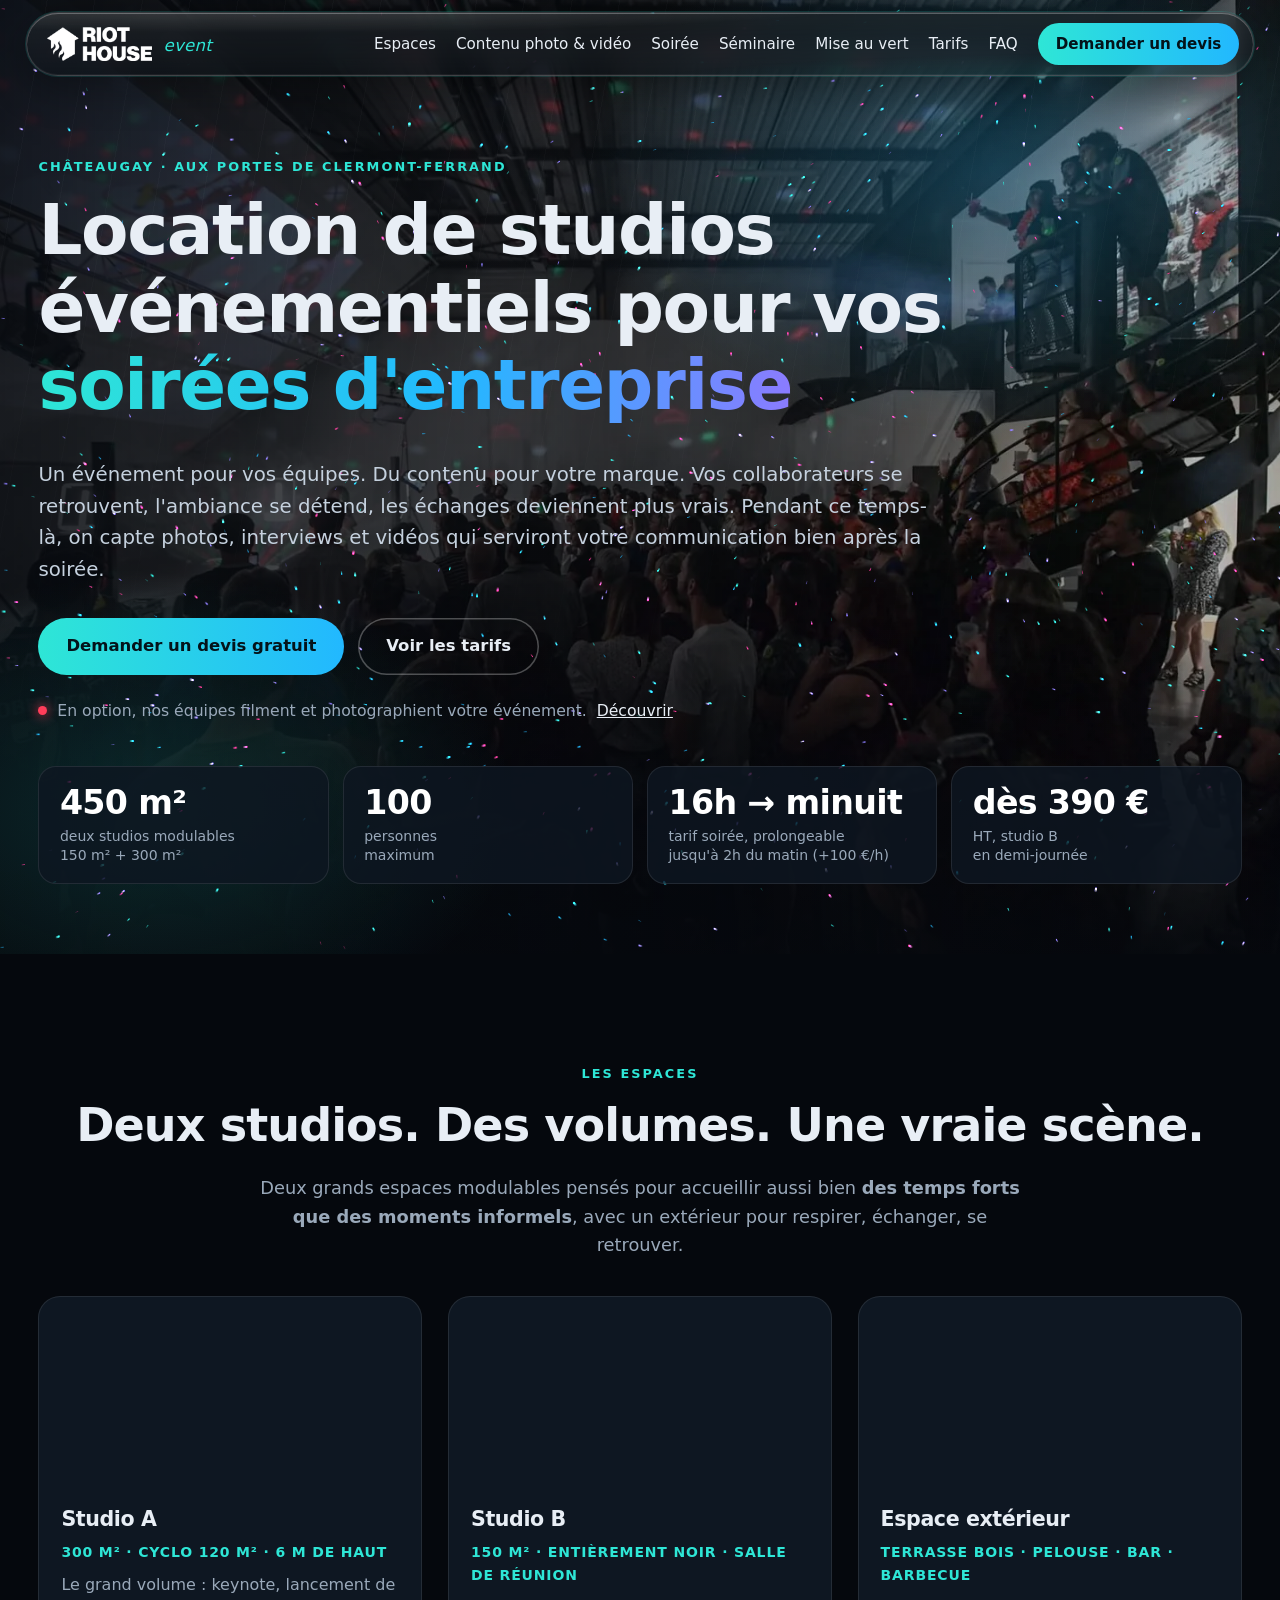
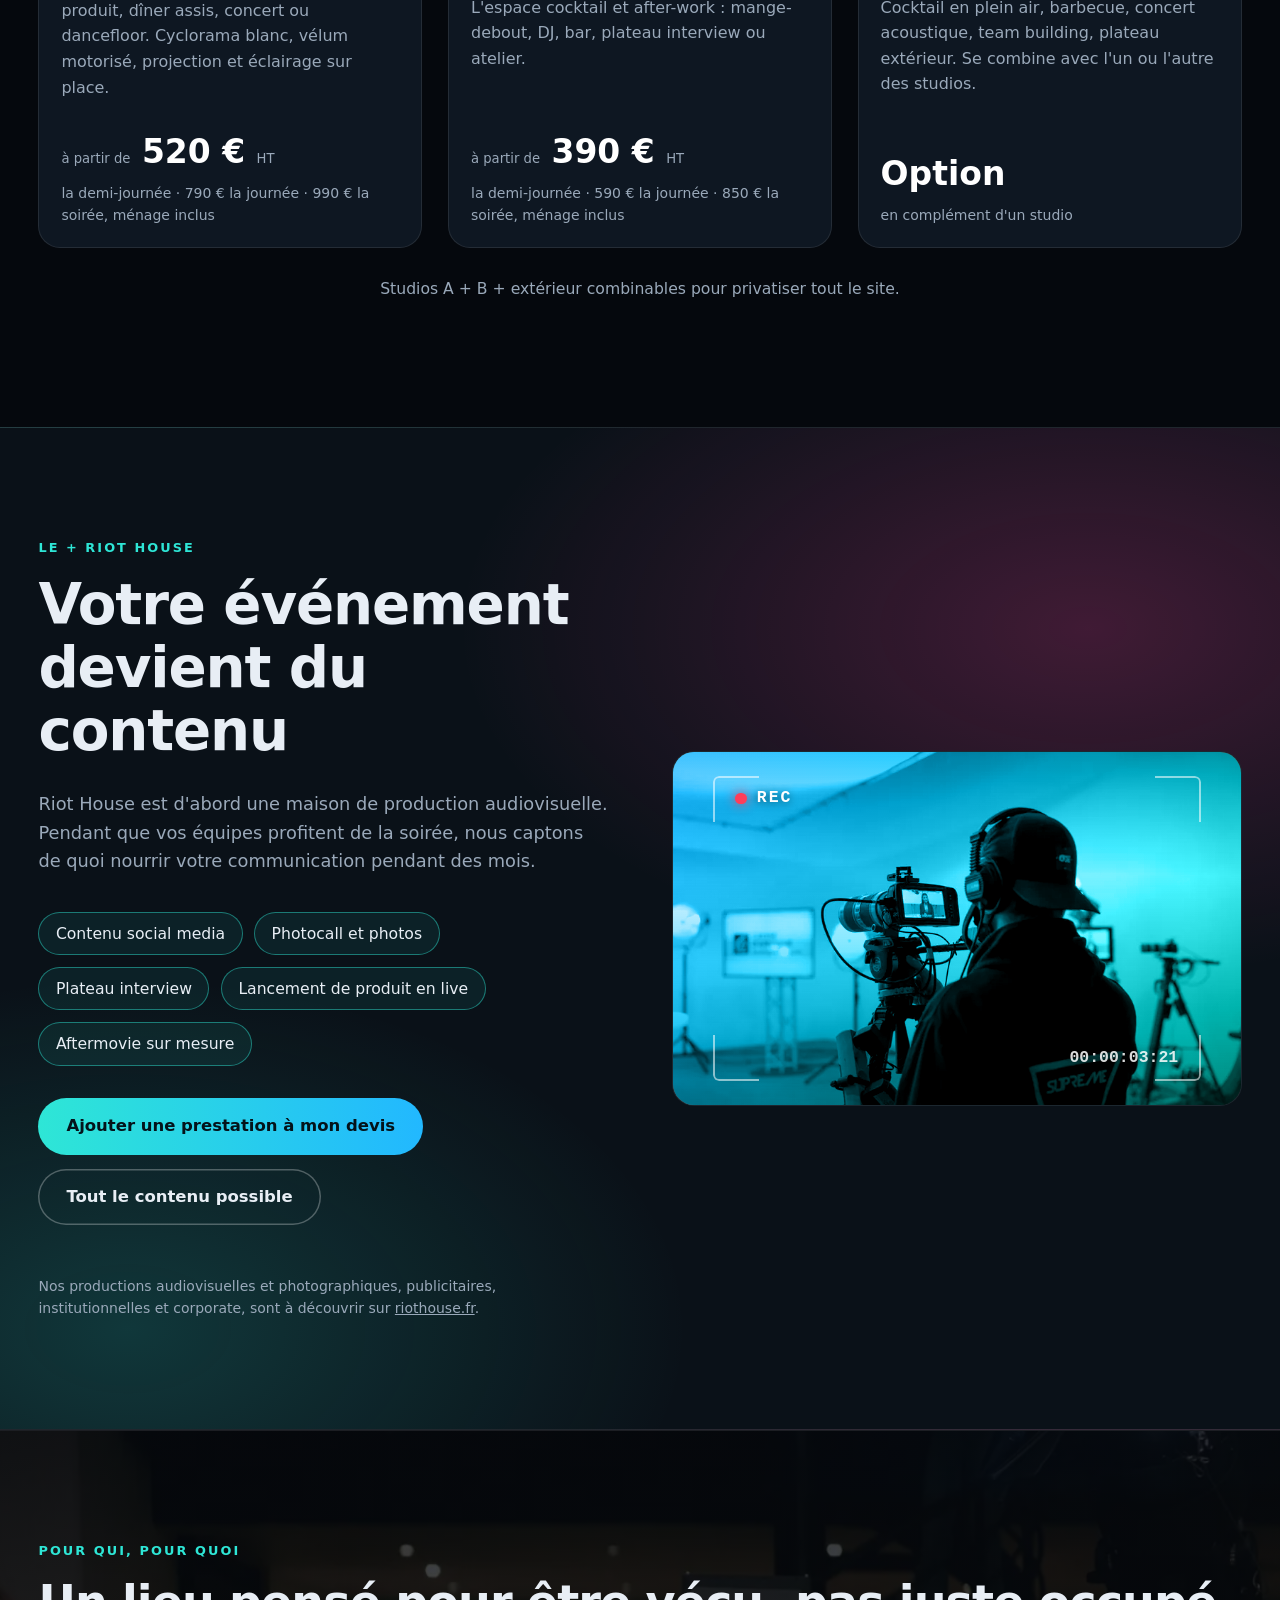
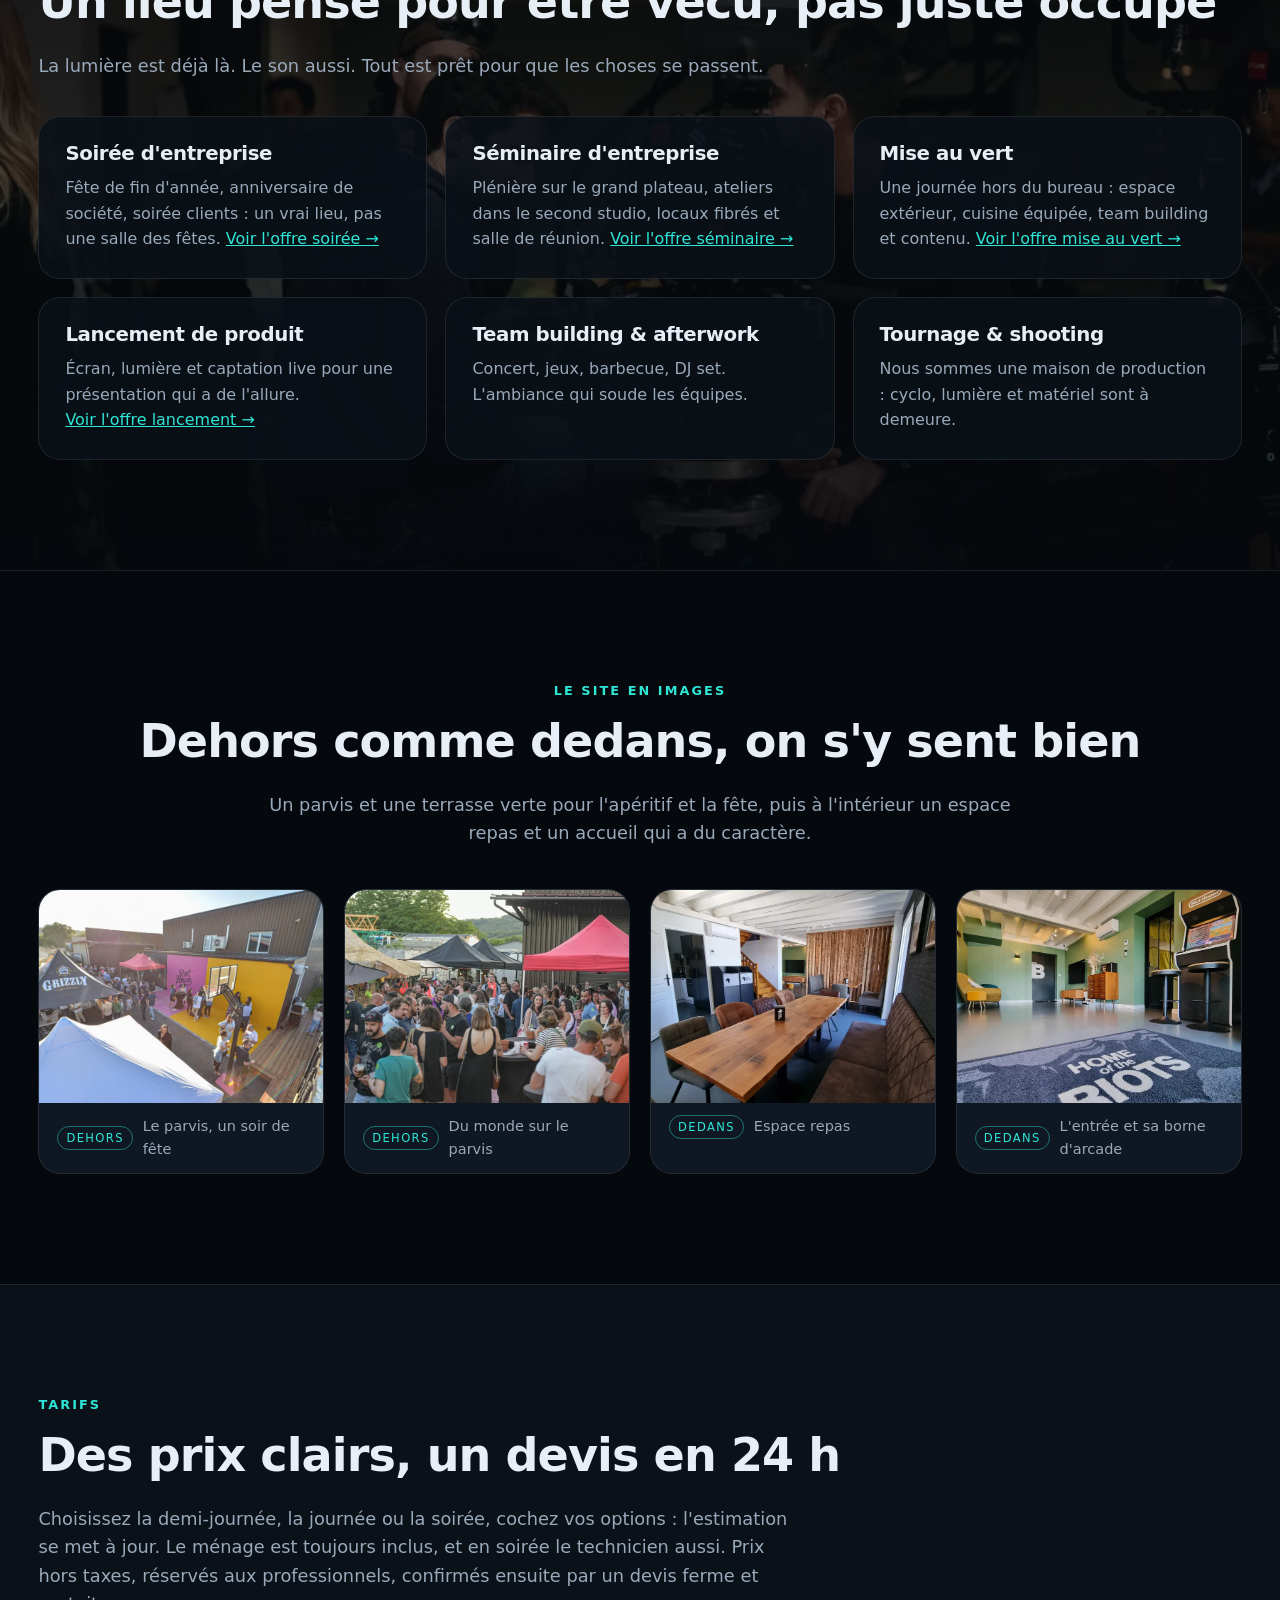
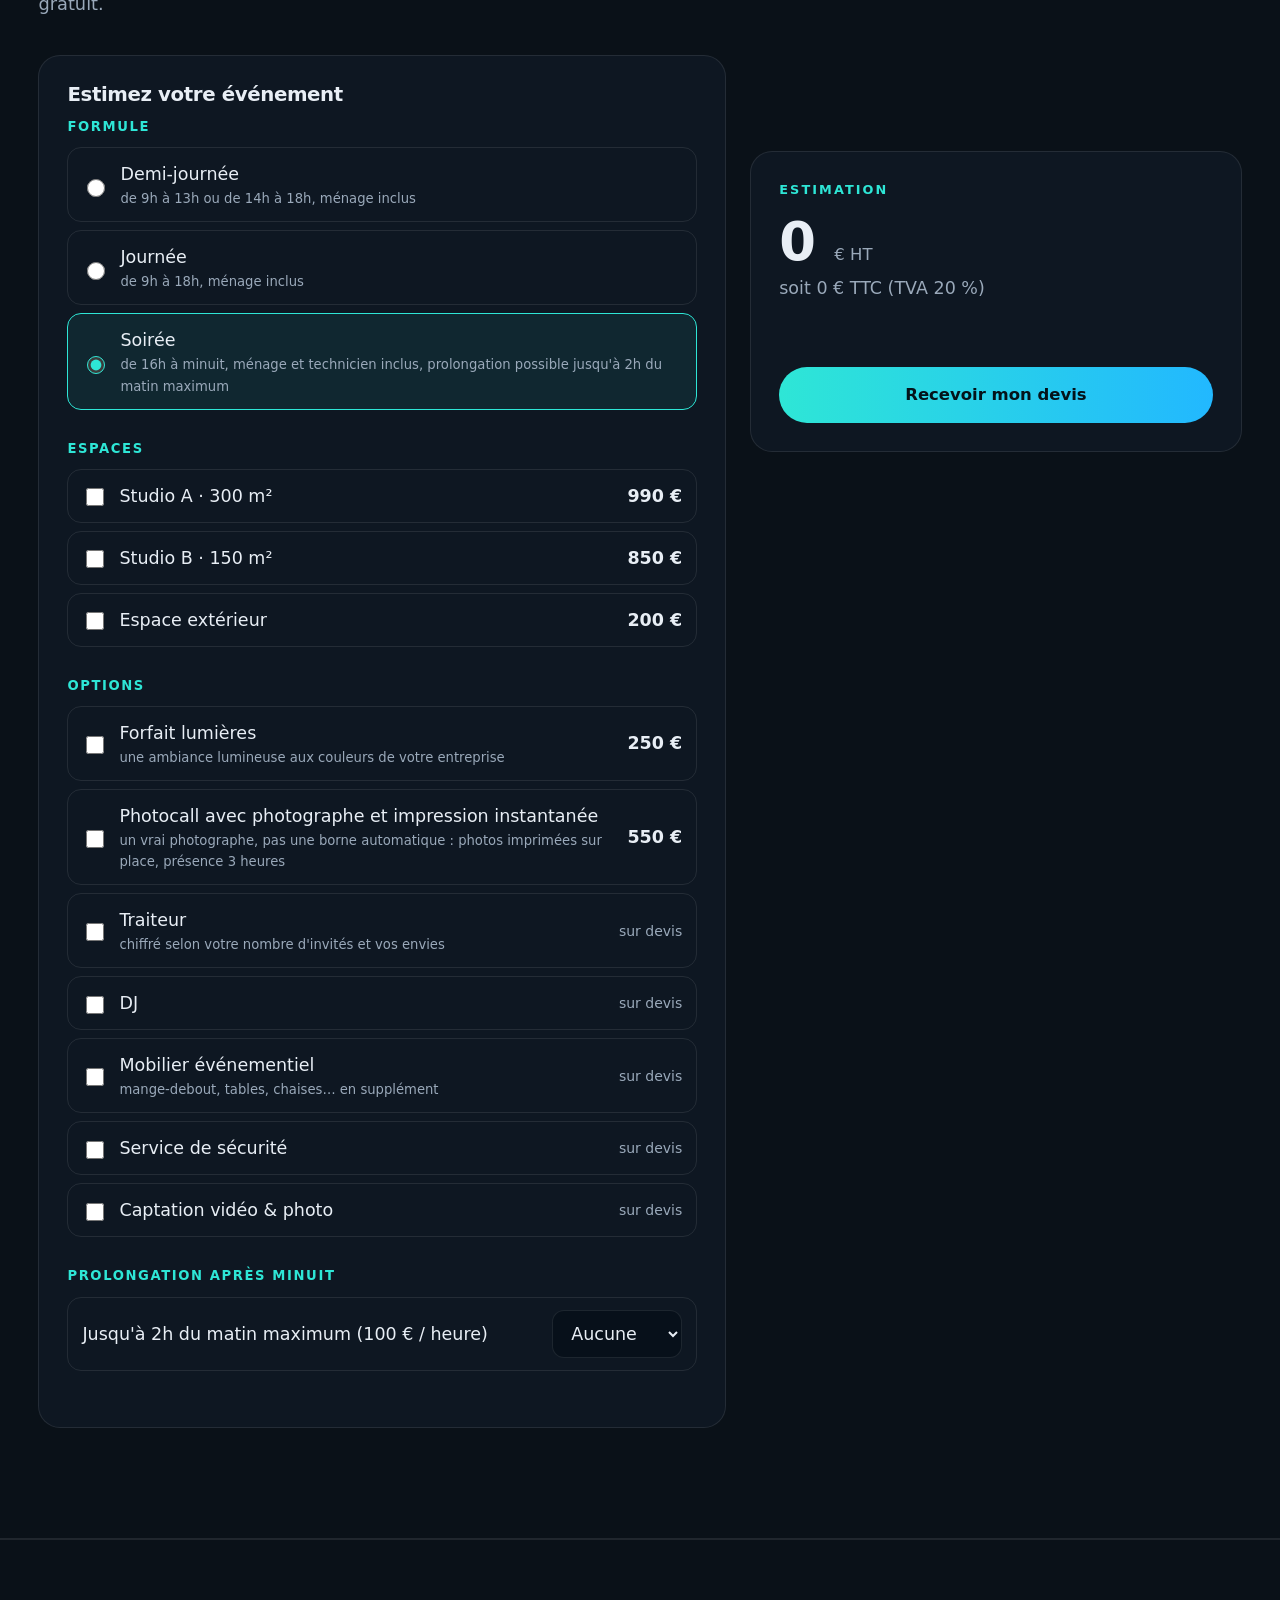
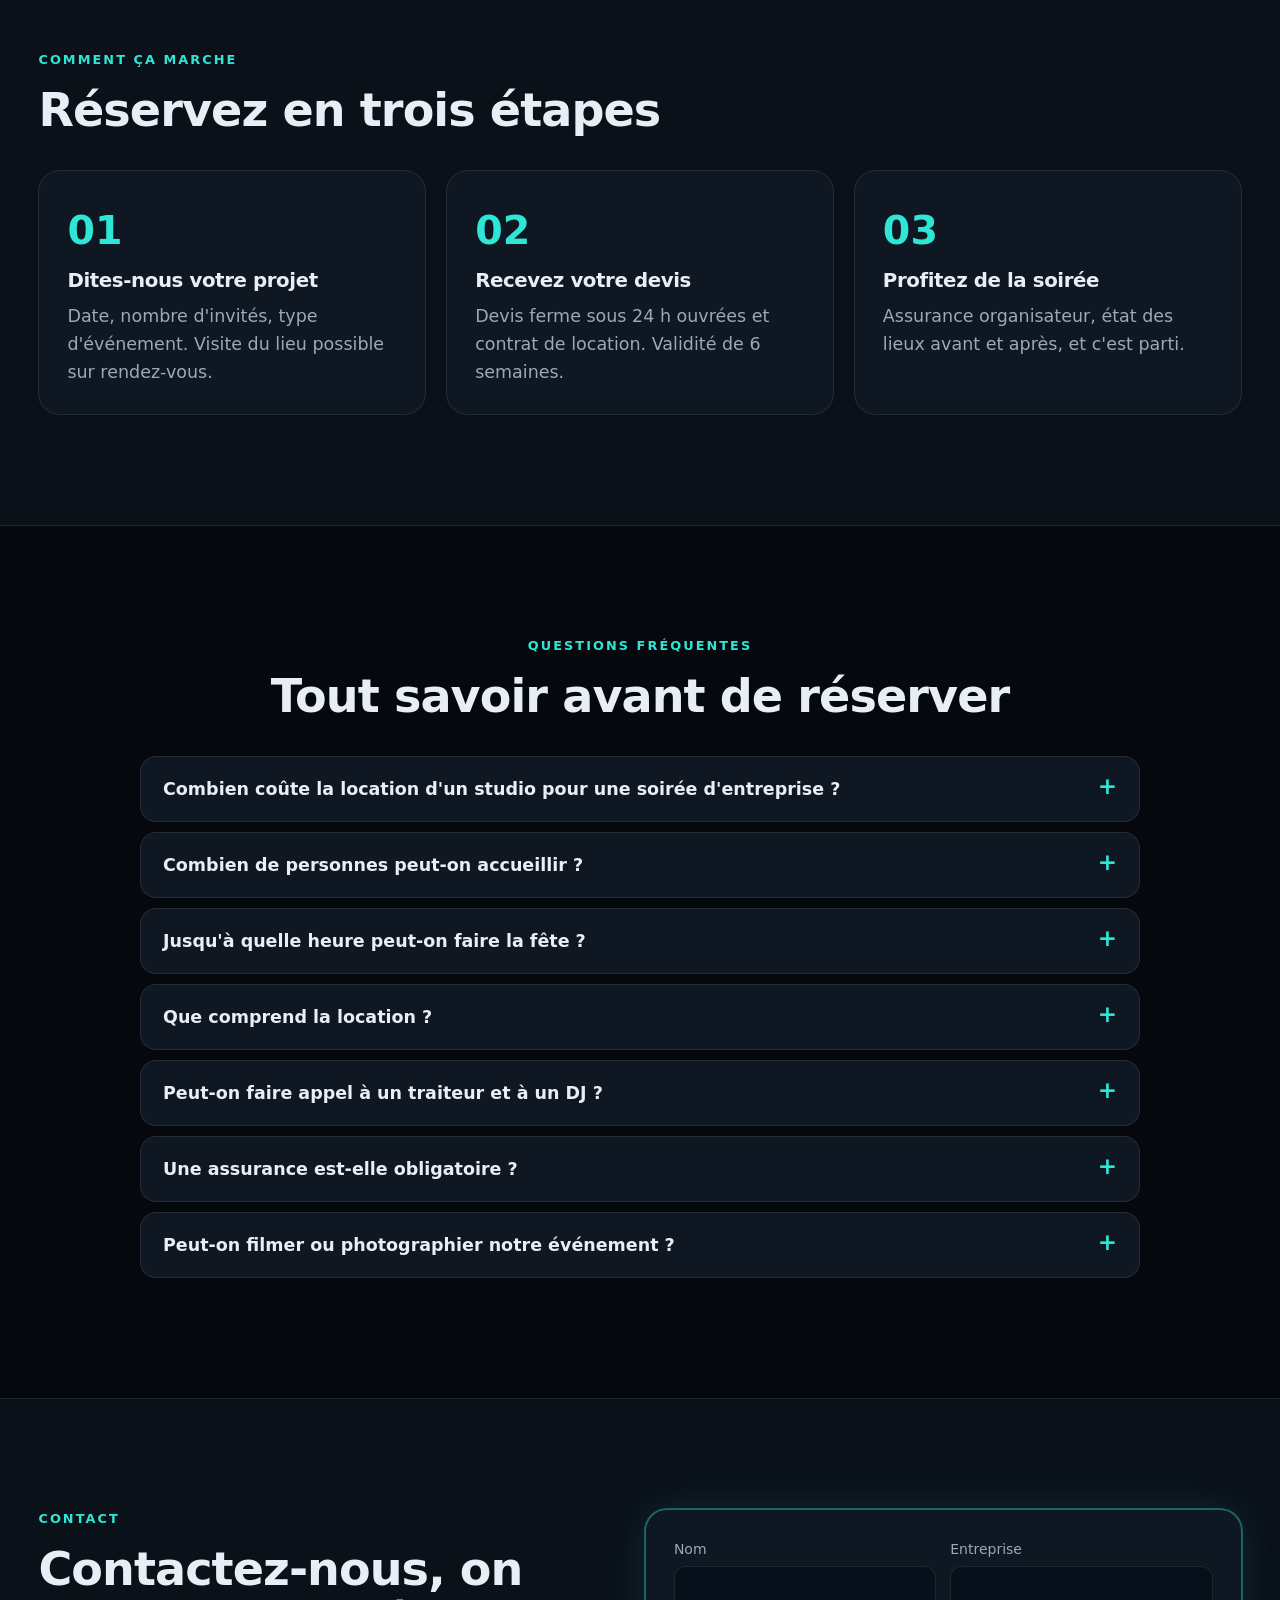
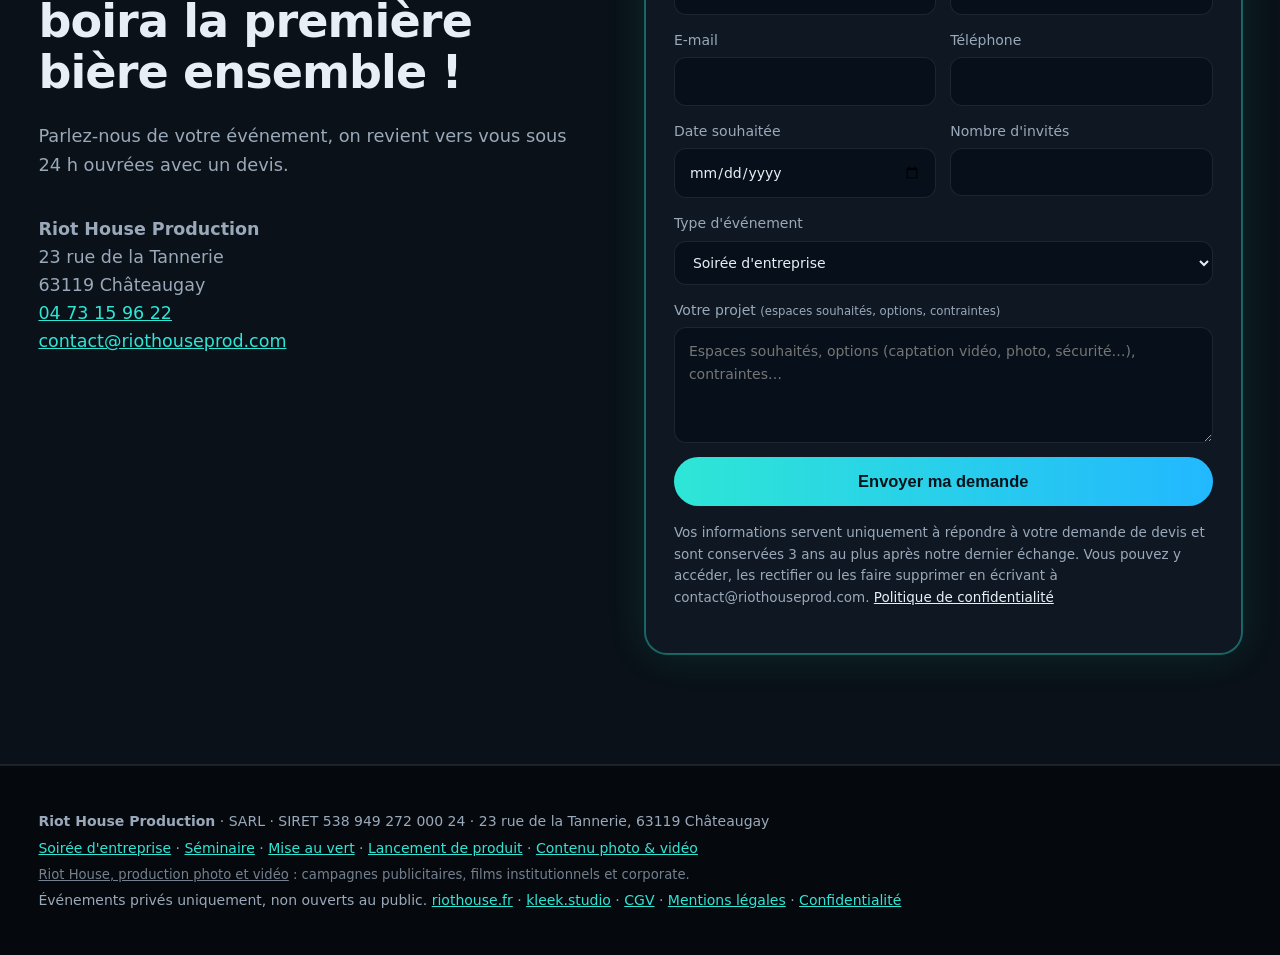
==== index.html @ f88dbd3d "Page Contenu photo & vidéo : photo de fond éclaircie Co-Authored-By: Claude Opus 5.5 <noreply@anthro" ====
<!doctype html>
<html lang="fr">
<head>
<meta charset="utf-8">
<meta name="viewport" content="width=device-width, initial-scale=1">
<title>Studios événementiels à Clermont-Ferrand | Riot House Event</title>
<meta name="description" content="Location de deux studios modulables (150 et 300 m²) avec extérieur près de Clermont-Ferrand : soirées d'entreprise, séminaires, lancements. Dès 390 € HT.">
<meta name="robots" content="index, follow, max-image-preview:large">
<link rel="canonical" href="https://event.riothouse.fr/">
<meta name="theme-color" content="#05080d">

<meta property="og:type" content="website">
<meta property="og:locale" content="fr_FR">
<meta property="og:site_name" content="Riot House Event">
<meta property="og:title" content="Location de studios événementiels près de Clermont-Ferrand | Riot House Event">
<meta property="og:description" content="Deux studios modulables, un extérieur, la lumière et le son déjà là. Soirées d'entreprise, séminaires, lancements produit. Devis sous 24 h.">
<meta property="og:url" content="https://event.riothouse.fr/">
<meta property="og:image" content="https://event.riothouse.fr/assets/og-image.png">
<meta property="og:image:width" content="1200">
<meta property="og:image:height" content="630">
<meta name="twitter:card" content="summary_large_image">

<link rel="icon" type="image/svg+xml" href="/assets/favicon.svg">
<link rel="stylesheet" href="/assets/style.css?v=b7bc3d38">

<script type="application/ld+json">
{
  "@context": "https://schema.org",
  "@graph": [
    {
      "@type": ["EventVenue", "LocalBusiness"],
      "@id": "https://event.riothouse.fr/#venue",
      "name": "Riot House Event",
      "description": "Location de deux studios modulables (150 m² et 300 m²) et d'un espace extérieur pour soirées d'entreprise, séminaires, mises au vert, lancements de produit et tournages, près de Clermont-Ferrand.",
      "url": "https://event.riothouse.fr/",
      "image": "https://event.riothouse.fr/assets/og-image.png",
      "telephone": "+33473159622",
      "email": "contact@riothouseprod.com",
      "priceRange": "390 € - 2500 €",
      "maximumAttendeeCapacity": 100,
      "address": {
        "@type": "PostalAddress",
        "streetAddress": "23 rue de la Tannerie",
        "postalCode": "63119",
        "addressLocality": "Châteaugay",
        "addressRegion": "Auvergne-Rhône-Alpes",
        "addressCountry": "FR"
      },
      "areaServed": ["Clermont-Ferrand", "Riom", "Puy-de-Dôme", "Auvergne"],
      "amenityFeature": [
        {"@type": "LocationFeatureSpecification", "name": "Espaces climatisés", "value": true},
        {"@type": "LocationFeatureSpecification", "name": "Cuisine équipée", "value": true},
        {"@type": "LocationFeatureSpecification", "name": "Espace extérieur", "value": true},
        {"@type": "LocationFeatureSpecification", "name": "Éclairage scénique", "value": true}
      ],
      "parentOrganization": {"@type": "Organization", "name": "Riot House", "url": "https://www.riothouse.fr/"},
      "hasOfferCatalog": {
        "@type": "OfferCatalog",
        "name": "Location d'espaces événementiels",
        "itemListElement": [
          {"@type": "Offer", "name": "Location Studio B en demi-journée (9h-13h ou 14h-18h)", "priceCurrency": "EUR", "price": "390", "itemOffered": {"@type": "Service", "name": "Studio B, demi-journée"}},
          {"@type": "Offer", "name": "Location Studio A en demi-journée (9h-13h ou 14h-18h)", "priceCurrency": "EUR", "price": "520", "itemOffered": {"@type": "Service", "name": "Studio A, demi-journée"}},
          {"@type": "Offer", "name": "Location Studio B à la journée (9h-18h)", "priceCurrency": "EUR", "price": "590", "itemOffered": {"@type": "Service", "name": "Studio B, journée"}},
          {"@type": "Offer", "name": "Location Studio A à la journée (9h-18h)", "priceCurrency": "EUR", "price": "790", "itemOffered": {"@type": "Service", "name": "Studio A, journée"}},
          {"@type": "Offer", "name": "Location Studio B en soirée (16h-minuit, ménage et technicien inclus, prolongation jusqu'à 2h)", "priceCurrency": "EUR", "price": "850", "itemOffered": {"@type": "Service", "name": "Studio B"}},
          {"@type": "Offer", "name": "Location Studio A en soirée (16h-minuit, ménage et technicien inclus, prolongation jusqu'à 2h)", "priceCurrency": "EUR", "price": "990", "itemOffered": {"@type": "Service", "name": "Studio A"}},
          {"@type": "Offer", "name": "Accès espace extérieur", "priceCurrency": "EUR", "price": "200", "itemOffered": {"@type": "Service", "name": "Espace extérieur"}}
        ]
      }
    },
    {
      "@type": "WebSite",
      "@id": "https://event.riothouse.fr/#website",
      "url": "https://event.riothouse.fr/",
      "name": "Riot House Event",
      "inLanguage": "fr-FR"
    },
    {
      "@type": "FAQPage",
      "mainEntity": [
        {"@type": "Question", "name": "Combien coûte la location d'un studio pour une soirée d'entreprise ?",
         "acceptedAnswer": {"@type": "Answer", "text": "En demi-journée (9h–13h ou 14h–18h), le studio B est à 390 € HT et le studio A à 520 € HT. En journée (9h–18h), 590 € HT et 790 € HT. En soirée (16h–minuit, prolongeable jusqu'à 2h du matin maximum), 850 € HT et 990 € HT, ménage et technicien inclus. L'extérieur est à 200 € HT. Une soirée complète avec les deux studios, l'extérieur et la lumière représente environ 2 290 € HT. Chaque projet fait l'objet d'un devis gratuit."}},
        {"@type": "Question", "name": "Combien de personnes peut-on accueillir ?",
         "acceptedAnswer": {"@type": "Answer", "text": "Jusqu'à 100 personnes. Les lieux accueillent des événements privés réservés aux salariés, partenaires et invités, sans billetterie ni accès public."}},
        {"@type": "Question", "name": "Jusqu'à quelle heure peut-on faire la fête ?",
         "acceptedAnswer": {"@type": "Answer", "text": "En journée, les studios sont accessibles de 9h à 18h. En soirée, de 16h à minuit, avec une prolongation possible jusqu'à 2h du matin maximum (100 € HT par heure supplémentaire)."}},
        {"@type": "Question", "name": "Que comprend la location ?",
         "acceptedAnswer": {"@type": "Answer", "text": "Le ménage est inclus dans toutes les formules, et en soirée ménage et technicien sont inclus. L'électricité est comprise, la cuisine équipée est à votre disposition, et l'ambiance lumineuse aux couleurs de votre entreprise est proposée en forfait."}},
        {"@type": "Question", "name": "Peut-on faire appel à un traiteur et à un DJ ?",
         "acceptedAnswer": {"@type": "Answer", "text": "Oui, vous pouvez venir avec vos prestataires (traiteur, DJ, groupe). Si besoin, nous pouvons aussi vous aider pour la partie traiteur. La vente d'alcool ou de nourriture au public est interdite sans licence appropriée."}},
        {"@type": "Question", "name": "Une assurance est-elle obligatoire ?",
         "acceptedAnswer": {"@type": "Answer", "text": "Oui, une assurance responsabilité civile organisateur couvrant les dommages aux tiers et aux locaux est exigée, avec attestation fournie 7 jours avant l'événement. Un dépôt de garantie est demandé et restitué sous 7 jours après l'événement, sauf dégradation."}},
        {"@type": "Question", "name": "Peut-on filmer ou photographier notre événement ?",
         "acceptedAnswer": {"@type": "Answer", "text": "Oui. Riot House est avant tout une maison de production : captation vidéo, photos, interviews, plateau et live sont disponibles en option, sur devis."}}
      ]
    }
  ]
}
</script>
<script>document.documentElement.classList.add("js");setTimeout(function(){if(!document.documentElement.dataset.fx)document.documentElement.classList.remove("js")},3000)</script>
</head>
<body>
<a class="skip" href="#contenu">Aller au contenu</a>

<header class="nav" id="top">
  <a class="brand" href="/" aria-label="Riot House Event, accueil">
    <span class="logo" aria-hidden="true"></span>
    <span class="ev">event</span>
  </a>
  <nav aria-label="Navigation principale">
    <a href="#espaces">Espaces</a>
    <a href="/contenu-photo-video/">Contenu photo &amp; vidéo</a>
    <a href="/soiree-entreprise/">Soirée</a>
    <a href="/seminaire/">Séminaire</a>
    <a href="/mise-au-vert/">Mise au vert</a>
    <a href="#tarifs">Tarifs</a>
    <a href="#faq">FAQ</a>
    <a class="btn btn-sm" href="#contact">Demander un devis</a>
  </nav>
</header>

<main id="contenu">

<section class="hero">
  <img class="hero-photo" src="/assets/photos/soiree-studio-a-dancefloor-1600.webp" srcset="/assets/photos/soiree-studio-a-dancefloor-800.webp 800w, /assets/photos/soiree-studio-a-dancefloor-1600.webp 1600w, /assets/photos/soiree-studio-a-dancefloor-2000.webp 2000w" sizes="100vw" width="2000" height="1333" alt="Soirée d'entreprise dans le studio A de Riot House : invités sur le dancefloor sous les lumières de scène" fetchpriority="high" decoding="async">
  <div class="hero-bg" aria-hidden="true"></div>
  <div class="wrap hero-inner">
    <p class="eyebrow">Châteaugay · aux portes de Clermont-Ferrand</p>
    <h1>Location de studios événementiels pour vos <span class="grad">soirées d'entreprise</span></h1>
    <p class="lead">Un événement pour vos équipes. Du contenu pour votre marque. Vos collaborateurs se retrouvent, l'ambiance se détend, les échanges deviennent plus vrais. Pendant ce temps-là, on capte photos, interviews et vidéos qui serviront votre communication bien après la soirée.</p>
        <div class="cta-row">
      <a class="btn" href="#contact">Demander un devis gratuit</a>
      <a class="btn btn-ghost" href="#tarifs">Voir les tarifs</a>
    </div>
    <p class="hint"><span class="rec" aria-hidden="true"></span>En option, nos équipes filment et photographient votre événement. <a href="#video">Découvrir</a></p>
    <ul class="facts" aria-label="Chiffres clés">
      <li><strong><span data-count="450">450</span> m²</strong><span>deux studios modulables<br>150 m² + 300 m²</span></li>
      <li><strong><span data-count="100">100</span></strong><span>personnes<br>maximum</span></li>
      <li><strong><span data-count="16">16</span>h → minuit</strong><span>tarif soirée, prolongeable<br>jusqu'à 2h du matin (+100 €/h)</span></li>
      <li><strong>dès <span data-count="390">390</span> €</strong><span>HT, studio B<br>en demi-journée</span></li>
    </ul>
  </div>
</section>

<section class="wrap section" id="espaces">
  <p class="eyebrow">Les espaces</p>
  <h2>Deux studios. Des volumes. Une vraie scène.</h2>
  <p class="sub">Deux grands espaces modulables pensés pour accueillir aussi bien <strong>des temps forts que des moments informels</strong>, avec un extérieur pour respirer, échanger, se retrouver.</p>

  <div class="cards">
    <article class="card space">
      <div class="ph"><img src="/assets/photos/soiree-studio-a-scene-dj-1600.webp" srcset="/assets/photos/soiree-studio-a-scene-dj-800.webp 800w, /assets/photos/soiree-studio-a-scene-dj-1600.webp 1600w, /assets/photos/soiree-studio-a-scene-dj-2000.webp 2000w" sizes="(max-width:900px) 100vw, 33vw" width="2000" height="1329" alt="Studio A Riot House en soirée : scène DJ, faisceaux lumineux et invités, location pour événement d'entreprise" style="object-position:50% 45%" loading="lazy" decoding="async"></div>
      <div class="card-body">
        <h3>Studio A</h3>
        <p class="size">300 m² · cyclo 120 m² · 6 m de haut</p>
        <p>Le grand volume : keynote, lancement de produit, dîner assis, concert ou dancefloor. Cyclorama blanc, vélum motorisé, projection et éclairage sur place.</p>
        <p class="price"><small>à partir de</small> 520 € <small>HT</small></p><p class="price-sub">la demi-journée · 790 € la journée · 990 € la soirée, ménage inclus</p>
      </div>
    </article>
    <article class="card space">
      <div class="ph"><img src="/assets/photos/soiree-studio-b-concert-1600.webp" srcset="/assets/photos/soiree-studio-b-concert-800.webp 800w, /assets/photos/soiree-studio-b-concert-1600.webp 1600w, /assets/photos/soiree-studio-b-concert-2000.webp 2000w" sizes="(max-width:900px) 100vw, 33vw" width="2000" height="1329" alt="Studio B Riot House en soirée : concert live devant le public, salle noire de 150 m²" style="object-position:50% 40%" loading="lazy" decoding="async"></div>
      <div class="card-body">
        <h3>Studio B</h3>
        <p class="size">150 m² · entièrement noir · salle de réunion</p>
        <p>L'espace cocktail et after-work : mange-debout, DJ, bar, plateau interview ou atelier.</p>
        <p class="price"><small>à partir de</small> 390 € <small>HT</small></p><p class="price-sub">la demi-journée · 590 € la journée · 850 € la soirée, ménage inclus</p>
      </div>
    </article>
    <article class="card space">
      <div class="ph"><img src="/assets/photos/soiree-terrasse-nuit-1600.webp" srcset="/assets/photos/soiree-terrasse-nuit-800.webp 800w, /assets/photos/soiree-terrasse-nuit-1600.webp 1600w, /assets/photos/soiree-terrasse-nuit-2000.webp 2000w" sizes="(max-width:900px) 100vw, 33vw" width="2000" height="1408" alt="Le bar sur la terrasse verte de Riot House de nuit : pelouse, palmiers, guirlandes lumineuses et invités" style="object-position:50% 55%" loading="lazy" decoding="async"></div>
      <div class="card-body">
        <h3>Espace extérieur</h3>
        <p class="size">terrasse bois · pelouse · bar · barbecue</p>
        <p>Cocktail en plein air, barbecue, concert acoustique, team building, plateau extérieur. Se combine avec l'un ou l'autre des studios.</p>
        <p class="price">Option</p><p class="price-sub">en complément d'un studio</p>
      </div>
    </article>
  </div>
  <p class="note">Studios A + B + extérieur combinables pour privatiser tout le site.</p>
</section>

<section class="content-hero" id="video">
  <div class="wrap section content-split">
    <div>
      <p class="eyebrow">Le + Riot House</p>
      <h2>Votre événement devient du contenu</h2>
      <p class="sub left">Riot House est d'abord une maison de production audiovisuelle. Pendant que vos équipes profitent de la soirée, nous captons de quoi nourrir votre communication pendant des mois.</p>
      <ul class="chips">
        <li>Contenu social media</li>
        <li>Photocall et photos</li>
        <li>Plateau interview</li>
        <li>Lancement de produit en live</li>
        <li>Aftermovie sur mesure</li>
      </ul>
      <div class="cta-row"><a class="btn" href="/?options=video#contact">Ajouter une prestation à mon devis</a><a class="btn btn-ghost" href="/contenu-photo-video/">Tout le contenu possible</a></div>
      <p class="sister-inline">Nos productions audiovisuelles et photographiques, publicitaires, institutionnelles et corporate, sont à découvrir sur <a href="https://www.riothouse.fr/">riothouse.fr</a>.</p>
    </div>
    <div class="viewfinder has-photo">
      <img src="/assets/photos/cadreur-tournage-captation-evenement-1600.webp" srcset="/assets/photos/cadreur-tournage-captation-evenement-800.webp 800w, /assets/photos/cadreur-tournage-captation-evenement-1600.webp 1600w, /assets/photos/cadreur-tournage-captation-evenement-2000.webp 2000w" sizes="(max-width:900px) 100vw, 50vw" width="2000" height="1334" alt="Cadreur de Riot House filmant un plateau avec une caméra, casque sur les oreilles" loading="lazy" decoding="async">
      <span class="vf-overlay" aria-hidden="true"></span>
      <span class="vf-rec" aria-hidden="true"><span class="rec"></span>REC</span>
      <span class="vf-tc" id="tc" aria-hidden="true">00:00:00:00</span>
    </div>
  </div>
</section>

<section class="bg-section" id="evenements">
  <img class="bg" src="/assets/photos/making-of-tournage-equipe-1600.webp" srcset="/assets/photos/making-of-tournage-equipe-800.webp 800w, /assets/photos/making-of-tournage-equipe-1600.webp 1600w, /assets/photos/making-of-tournage-equipe-2000.webp 2000w" sizes="100vw" width="2000" height="833" alt="" aria-hidden="true" loading="lazy" decoding="async">
  <div class="wrap section">
    <p class="eyebrow">Pour qui, pour quoi</p>
    <h2>Un lieu pensé pour être vécu, pas juste occupé</h2>
    <p class="sub">La lumière est déjà là. Le son aussi. Tout est prêt pour que les choses se passent.</p>
    <ul class="uses">
      <li><h3><a href="/soiree-entreprise/">Soirée d'entreprise</a></h3><p>Fête de fin d'année, anniversaire de société, soirée clients : un vrai lieu, pas une salle des fêtes. <a href="/soiree-entreprise/">Voir l'offre soirée →</a></p></li>
      <li><h3><a href="/seminaire/">Séminaire d'entreprise</a></h3><p>Plénière sur le grand plateau, ateliers dans le second studio, locaux fibrés et salle de réunion. <a href="/seminaire/">Voir l'offre séminaire →</a></p></li>
      <li><h3><a href="/mise-au-vert/">Mise au vert</a></h3><p>Une journée hors du bureau : espace extérieur, cuisine équipée, team building et contenu. <a href="/mise-au-vert/">Voir l'offre mise au vert →</a></p></li>
      <li><h3><a href="/lancement-produit/">Lancement de produit</a></h3><p>Écran, lumière et captation live pour une présentation qui a de l'allure. <a href="/lancement-produit/">Voir l'offre lancement →</a></p></li>
      <li><h3>Team building &amp; afterwork</h3><p>Concert, jeux, barbecue, DJ set. L'ambiance qui soude les équipes.</p></li>
      <li><h3>Tournage &amp; shooting</h3><p>Nous sommes une maison de production : cyclo, lumière et matériel sont à demeure.</p></li>
    </ul>
  </div>
</section>

<section class="wrap section" id="galerie">
  <p class="eyebrow">Le site en images</p>
  <h2>Dehors comme dedans, on s'y sent bien</h2>
  <p class="sub">Un parvis et une terrasse verte pour l'apéritif et la fête, puis à l'intérieur un espace repas et un accueil qui a du caractère.</p>
  <div class="photo-row cols4">
    <figure><img src="/assets/photos/soiree-parvis-riot-house-800.webp" srcset="/assets/photos/soiree-parvis-riot-house-800.webp 800w, /assets/photos/soiree-parvis-riot-house-1600.webp 1600w" sizes="(max-width:900px) 50vw, 25vw" width="2000" height="1329" alt="Parvis de Riot House en soirée : invités devant le mur coloré du studio" style="object-position:50% 50%" loading="lazy" decoding="async"><figcaption><span class="tag">Dehors</span>Le parvis, un soir de fête</figcaption></figure>
    <figure><img src="/assets/photos/soiree-foule-parvis-800.webp" srcset="/assets/photos/soiree-foule-parvis-800.webp 800w, /assets/photos/soiree-foule-parvis-1600.webp 1600w" sizes="(max-width:900px) 50vw, 25vw" width="1770" height="1334" alt="Foule d'invités sur le parvis de Riot House pendant une soirée d'entreprise, tables hautes et tentes" style="object-position:50% 50%" loading="lazy" decoding="async"><figcaption><span class="tag">Dehors</span>Du monde sur le parvis</figcaption></figure>
    <figure><img src="/assets/photos/espace-repas-table-bois-800.webp" srcset="/assets/photos/espace-repas-table-bois-800.webp 800w, /assets/photos/espace-repas-table-bois-1600.webp 1600w" sizes="(max-width:900px) 50vw, 25vw" width="800" height="800" alt="Espace repas avec grande table en bois et banquette, studios Riot House" style="object-position:50% 50%" loading="lazy" decoding="async"><figcaption><span class="tag">Dedans</span>Espace repas</figcaption></figure>
    <figure><img src="/assets/photos/entree-accueil-borne-arcade-800.webp" srcset="/assets/photos/entree-accueil-borne-arcade-800.webp 800w, /assets/photos/entree-accueil-borne-arcade-1600.webp 1600w" sizes="(max-width:900px) 50vw, 25vw" width="800" height="800" alt="Entrée des studios Riot House : tapis Home of the Riots, salon vert et borne d'arcade" style="object-position:50% 50%" loading="lazy" decoding="async"><figcaption><span class="tag">Dedans</span>L'entrée et sa borne d'arcade</figcaption></figure>
  </div>
</section>

<section class="band" id="tarifs">
  <div class="wrap section">
    <p class="eyebrow">Tarifs</p>
    <h2>Des prix clairs, un devis en 24 h</h2>
    <p class="sub">Choisissez la demi-journée, la journée ou la soirée, cochez vos options : l'estimation se met à jour. Le ménage est toujours inclus, et en soirée le technicien aussi. Prix hors taxes, réservés aux professionnels, confirmés ensuite par un devis ferme et gratuit.</p>

    <div class="pricing">
      <form class="estimator" id="estimator" aria-labelledby="est-title">
        <h3 id="est-title">Estimez votre événement</h3>
        <fieldset>
          <legend>Formule</legend>
          <label class="opt"><input type="radio" name="formule" value="demi"> <span>Demi-journée <small class="opt-note">de 9h à 13h ou de 14h à 18h, ménage inclus</small></span></label>
          <label class="opt"><input type="radio" name="formule" value="jour"> <span>Journée <small class="opt-note">de 9h à 18h, ménage inclus</small></span></label>
          <label class="opt"><input type="radio" name="formule" value="soir" checked> <span>Soirée <small class="opt-note">de 16h à minuit, ménage et technicien inclus, prolongation possible jusqu'à 2h du matin maximum</small></span></label>
        </fieldset>
        <fieldset>
          <legend>Espaces</legend>
          <label class="opt"><input type="checkbox" data-price="990" data-demi="520" data-jour="790" data-soir="990" data-label="Studio A"> <span>Studio A · 300 m²</span> <b>990 €</b></label>
          <label class="opt"><input type="checkbox" data-price="850" data-demi="390" data-jour="590" data-soir="850" data-label="Studio B"> <span>Studio B · 150 m²</span> <b>850 €</b></label>
          <label class="opt"><input type="checkbox" data-price="200" data-label="Extérieur"> <span>Espace extérieur</span> <b>200 €</b></label>
        </fieldset>
        <fieldset>
          <legend>Options</legend>
          <label class="opt"><input type="checkbox" data-price="250" data-label="Forfait lumières"> <span>Forfait lumières <small class="opt-note">une ambiance lumineuse aux couleurs de votre entreprise</small></span> <b>250 €</b></label>
          <label class="opt"><input type="checkbox" data-price="550" data-label="Photocall"> <span>Photocall avec photographe et impression instantanée <small class="opt-note">un vrai photographe, pas une borne automatique : photos imprimées sur place, présence 3 heures</small></span> <b>550 €</b></label>
          <label class="opt"><input type="checkbox" data-price="0" data-label="Traiteur"> <span>Traiteur <small class="opt-note">chiffré selon votre nombre d'invités et vos envies</small></span> <b class="quote">sur devis</b></label>
          <label class="opt"><input type="checkbox" data-price="0" data-label="DJ"> <span>DJ</span> <b class="quote">sur devis</b></label>
          <label class="opt"><input type="checkbox" data-price="0" data-label="Mobilier événementiel"> <span>Mobilier événementiel <small class="opt-note">mange-debout, tables, chaises… en supplément</small></span> <b class="quote">sur devis</b></label>
          <label class="opt"><input type="checkbox" data-price="0" data-label="Sécurité"> <span>Service de sécurité</span> <b class="quote">sur devis</b></label>
          <label class="opt"><input type="checkbox" data-price="0" data-label="Vidéo / photo"> <span>Captation vidéo &amp; photo</span> <b class="quote">sur devis</b></label>
        </fieldset>
        <fieldset class="soir-only" id="overtime-box">
          <legend>Prolongation après minuit</legend>
          <label class="opt stepper"><span>Jusqu'à 2h du matin maximum (100 € / heure)</span>
            <select id="overtime" aria-label="Heures supplémentaires">
              <option value="0">Aucune</option><option value="1">1 h</option><option value="2">2 h</option>
            </select>
          </label>
        </fieldset>
      </form>

      <aside class="summary" aria-live="polite">
        <p class="eyebrow">Estimation</p>
        <p class="total"><span id="total-ht">0</span> <small>€ HT</small></p>
        <p class="ttc">soit <span id="total-ttc">0</span> € TTC (TVA 20 %)</p>
        <ul id="recap" class="recap"></ul>
        <a class="btn btn-block" href="#contact" id="to-contact">Recevoir mon devis</a>
      </aside>
    </div>
  </div>
</section>

<section class="band">
  <div class="wrap section">
    <p class="eyebrow">Comment ça marche</p>
    <h2>Réservez en trois étapes</h2>
    <ol class="steps">
      <li><h3>Dites-nous votre projet</h3><p>Date, nombre d'invités, type d'événement. Visite du lieu possible sur rendez-vous.</p></li>
      <li><h3>Recevez votre devis</h3><p>Devis ferme sous 24 h ouvrées et contrat de location. Validité de 6 semaines.</p></li>
      <li><h3>Profitez de la soirée</h3><p>Assurance organisateur, état des lieux avant et après, et c'est parti.</p></li>
    </ol>
  </div>
</section>

<section class="wrap section" id="faq">
  <p class="eyebrow">Questions fréquentes</p>
  <h2>Tout savoir avant de réserver</h2>
  <div class="faq">
    <details><summary>Combien coûte la location d'un studio pour une soirée d'entreprise ?</summary><p>En demi-journée (9h–13h ou 14h–18h), le studio B est à 390 € HT et le studio A à 520 € HT. En journée (9h–18h), 590 € HT et 790 € HT. En soirée (16h–minuit, prolongeable jusqu'à 2h du matin maximum), 850 € HT et 990 € HT, ménage et technicien inclus. L'extérieur est à 200 € HT. Une soirée complète avec les deux studios, l'extérieur et la lumière représente environ 2 290 € HT. Chaque projet fait l'objet d'un devis gratuit.</p></details>
    <details><summary>Combien de personnes peut-on accueillir ?</summary><p>Jusqu'à 100 personnes. Les lieux accueillent des événements privés réservés aux salariés, partenaires et invités, sans billetterie ni accès public.</p></details>
    <details><summary>Jusqu'à quelle heure peut-on faire la fête ?</summary><p>En journée, les studios sont accessibles de 9h à 18h. En soirée, de 16h à minuit, avec une prolongation possible jusqu'à 2h du matin maximum (100 € HT par heure supplémentaire).</p></details>
    <details><summary>Que comprend la location ?</summary><p>Le ménage est inclus dans toutes les formules, et en soirée ménage et technicien sont inclus. L'électricité est comprise, la cuisine équipée est à votre disposition, et l'ambiance lumineuse aux couleurs de votre entreprise est proposée en forfait.</p></details>
    <details><summary>Peut-on faire appel à un traiteur et à un DJ ?</summary><p>Oui, vous pouvez venir avec vos prestataires (traiteur, DJ, groupe). Si besoin, nous pouvons aussi vous aider pour la partie traiteur. La vente d'alcool ou de nourriture au public est interdite sans licence appropriée.</p></details>
    <details><summary>Une assurance est-elle obligatoire ?</summary><p>Oui, une assurance responsabilité civile organisateur couvrant les dommages aux tiers et aux locaux est exigée, avec attestation fournie 7 jours avant l'événement. Un dépôt de garantie est demandé et restitué sous 7 jours après l'événement, sauf dégradation.</p></details>
    <details><summary>Peut-on filmer ou photographier notre événement ?</summary><p>Oui. Riot House est avant tout une maison de production : captation vidéo, photos, interviews, plateau et live sont disponibles en option, sur devis.</p></details>
  </div>
</section>

<section class="band contact" id="contact">
  <div class="wrap section contact-grid">
    <div>
      <p class="eyebrow">Contact</p>
      <h2>Contactez-nous, on boira la première bière ensemble&nbsp;!</h2>
      <p class="sub left">Parlez-nous de votre événement, on revient vers vous sous 24 h ouvrées avec un devis.</p>
      <address>
        <strong>Riot House Production</strong><br>
        23 rue de la Tannerie<br>63119 Châteaugay<br>
        <a href="tel:+33473159622">04 73 15 96 22</a><br>
        <a href="mailto:contact@riothouseprod.com">contact@riothouseprod.com</a>
      </address>
    </div>
    <form class="form" id="lead-form" novalidate>
      <div class="row">
        <label>Nom<input name="name" required autocomplete="name"></label>
        <label>Entreprise<input name="company" autocomplete="organization"></label>
      </div>
      <div class="row">
        <label>E-mail<input name="email" type="email" required autocomplete="email"></label>
        <label>Téléphone<input name="phone" type="tel" autocomplete="tel"></label>
      </div>
      <div class="row">
        <label>Date souhaitée<input name="date" type="date"></label>
        <label>Nombre d'invités<input name="guests" type="number" min="1" max="100" inputmode="numeric"></label>
      </div>
      <label>Type d'événement
        <select name="type">
          <option>Soirée d'entreprise</option><option>Séminaire</option><option>Mise au vert</option><option>Lancement de produit</option>
          <option>Team building / afterwork</option><option>Tournage / shooting</option><option>Autre</option>
        </select>
      </label>
      <label>Votre projet <small>(espaces souhaités, options, contraintes)</small><textarea name="message" rows="4" placeholder="Espaces souhaités, options (captation vidéo, photo, sécurité…), contraintes…"></textarea></label>
      <input type="hidden" name="estimate" id="estimate-field">
      <input type="text" name="website" tabindex="-1" autocomplete="off" class="hp" aria-hidden="true">
      <button class="btn btn-block" type="submit">Envoyer ma demande</button>
      <p class="fine legal-note">Vos informations servent uniquement à répondre à votre demande de devis et sont conservées 3 ans au plus après notre dernier échange. Vous pouvez y accéder, les rectifier ou les faire supprimer en écrivant à contact@riothouseprod.com. <a href="/confidentialite/">Politique de confidentialité</a></p>
      <p class="fine" id="form-status" role="status"></p>
    </form>
  </div>
</section>
</main>

<footer class="footer">
  <div class="wrap">
    <p><strong>Riot House Production</strong> · SARL · SIRET 538 949 272 000 24 · 23 rue de la Tannerie, 63119 Châteaugay</p>
    <p><a href="/soiree-entreprise/">Soirée d'entreprise</a> · <a href="/seminaire/">Séminaire</a> · <a href="/mise-au-vert/">Mise au vert</a> · <a href="/lancement-produit/">Lancement de produit</a> · <a href="/contenu-photo-video/">Contenu photo &amp; vidéo</a></p>
    <p class="sister"><a href="https://www.riothouse.fr/">Riot House, production photo et vidéo</a> : campagnes publicitaires, films institutionnels et corporate.</p>
    <p>Événements privés uniquement, non ouverts au public. <a href="https://www.riothouse.fr/">riothouse.fr</a> · <a href="https://kleek.studio/">kleek.studio</a> · <a href="https://www.riothouse.fr/app/uploads/2019/03/riot-house-cgv.pdf">CGV</a> · <a href="/mentions-legales/">Mentions légales</a> · <a href="/confidentialite/">Confidentialité</a> <span class="manage-cookies">· <a href="#">Gérer les cookies</a></span></p>
  </div>
</footer>

<script src="/assets/ads.js?v=8fd82acd" defer></script>
<script src="/assets/fx.js?v=851ea6b1" defer></script>
<script src="/assets/cinema.js?v=e68865a1" defer></script>
<script src="/assets/app.js?v=494bcb3d" defer></script>
</body>
</html>
---- assets/style.css ----
:root{
  --bg:#05080d; --bg2:#0a1118; --card:#0e1722; --line:rgba(255,255,255,.09);
  --text:#e8eef5; --muted:#9aa9ba; --cyan:#2ee6d6; --cyan2:#22b8ff; --pink:#ff3d9a; --yellow:#ffc933;
  --radius:22px; --glow:0 0 0 1px rgba(46,230,214,.35),0 0 40px rgba(46,230,214,.12);
}
*{box-sizing:border-box}
html{scroll-behavior:smooth;scroll-padding-top:80px;font-size:clamp(16px,.35vw + 12px,24px)}
body{margin:0;background:var(--bg);color:var(--text);font:400 1.0625rem/1.6 Inter,ui-sans-serif,system-ui,-apple-system,"Segoe UI",Roboto,Helvetica,Arial,sans-serif;-webkit-font-smoothing:antialiased}
img,svg{max-width:100%}
a{color:var(--cyan)}
.wrap{width:min(2400px,100% - clamp(32px,6vw,160px));margin-inline:auto}
.skip{position:absolute;left:-999px}.skip:focus{left:12px;top:12px;background:#fff;color:#000;padding:8px 12px;z-index:99}
h1,h2,h3{line-height:1.12;margin:0 0 .5em;letter-spacing:-.02em}
h1{font-size:clamp(2.2rem,5.4vw,4.3rem);font-weight:800}
h2{font-size:clamp(1.8rem,3.6vw,2.8rem);font-weight:750}
h3{font-size:1.2rem}
p{margin:0 0 1em}
.grad{background:linear-gradient(90deg,var(--cyan),var(--cyan2) 55%,#8b7bff);-webkit-background-clip:text;background-clip:text;color:transparent}
.eyebrow{text-transform:uppercase;letter-spacing:.16em;font-size:.78rem;font-weight:700;color:var(--cyan);margin-bottom:.9rem}
.sub{max-width:68ch;color:var(--muted);font-size:1.08rem;margin:0 auto 2.2rem}
.sub.left{margin-left:0}
.section{padding:clamp(56px,9vw,110px) 0}
.band{background:var(--bg2);border-block:1px solid var(--line)}
#espaces,#faq{text-align:center}
.faq,.cards{text-align:left}

/* nav */
.nav{position:sticky;top:12px;z-index:20;width:min(2400px,100% - clamp(24px,4vw,120px));margin:12px auto 0;display:flex;justify-content:space-between;align-items:center;gap:16px;padding:10px 14px 10px 20px;border:1px solid rgba(46,230,214,.45);border-radius:999px;background:rgba(5,8,13,.72);backdrop-filter:blur(14px);box-shadow:var(--glow)}
.brand{display:flex;align-items:center;gap:10px;color:#fff;text-decoration:none;font-size:.95rem;letter-spacing:.04em}
.brand i{color:var(--cyan);font-weight:400}
.nav nav{display:flex;align-items:center;gap:20px}
.nav nav a{color:var(--text);text-decoration:none;font-size:.92rem}
.nav nav a:not(.btn):hover{color:var(--cyan)}

/* buttons */
.btn{display:inline-block;background:linear-gradient(90deg,var(--cyan),var(--cyan2));color:#04131a;font-weight:700;text-decoration:none;padding:15px 28px;border-radius:999px;border:0;cursor:pointer;font-size:1rem;transition:transform .15s,box-shadow .15s}
.btn:hover{transform:translateY(-2px);box-shadow:0 10px 30px rgba(46,230,214,.35)}
.btn-sm{padding:9px 18px;font-size:.88rem;color:#04131a!important}
.btn-ghost{background:transparent;color:var(--text);box-shadow:inset 0 0 0 1.5px rgba(255,255,255,.28)}
.btn-ghost:hover{box-shadow:inset 0 0 0 1.5px var(--cyan);color:var(--cyan)}
.btn-block{display:block;width:100%;text-align:center}
:focus-visible{outline:2px solid var(--cyan);outline-offset:3px}

/* hero */
.hero{position:relative;margin-top:-76px;padding:150px 0 70px;overflow:hidden}
.hero-bg{position:absolute;inset:0;background:
  radial-gradient(600px 380px at 78% 18%,rgba(34,184,255,.35),transparent 70%),
  radial-gradient(520px 340px at 90% 70%,rgba(255,61,154,.22),transparent 70%),
  radial-gradient(520px 320px at 12% 85%,rgba(46,230,214,.22),transparent 70%),
  linear-gradient(180deg,#05080d,#070d14)}
.hero-bg::after{content:"";position:absolute;inset:0;background-image:repeating-linear-gradient(100deg,transparent 0 46px,rgba(255,255,255,.025) 46px 47px);mask-image:linear-gradient(180deg,#000,transparent)}
.hero-inner{position:relative}
.hero h1{max-width:22ch}
.lead{max-width:72ch;font-size:1.2rem;color:#c5d1de;margin:1.2rem 0 2rem}
.cta-row{display:flex;flex-wrap:wrap;gap:14px;margin-bottom:3rem}
.facts{list-style:none;display:grid;grid-template-columns:repeat(4,1fr);gap:14px;padding:0;margin:0}
.facts li{padding:18px 20px;border:1px solid var(--line);border-radius:18px;background:rgba(14,23,34,.6);backdrop-filter:blur(8px)}
.facts strong{display:block;font-size:1.7rem;line-height:1.1;color:#fff}
.facts li>span{font-size:.85rem;color:var(--muted);line-height:1.35;display:block;margin-top:6px}

/* cards */
.cards{display:grid;grid-template-columns:repeat(3,1fr);gap:22px}
.card{background:var(--card);border:1px solid var(--line);border-radius:var(--radius);overflow:hidden;display:flex;flex-direction:column;transition:transform .2s,border-color .2s}
.card:hover{transform:translateY(-4px);border-color:rgba(46,230,214,.5)}
.card-body{padding:22px 24px 26px;display:flex;flex-direction:column;flex:1}
.card-body p{color:var(--muted);font-size:.97rem}
.size{color:var(--cyan)!important;font-size:.85rem!important;font-weight:600;text-transform:uppercase;letter-spacing:.06em;margin-bottom:.6em}
.price{margin:auto 0 0!important;font-size:2rem!important;font-weight:800;color:#fff!important}
.price small{font-size:.8rem;font-weight:500;color:var(--muted)}
.note{margin-top:28px;color:var(--muted);font-size:.95rem}

/* photo placeholders: remplacer par <img> réels dans assets/photos */
.ph{position:relative;aspect-ratio:4/3;display:grid;place-items:end start;padding:14px;color:rgba(255,255,255,.7);font-size:.75rem;letter-spacing:.08em;text-transform:uppercase}
.ph span{background:rgba(0,0,0,.45);padding:4px 10px;border-radius:99px}
.ph img{position:absolute;inset:0;width:100%;height:100%;object-fit:cover}
.ph-a{background:radial-gradient(70% 60% at 50% 35%,#cfe3ff 0,#6a8bb8 40%,#101a2a 100%)}
.ph-b{background:radial-gradient(60% 50% at 30% 20%,#ff3d9a 0,transparent 60%),radial-gradient(60% 50% at 80% 30%,#22b8ff 0,transparent 60%),#0b0f1c}
.ph-c{background:linear-gradient(180deg,#8fd0ff 0 38%,#4f9d4a 38% 100%)}


/* uses */
.uses{list-style:none;padding:0;margin:2rem 0 0;display:grid;grid-template-columns:repeat(3,1fr);gap:18px}
.uses li{padding:26px;border:1px solid var(--line);border-radius:var(--radius);background:linear-gradient(160deg,rgba(46,230,214,.07),transparent 60%),var(--card)}
.uses p{color:var(--muted);margin:0;font-size:.97rem}
.band .sub{margin-left:0}

/* split */
.content-split{display:grid;grid-template-columns:1.1fr .9fr;gap:clamp(24px,5vw,64px);align-items:center}
.ticks{list-style:none;padding:0;margin:0 0 2rem}
.ticks li{padding:10px 0 10px 34px;position:relative;border-bottom:1px solid var(--line)}
.ticks li::before{content:"";position:absolute;left:0;top:16px;width:16px;height:16px;border-radius:50%;background:var(--cyan);box-shadow:0 0 14px var(--cyan)}

/* pricing */
.pricing{display:grid;grid-template-columns:1.4fr 1fr;gap:24px;align-items:start;margin-top:1rem}
.estimator,.summary{background:var(--card);border:1px solid var(--line);border-radius:var(--radius);padding:28px}
.estimator fieldset{border:0;margin:0 0 20px;padding:0}
.estimator legend{font-size:.8rem;text-transform:uppercase;letter-spacing:.12em;color:var(--cyan);font-weight:700;margin-bottom:10px;padding:0}
.opt{display:flex;align-items:center;gap:12px;padding:12px 14px;border:1px solid var(--line);border-radius:14px;margin-bottom:8px;cursor:pointer;transition:border-color .15s,background .15s}
.opt:hover{border-color:rgba(46,230,214,.5)}
.opt:has(input:checked){border-color:var(--cyan);background:rgba(46,230,214,.08)}
.opt span{flex:1}
.opt b{font-variant-numeric:tabular-nums}.opt b.quote{font-weight:500;color:var(--muted);font-size:.85rem}
input[type=checkbox]{accent-color:var(--cyan);width:18px;height:18px}
.summary{position:sticky;top:96px}
.total{font-size:3.2rem;font-weight:800;line-height:1;margin:.2em 0 .1em}
.total small{font-size:1rem;color:var(--muted);font-weight:500}
.ttc{color:var(--muted);margin-bottom:1.2rem}
.recap{list-style:none;padding:0;margin:0 0 1.4rem;font-size:.92rem;color:var(--muted);min-height:1.5em}
.recap li{display:flex;justify-content:space-between;padding:6px 0;border-bottom:1px dashed var(--line)}
.fine{font-size:.82rem;color:var(--muted);margin:1rem 0 0}

.included{list-style:none;padding:0;margin:2rem 0 0;display:grid;grid-template-columns:repeat(4,1fr);gap:14px;text-align:left}
.included li{padding:18px;border:1px solid var(--line);border-radius:16px;background:var(--card);font-size:.95rem}
.section:has(.included){text-align:center}

.steps{counter-reset:s;list-style:none;padding:0;margin:2rem 0 0;display:grid;grid-template-columns:repeat(3,1fr);gap:20px}
.steps li{counter-increment:s;padding:28px;border:1px solid var(--line);border-radius:var(--radius);background:var(--card)}
.steps li::before{content:"0" counter(s);display:block;font-size:2.4rem;font-weight:800;color:var(--cyan);margin-bottom:8px}
.steps p{color:var(--muted);margin:0}

.faq{max-width:1000px;margin:2rem auto 0}
details{border:1px solid var(--line);border-radius:16px;background:var(--card);margin-bottom:10px;padding:0 22px}
summary{cursor:pointer;padding:18px 0;font-weight:600;list-style:none;display:flex;justify-content:space-between;gap:16px}
summary::after{content:"+";color:var(--cyan);font-size:1.4rem;line-height:1}
details[open] summary::after{content:"–"}
details p{color:var(--muted);padding-bottom:18px;margin:0}

/* contact */
.contact-grid{display:grid;grid-template-columns:1fr 1.1fr;gap:clamp(24px,5vw,64px);align-items:start}
address{font-style:normal;color:var(--muted);margin-top:1.5rem}
.form{background:var(--card);border:1px solid rgba(46,230,214,.4);border-radius:var(--radius);padding:28px;box-shadow:var(--glow)}
.form label{display:block;font-size:.85rem;color:var(--muted);margin-bottom:14px}
.row{display:grid;grid-template-columns:1fr 1fr;gap:14px}
input,select,textarea{display:block;width:100%;margin-top:6px;padding:12px 14px;border-radius:12px;border:1px solid var(--line);background:#07101a;color:var(--text);font:inherit}
input:focus,select:focus,textarea:focus{border-color:var(--cyan);outline:0}
.hp{position:absolute;left:-9999px}

.footer{padding:40px 0;color:var(--muted);font-size:.85rem;border-top:1px solid var(--line)}
.footer p{margin:.3em 0}

@media(max-width:900px){
  .cards,.uses,.steps{grid-template-columns:1fr}
  .facts{grid-template-columns:1fr 1fr}
  .pricing,.content-split,.contact-grid{grid-template-columns:1fr}
  .included{grid-template-columns:1fr 1fr}
  .summary{position:static}
  .nav nav a:not(.btn){display:none}
  .row{grid-template-columns:1fr}
}
@media(prefers-reduced-motion:reduce){html{scroll-behavior:auto}*{transition:none!important}}
.stepper select{width:130px;margin:0}

/* pages dédiées */
.ph-content{background:#0b121b;aspect-ratio:5/4;border-radius:var(--radius);overflow:hidden}
.uses h3 a{color:inherit;text-decoration:none}.uses h3 a:hover{color:var(--cyan)}
.uses p a{white-space:nowrap}
.page-hero{position:relative;margin-top:-76px;padding:150px 0 70px;overflow:hidden;isolation:isolate}
.page-hero>img{position:absolute;inset:0;width:100%;height:100%;object-fit:cover;z-index:-2}
.page-hero::before{content:"";position:absolute;inset:0;z-index:-1;background:linear-gradient(90deg,rgba(5,8,13,.94) 25%,rgba(5,8,13,.55)),linear-gradient(180deg,transparent 60%,var(--bg))}
.page-hero h1{max-width:20ch;font-size:clamp(2rem,4.8vw,3.6rem)}
.crumbs{font-size:.85rem;color:var(--muted);margin-bottom:1.4rem}.crumbs a{color:var(--muted)}
.three{display:grid;grid-template-columns:repeat(3,1fr);gap:20px;margin-top:2rem;list-style:none;padding:0}
.three li{padding:26px;border:1px solid var(--line);border-radius:var(--radius);background:var(--card)}
.three p{color:var(--muted);margin:0;font-size:.97rem}
.photo-row{display:grid;grid-template-columns:repeat(2,1fr);gap:20px;margin-top:2.5rem}
.photo-row figure{margin:0;border-radius:var(--radius);overflow:hidden;border:1px solid var(--line);background:var(--card)}
.photo-row img{display:block;width:100%;height:auto;aspect-ratio:3/2;object-fit:cover}
.photo-row figcaption{padding:12px 18px;font-size:.88rem;color:var(--muted)}
.timeline{list-style:none;padding:0;margin:2rem 0 0;border-left:2px solid rgba(46,230,214,.4)}
.timeline li{position:relative;padding:0 0 22px 28px}
.timeline li::before{content:"";position:absolute;left:-7px;top:6px;width:12px;height:12px;border-radius:50%;background:var(--cyan);box-shadow:0 0 12px var(--cyan)}
.timeline b{color:#fff;margin-right:8px}.timeline span{color:var(--muted)}
.cta-band{text-align:center}
.cta-band .sub{margin-inline:auto}
.price-list{list-style:none;padding:0;margin:1.5rem 0 2rem;max-width:520px}
.price-list li{display:flex;justify-content:space-between;gap:16px;padding:10px 0;border-bottom:1px dashed var(--line)}
.price-list b{font-variant-numeric:tabular-nums}
.more{margin-top:2rem;color:var(--muted);font-size:.95rem}
@media(max-width:900px){.three,.photo-row{grid-template-columns:1fr}}
.price-sub{margin:.2rem 0 0!important;font-size:.85rem!important;color:var(--muted)!important}.price{margin-bottom:0!important}
.photo-row.cols3{grid-template-columns:repeat(3,1fr);text-align:left}
.photo-row.cols3 img{aspect-ratio:4/3}
@media(max-width:900px){.photo-row.cols3{grid-template-columns:1fr}}
#galerie{text-align:center}
.photo-row.cols4{grid-template-columns:repeat(4,1fr);text-align:left}
.photo-row.cols4 img{aspect-ratio:1/1}
@media(max-width:900px){.photo-row.cols4{grid-template-columns:1fr 1fr}}
@media(max-width:600px){.nav .btn-sm{white-space:nowrap;padding:9px 14px}.facts strong{font-size:1.35rem}.brand span{font-size:.85rem}}

/* ---------- v2 : pleine largeur, panoramas, animations ---------- */
.brand svg{width:34px;height:auto;color:var(--cyan)}
.brand i{font-style:normal}
.cards{gap:clamp(18px,1.6vw,40px)}
.card .ph{aspect-ratio:2/1;padding:0}
.card .ph img{object-position:center}
.ph-a img{object-position:50% 60%}
@media(max-width:900px){.card .ph{aspect-ratio:16/9}}
.note{text-align:center}

/* survol : halo bleu qui suit la souris */
.glow{position:relative;isolation:isolate;transition:border-color .25s,box-shadow .25s,transform .25s}
.glow::before{content:"";position:absolute;inset:0;border-radius:inherit;z-index:-1;pointer-events:none;opacity:0;transition:opacity .25s;
  background:radial-gradient(460px circle at var(--mx,50%) var(--my,50%),rgba(34,184,255,.28),transparent 55%)}
.glow:hover{border-color:rgba(34,184,255,.75)!important;box-shadow:0 0 0 1px rgba(34,184,255,.35),0 0 38px rgba(34,184,255,.22);transform:translateY(-3px)}
.glow:hover::before{opacity:1}

/* apparition au scroll (uniquement si JS actif) */
.js .reveal{opacity:0;transform:translateY(26px);transition:opacity .55s cubic-bezier(.2,.7,.2,1),transform .55s cubic-bezier(.2,.7,.2,1),border-color .25s,box-shadow .25s;transition-delay:calc(var(--i,0) * 70ms),calc(var(--i,0) * 70ms),0s,0s}
.js .reveal[data-from=left]{transform:translateX(-70px)}
.js .reveal[data-from=right]{transform:translateX(70px)}
.js .reveal[data-from=zoom]{transform:scale(.92)}
.js .reveal.in{opacity:1;transform:none}
.js .reveal.in.glow:hover{transform:translateY(-3px)}
.js .words .w{display:inline-block;opacity:0;transform:translateY(.5em);transition:opacity .45s ease,transform .45s ease;transition-delay:calc(var(--i,0) * 45ms)}
.js .words.in .w{opacity:1;transform:none}

/* chiffres clés */
.facts li{min-height:7.2rem}
.facts strong{font-variant-numeric:tabular-nums}

/* pastille hero vers la section contenu */
.pill{display:inline-flex;align-items:center;gap:.6rem;padding:.55rem 1.1rem;border:1px solid rgba(255,61,154,.55);border-radius:999px;color:#fff;text-decoration:none;font-size:.95rem;background:rgba(255,61,154,.1);margin:0 0 2.4rem}
.pill:hover{background:rgba(255,61,154,.2)}
.rec{width:.7rem;height:.7rem;border-radius:50%;background:#ff3d5a;box-shadow:0 0 12px #ff3d5a;animation:blink 1.2s infinite}
@keyframes blink{50%{opacity:.25}}

/* section avec photo de fond */
.bg-section{position:relative;isolation:isolate;overflow:hidden;border-block:1px solid var(--line)}
.bg-section>img.bg{position:absolute;inset:0;width:100%;height:100%;object-fit:cover;z-index:-2}
.bg-section::before{content:"";position:absolute;inset:0;z-index:-1;background:linear-gradient(180deg,rgba(5,8,13,.9),rgba(5,8,13,.62) 45%,rgba(5,8,13,.92))}
.bg-section .uses li{background:rgba(10,17,24,.72);backdrop-filter:blur(10px)}
.bg-section .sub{margin-left:0}
.uses{grid-template-columns:repeat(3,1fr)}
@media(max-width:1000px){.uses{grid-template-columns:repeat(2,1fr)}}
@media(max-width:650px){.uses{grid-template-columns:1fr}}

/* section contenu (mise en avant) */
.content-hero{position:relative;overflow:hidden;background:radial-gradient(900px 500px at 85% 20%,rgba(255,61,154,.22),transparent 70%),radial-gradient(800px 500px at 10% 90%,rgba(46,230,214,.18),transparent 70%),var(--bg2);border-block:1px solid var(--line)}
.content-hero .content-split{grid-template-columns:1fr 1fr;gap:clamp(28px,5vw,110px)}
.content-hero h2{font-size:clamp(2rem,4.4vw,4rem)}
.chips{display:flex;flex-wrap:wrap;gap:.7rem;margin:0 0 2rem;padding:0;list-style:none}
.chips li{padding:.5rem 1rem;border-radius:999px;border:1px solid rgba(46,230,214,.45);background:rgba(46,230,214,.08);font-size:.95rem}
.viewfinder{position:relative;aspect-ratio:16/10;border-radius:var(--radius);border:1px solid var(--line);overflow:hidden;background:
  radial-gradient(60% 70% at 30% 35%,rgba(46,230,214,.35),transparent 70%),radial-gradient(60% 70% at 78% 70%,rgba(255,61,154,.35),transparent 70%),#080e16}
.viewfinder::before{content:"";position:absolute;inset:7%;border:2px solid rgba(255,255,255,.55);border-radius:6px;
  -webkit-mask:linear-gradient(#000 0 0) top left/46px 46px no-repeat,linear-gradient(#000 0 0) top right/46px 46px no-repeat,linear-gradient(#000 0 0) bottom left/46px 46px no-repeat,linear-gradient(#000 0 0) bottom right/46px 46px no-repeat;
  mask:linear-gradient(#000 0 0) top left/46px 46px no-repeat,linear-gradient(#000 0 0) top right/46px 46px no-repeat,linear-gradient(#000 0 0) bottom left/46px 46px no-repeat,linear-gradient(#000 0 0) bottom right/46px 46px no-repeat}
.viewfinder .vf-rec{position:absolute;top:11%;left:11%;display:flex;align-items:center;gap:.6rem;font:700 1rem/1 ui-monospace,Menlo,monospace;letter-spacing:.12em;color:#fff}
.viewfinder .vf-tc{position:absolute;bottom:11%;right:11%;font:600 1rem/1 ui-monospace,Menlo,monospace;color:rgba(255,255,255,.85);font-variant-numeric:tabular-nums}
.viewfinder .vf-label{position:absolute;bottom:11%;left:11%;font-size:.85rem;letter-spacing:.14em;text-transform:uppercase;color:rgba(255,255,255,.8)}
.viewfinder img{position:absolute;inset:0;width:100%;height:100%;object-fit:cover}
@media(max-width:900px){.content-hero .content-split{grid-template-columns:1fr}}

/* dehors / dedans */
.zone{margin-top:3rem;text-align:left}
.zone h3{display:flex;align-items:center;gap:.8rem;font-size:1.3rem;margin-bottom:1rem;text-transform:uppercase;letter-spacing:.12em;color:var(--cyan)}
.zone h3::after{content:"";flex:1;height:1px;background:var(--line)}
.pano{display:grid;gap:clamp(14px,1.4vw,32px);margin:0;padding:0;list-style:none}
.pano.c3{grid-template-columns:repeat(3,1fr)}
.pano.c2{grid-template-columns:repeat(2,1fr)}
.pano figure{margin:0;border-radius:var(--radius);overflow:hidden;border:1px solid var(--line);background:var(--card)}
.pano img{display:block;width:100%;aspect-ratio:2/1;object-fit:cover}
.pano figcaption{padding:12px 18px;font-size:.9rem;color:var(--muted)}
@media(max-width:900px){.pano.c3,.pano.c2{grid-template-columns:1fr}.pano img{aspect-ratio:16/9}}

/* sous-pages : photos panoramiques */
.photo-row img{aspect-ratio:2/1}
.photo-row.one{grid-template-columns:1fr}

@media(prefers-reduced-motion:reduce){
  .js .reveal,.js .words .w{opacity:1!important;transform:none!important;transition:none!important}
  .rec{animation:none}
}

/* filtre bleu cyan sur une photo (viseur « contenu ») */
.viewfinder.has-photo{background:#06121a}
.viewfinder.has-photo img{filter:grayscale(1) contrast(1.12) brightness(.95)}
.viewfinder.has-photo::after{content:"";position:absolute;inset:0;pointer-events:none;mix-blend-mode:color;background:linear-gradient(135deg,#22b8ff,#2ee6d6)}
.viewfinder.has-photo .vf-overlay{position:absolute;inset:0;background:linear-gradient(180deg,rgba(5,8,13,.35),transparent 35%,rgba(5,8,13,.55));mix-blend-mode:multiply}
.viewfinder.has-photo .vf-rec,.viewfinder.has-photo .vf-tc,.viewfinder.has-photo .vf-label{z-index:2;text-shadow:0 1px 8px rgba(0,0,0,.6)}
.viewfinder.has-photo::before{z-index:2}
.hero,.page-hero{padding-top:9.5rem}
.bg-section::before{background:linear-gradient(180deg,rgba(5,8,13,.78),rgba(5,8,13,.45) 40%,rgba(5,8,13,.85))}
.bg-section>img.bg{object-position:50% 40%}

/* ---------- v3 : retours client ---------- */
/* logo officiel */
.brand{gap:12px}
.brand img{height:34px;width:auto;display:block}
.brand .ev{font-style:italic;font-weight:500;color:var(--cyan);font-size:1rem;letter-spacing:.02em;align-self:flex-end;margin-bottom:2px}
/* mention vidéo discrète sous les boutons */
.hint{display:flex;align-items:center;gap:.6rem;margin:-1.6rem 0 2.6rem;color:var(--muted);font-size:.95rem}
.hint a{color:var(--text)}
.hint .rec{width:.55rem;height:.55rem}
/* chiffres clés en grand */
.facts strong{font-size:clamp(2rem,2.6vw,3.2rem);font-weight:800;color:#fff;letter-spacing:-.02em}
.facts li{padding:clamp(18px,1.4vw,30px) clamp(20px,1.6vw,34px)}
@media(max-width:600px){.facts strong{font-size:1.7rem}}
/* espaces : photo panoramique pleine largeur, texte dessous */
.cards{grid-template-columns:1fr;gap:clamp(24px,2vw,48px)}
.card .ph{aspect-ratio:21/8}
.card-body{display:grid;grid-template-columns:1fr auto;column-gap:clamp(24px,4vw,80px);align-items:end;padding:clamp(22px,1.8vw,38px) clamp(24px,2vw,44px)}
.card-body h3{font-size:clamp(1.4rem,1.6vw,2rem);grid-column:1}
.card-body .size,.card-body p:not(.price):not(.price-sub){grid-column:1;max-width:80ch}
.card-body .price,.card-body .price-sub{grid-column:2;text-align:right}
.card-body .price{grid-row:1 / span 2;align-self:end;margin:0!important}
.card-body .price-sub{grid-row:3}
@media(max-width:900px){.card .ph{aspect-ratio:16/9}.card-body{grid-template-columns:1fr}.card-body .price,.card-body .price-sub{grid-column:1;grid-row:auto;text-align:left}}
/* galerie en encadrés */
.photo-row.cols4 img{aspect-ratio:4/3}
.photo-row figcaption{display:flex;align-items:center;gap:.6rem}
.tag{font-size:.7rem;text-transform:uppercase;letter-spacing:.12em;color:var(--cyan);border:1px solid rgba(46,230,214,.45);border-radius:99px;padding:2px 8px}
/* fond de « Pour qui, pour quoi » plus sombre */
.bg-section::before{background:linear-gradient(180deg,rgba(5,8,13,.85),rgba(5,8,13,.66) 45%,rgba(5,8,13,.9))}

/* ---------- v4 ---------- */
/* logo blanc, bleu au survol (masque sur le PNG officiel) */
.brand .logo{display:block;height:34px;aspect-ratio:633/205;background:#fff;transition:background-color .2s;
  -webkit-mask:url(/assets/logo-riot-house.png) center/contain no-repeat;mask:url(/assets/logo-riot-house.png) center/contain no-repeat}
.brand:hover .logo,.brand:focus-visible .logo{background:var(--cyan)}
/* galerie : toutes les photos au même ratio, légendes sur une ligne */
.photo-row.cols4{align-items:stretch}
.photo-row.cols4 figure{display:flex;flex-direction:column}
.photo-row.cols4 img{width:100%;height:auto;aspect-ratio:4/3!important;object-fit:cover}
.photo-row.cols4 figcaption{white-space:nowrap;overflow:hidden;text-overflow:ellipsis}
.opt-note{display:block;font-size:.8rem;color:var(--muted)}
.sister{font-size:.8rem;opacity:.75}
.sister a,.sister-inline a{color:inherit}
.sister-inline{margin:1.2rem 0 0;font-size:.85rem;color:var(--muted)}

/* ---------- v5 : espaces côte à côte sur grand écran ---------- */
.cards{grid-template-columns:repeat(3,1fr)}
.card .ph{aspect-ratio:2/1}
.card-body{display:flex;flex-direction:column;padding:clamp(20px,1.4vw,32px) clamp(22px,1.6vw,34px)}
.card-body h3{font-size:clamp(1.25rem,1.3vw,1.7rem)}
.card-body .price,.card-body .price-sub{text-align:left}
.card-body .price{margin:auto 0 0!important;padding-top:.6rem}
@media(max-width:1100px){.cards{grid-template-columns:1fr}.card .ph{aspect-ratio:21/9}}
@media(max-width:600px){.card .ph{aspect-ratio:16/9}}
.card-body{align-items:stretch}
main{overflow-x:clip}
@media(max-width:1100px){.js .reveal[data-from=left],.js .reveal[data-from=right]{transform:translateY(26px)}}
.card-body .price,.card-body .price-sub{align-self:stretch}
.soir-only[hidden]{display:none!important}
input[type=radio]{accent-color:var(--cyan);width:18px;height:18px}
@media(max-width:600px){.facts strong{font-size:1.25rem;white-space:nowrap}}
/* pages légales */
.legal{max-width:900px;padding-top:9.5rem}
.legal h1{font-size:clamp(2rem,4vw,3rem)}
.legal h2{font-size:1.35rem;margin-top:2.2rem;color:#fff}
.legal p,.legal li{color:var(--muted)}
.legal ul{padding-left:1.2rem}
.legal .updated{font-size:.85rem}
.legal-note{text-align:left}
.legal-note a{color:var(--text)}

/* ---------- v6 : cinématique ---------- */
/* défilement fluide (Lenis) */
html.lenis-on{scroll-behavior:auto}
html.lenis-on body{height:auto}
.lenis.lenis-stopped{overflow:hidden}
/* inclinaison selon la vitesse de défilement */

/* particules de l'accueil */
.hero-canvas{position:absolute;inset:0;width:100%;height:100%;pointer-events:none;z-index:0}
.hero-inner{z-index:1}
/* titre dévoilé mot à mot */
.js .hero h1 .w,.js .page-hero h1 .w{display:inline-block;opacity:0;transform:translateY(.45em) rotate(2deg);filter:blur(8px);transition:opacity .7s ease,transform .8s cubic-bezier(.2,.7,.2,1),filter .7s ease;transition-delay:calc(var(--i,0) * 70ms)}
.js .hero h1.in .w,.js .page-hero h1.in .w{opacity:1;transform:none;filter:none}
/* boutons aimantés */
.btn{transform:translate(var(--bx,0px),var(--by,0px))}
.btn:hover{transform:translate(var(--bx,0px),calc(var(--by,0px) - 2px))}
/* bordure lumineuse qui suit le pointeur sur les cartes (en plus du halo) */
.glow::after{content:"";position:absolute;inset:0;border-radius:inherit;padding:1px;pointer-events:none;opacity:0;transition:opacity .25s;
  background:radial-gradient(260px circle at var(--mx,50%) var(--my,50%),rgba(46,230,214,.9),transparent 60%);
  -webkit-mask:linear-gradient(#000 0 0) content-box,linear-gradient(#000 0 0);-webkit-mask-composite:xor;mask:linear-gradient(#000 0 0) content-box exclude,linear-gradient(#000 0 0)}
.glow:hover::after{opacity:1}
/* transitions de page sans écran blanc (navigateurs compatibles) */
@view-transition{navigation:auto}
::view-transition-old(root){animation:vt-out .25s ease both}
::view-transition-new(root){animation:vt-in .35s ease both}
@keyframes vt-out{to{opacity:0;transform:translateY(-12px)}}
@keyframes vt-in{from{opacity:0;transform:translateY(12px)}}
@media(prefers-reduced-motion:reduce){.hero-canvas{display:none}@view-transition{navigation:none}}
@media(max-width:600px){.hint{display:block}.hint .rec{display:inline-block;margin-right:.4rem;vertical-align:middle}}

/* performance : flous coûteux retirés pendant le défilement */
.bg-section .uses li{backdrop-filter:none;background:rgba(10,17,24,.86)}
.facts li{backdrop-filter:none;background:rgba(14,23,34,.82)}


/* menu fixe en verre dépoli (« liquid glass ») */
.nav{background:linear-gradient(180deg,rgba(255,255,255,.10),rgba(255,255,255,.03)) ,rgba(8,14,22,.38);
  -webkit-backdrop-filter:blur(10px);backdrop-filter:blur(10px);
  border:1px solid rgba(255,255,255,.16);
  box-shadow:inset 0 1px 0 rgba(255,255,255,.28),inset 0 -1px 0 rgba(255,255,255,.05),0 10px 40px rgba(0,0,0,.35),0 0 0 1px rgba(46,230,214,.18)}
.nav::before{content:"";position:absolute;inset:0;border-radius:inherit;pointer-events:none;
  background:radial-gradient(120% 140% at 20% -30%,rgba(255,255,255,.22),transparent 45%),radial-gradient(80% 120% at 90% 130%,rgba(46,230,214,.14),transparent 55%)}
.nav>*{position:relative}
@supports not ((backdrop-filter:blur(1px)) or (-webkit-backdrop-filter:blur(1px))){.nav{background:rgba(8,14,22,.92)}}

/* la photo reste dans son cadre (ne recouvre jamais le titre) */
.card .ph{overflow:hidden}
/* menu en verre : teinte un peu plus sombre pour garder le logo lisible sur les photos claires */
.nav{background:linear-gradient(180deg,rgba(255,255,255,.07),rgba(255,255,255,.02)),rgba(6,11,18,.55)}

/* rognage des cadres photo */
.card,.card .ph,.photo-row figure,.page-hero,.bg-section,.viewfinder,.ph-content{overflow:clip}

/* photos de soirée */
.hero-photo{position:absolute;inset:0;width:100%;height:100%;object-fit:cover;object-position:50% 40%}
.hero:has(.hero-photo) .hero-bg{background:
  radial-gradient(600px 380px at 78% 18%,rgba(34,184,255,.25),transparent 70%),
  radial-gradient(520px 340px at 12% 85%,rgba(46,230,214,.15),transparent 70%),
  linear-gradient(90deg,rgba(5,8,13,.88) 0%,rgba(5,8,13,.6) 50%,rgba(5,8,13,.12) 100%),
  linear-gradient(180deg,rgba(5,8,13,.3) 0%,transparent 30%,transparent 65%,rgba(5,8,13,.9) 100%)}
@media(max-width:700px){.hero:has(.hero-photo) .hero-bg{background:linear-gradient(180deg,rgba(5,8,13,.55),rgba(5,8,13,.78) 60%,rgba(5,8,13,.92))}.hero-photo{object-position:65% 40%}}
/* galerie : colonnes qui ne dépassent jamais l'écran, légendes sur plusieurs lignes */
.photo-row{grid-template-columns:repeat(2,minmax(0,1fr))}
.photo-row.cols4{grid-template-columns:repeat(4,minmax(0,1fr))}
.photo-row.cols4 figcaption{white-space:normal}
@media(max-width:900px){.photo-row,.photo-row.cols3{grid-template-columns:minmax(0,1fr)}.photo-row.cols4{grid-template-columns:repeat(2,minmax(0,1fr))}}
@media(max-width:600px){.photo-row.cols4{grid-template-columns:minmax(0,1fr)}}

/* bandeau de consentement Google Ads */
.consent{position:fixed;z-index:60;left:16px;right:16px;bottom:16px;max-width:640px;margin:0 auto;padding:16px 18px;border:1px solid var(--line);border-radius:18px;background:rgba(10,16,24,.94);backdrop-filter:blur(10px);box-shadow:0 18px 50px rgba(0,0,0,.45);display:flex;flex-wrap:wrap;gap:12px 18px;align-items:center}
.consent[hidden]{display:none}
.consent p{margin:0;flex:1 1 300px;font-size:.88rem;line-height:1.45;color:#c5d1de}
.consent a{color:var(--cyan)}
.consent-btns{display:flex;gap:10px}
.manage-cookies[hidden]{display:none}
.consent .btn-ghost{color:#fff!important}

/* page Contenu photo & vidéo : fond moins assombri, la photo de making-of se voit */
.ph-contenu-photo-video>img{filter:brightness(1.35) saturate(1.1)}
.ph-contenu-photo-video::before{background:linear-gradient(90deg,rgba(5,8,13,.85) 15%,rgba(5,8,13,.35) 60%,rgba(5,8,13,.1)),linear-gradient(180deg,transparent 65%,var(--bg))}
@media(max-width:700px){.ph-contenu-photo-video::before{background:linear-gradient(180deg,rgba(5,8,13,.3),rgba(5,8,13,.6) 70%,var(--bg))}}
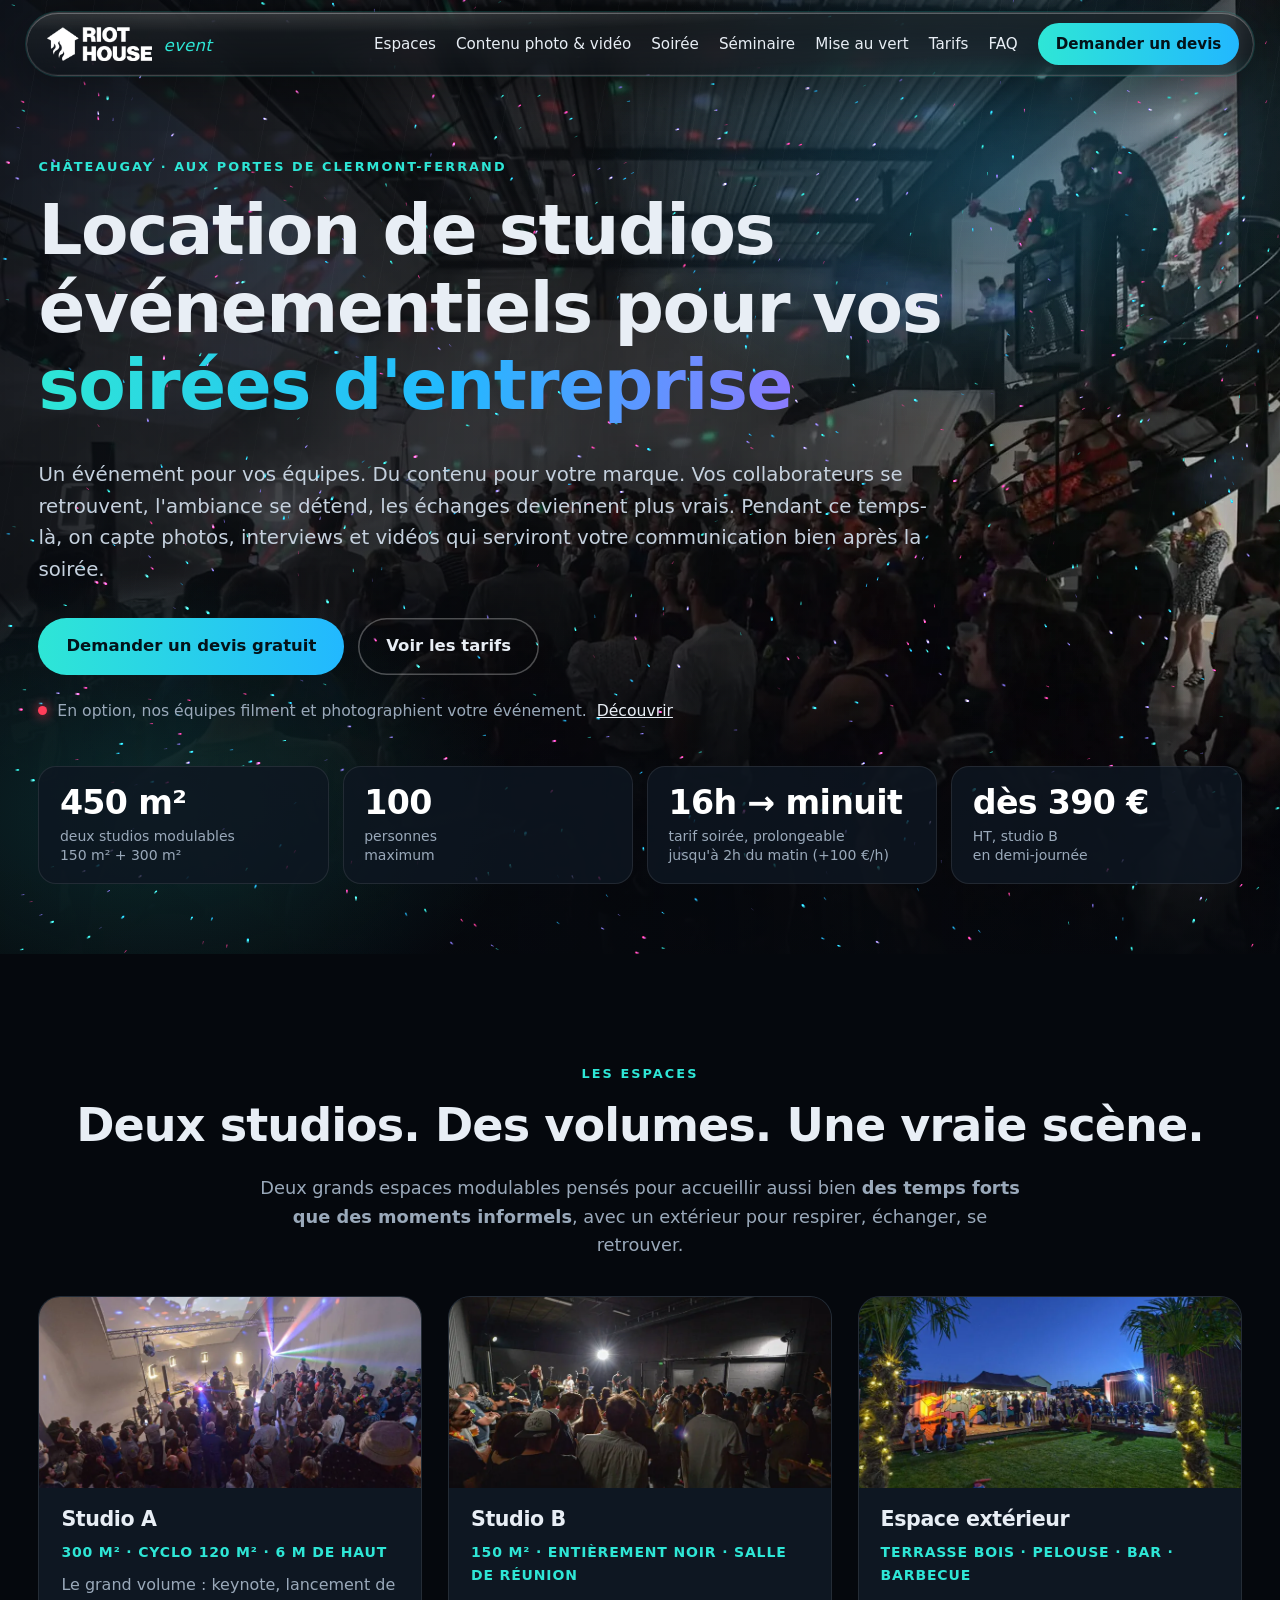
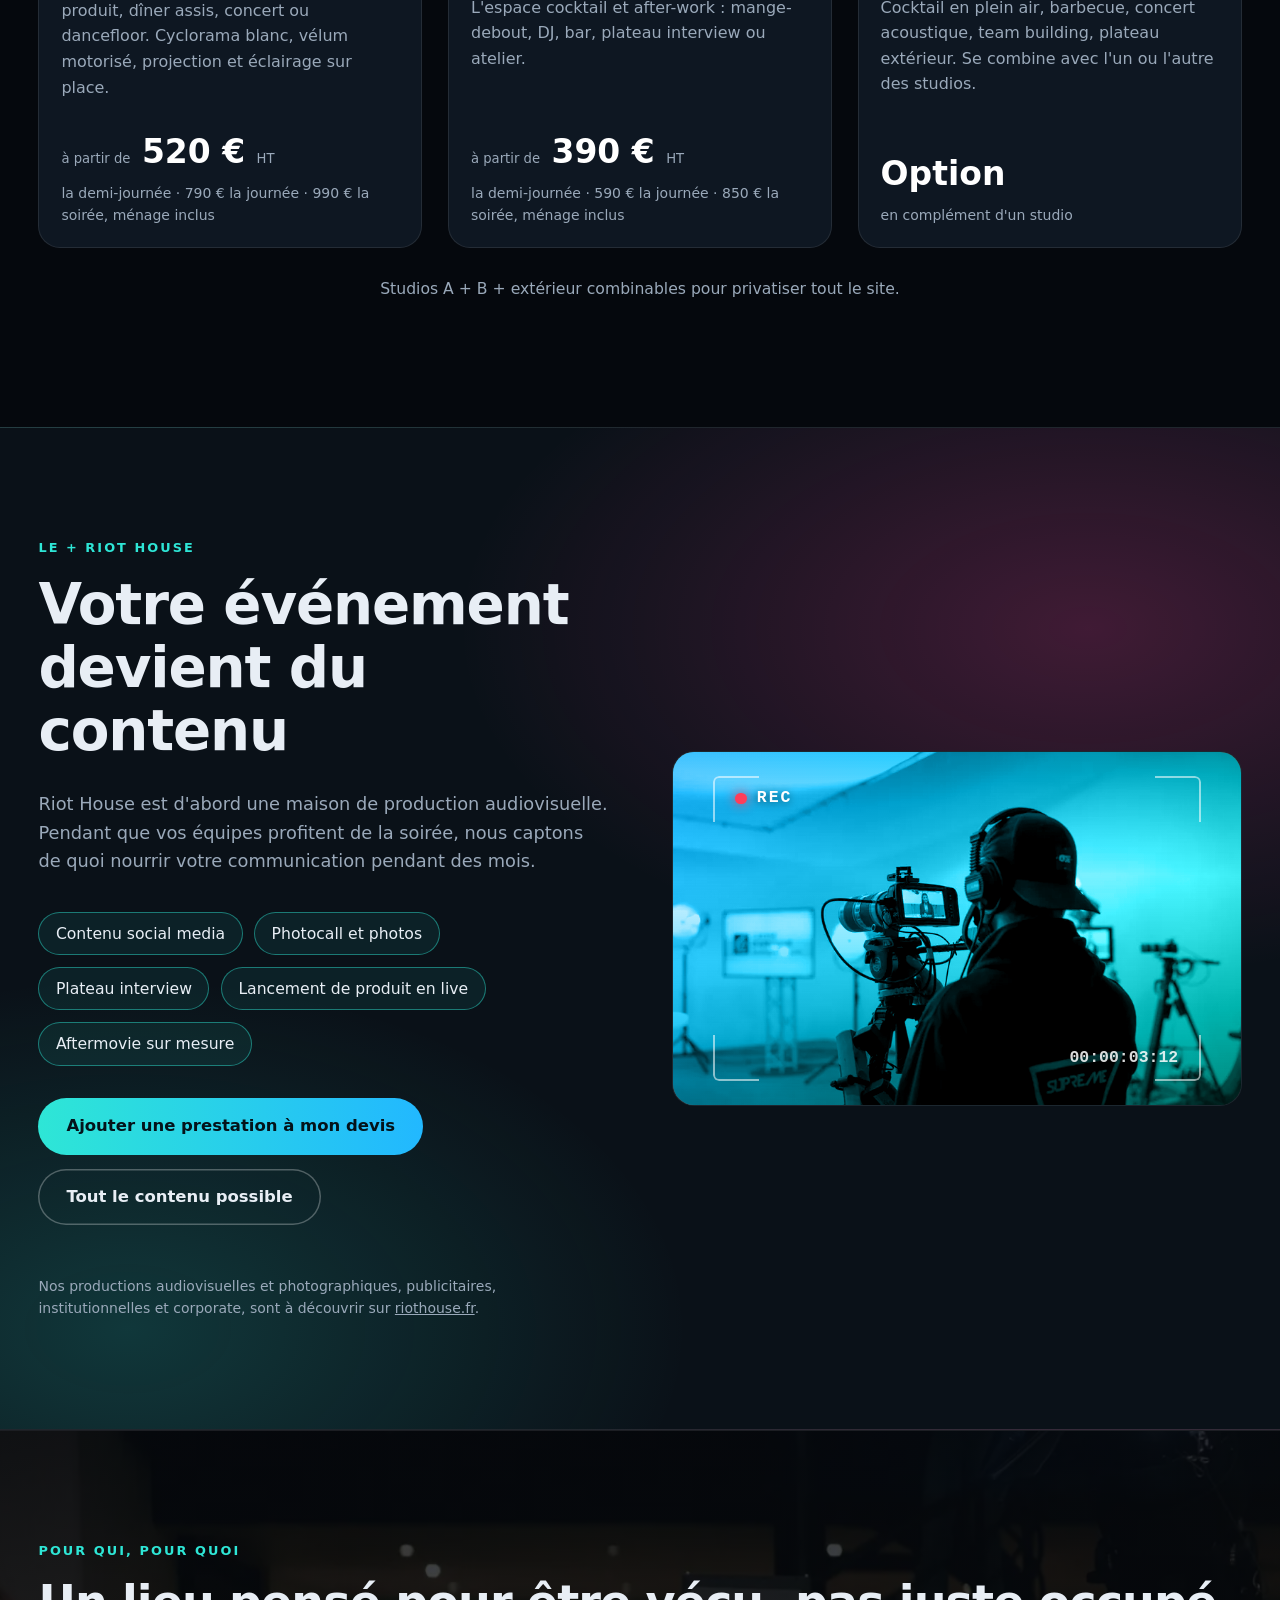
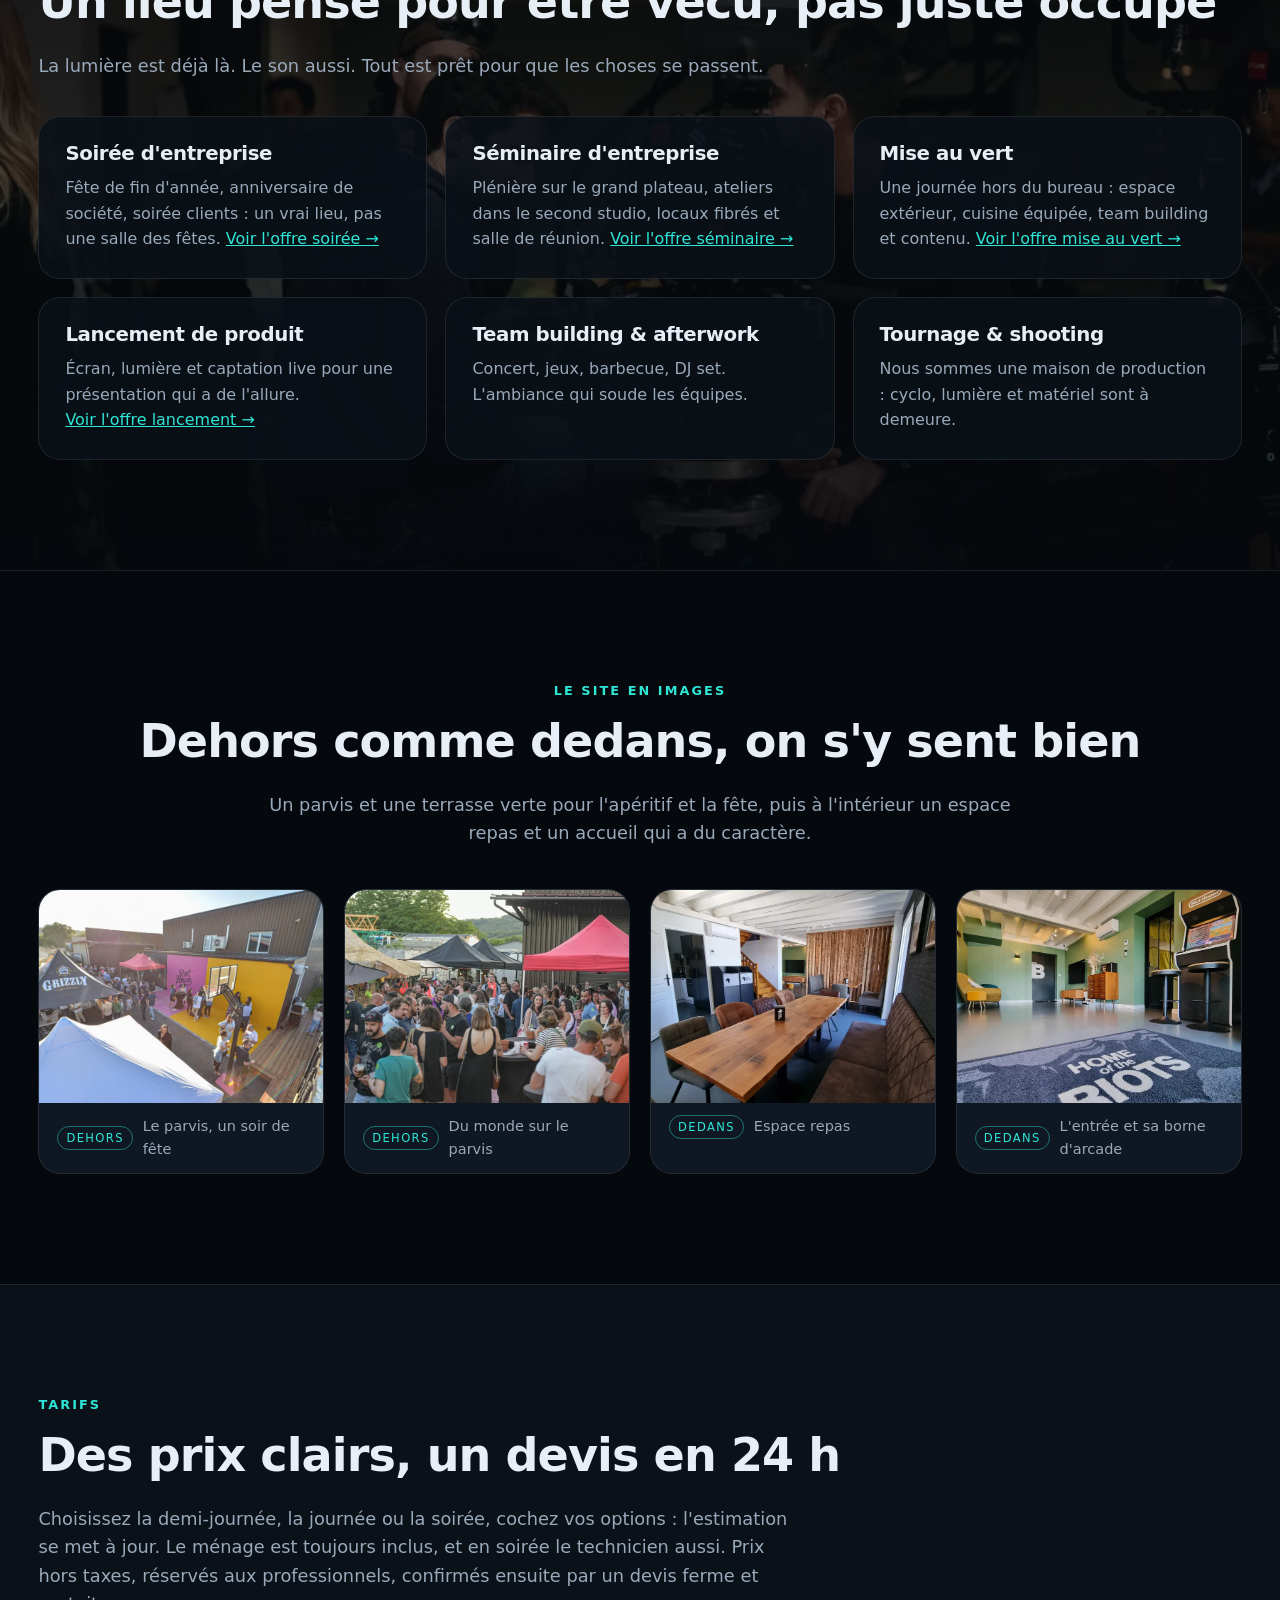
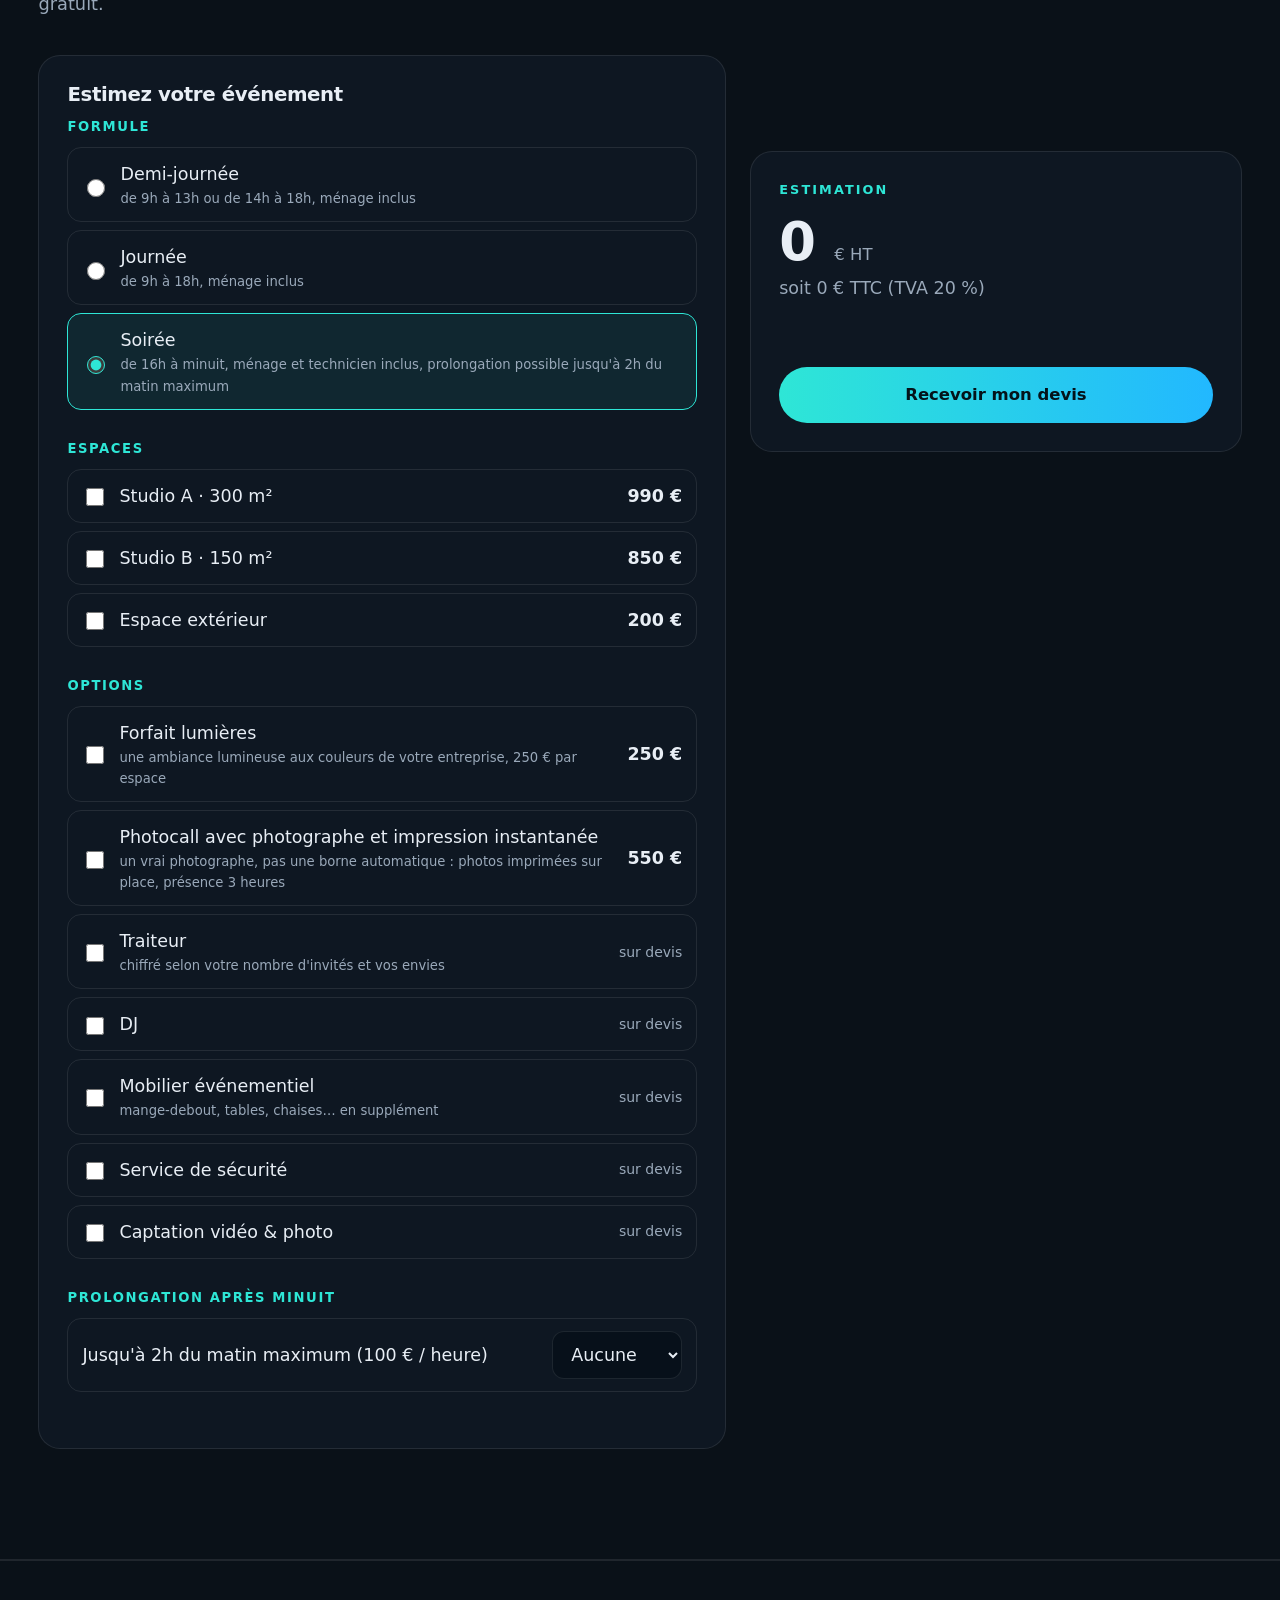
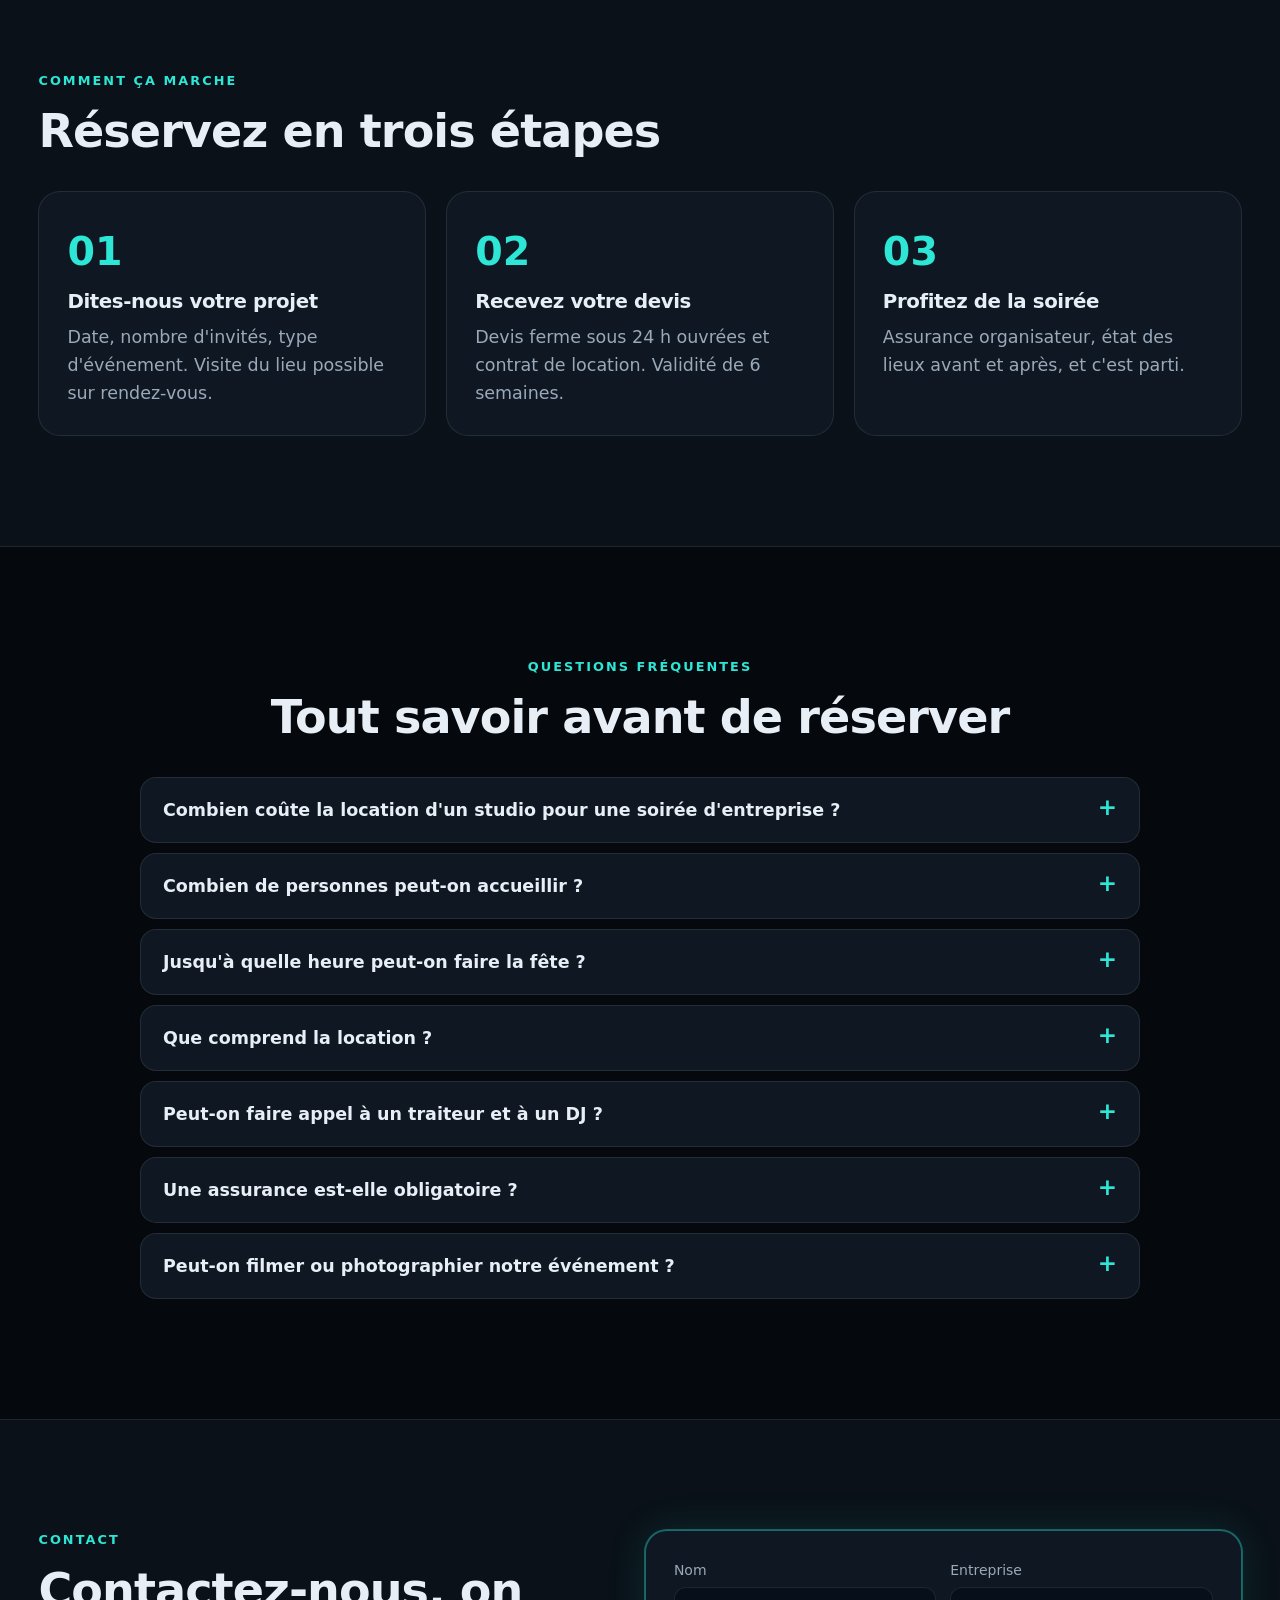
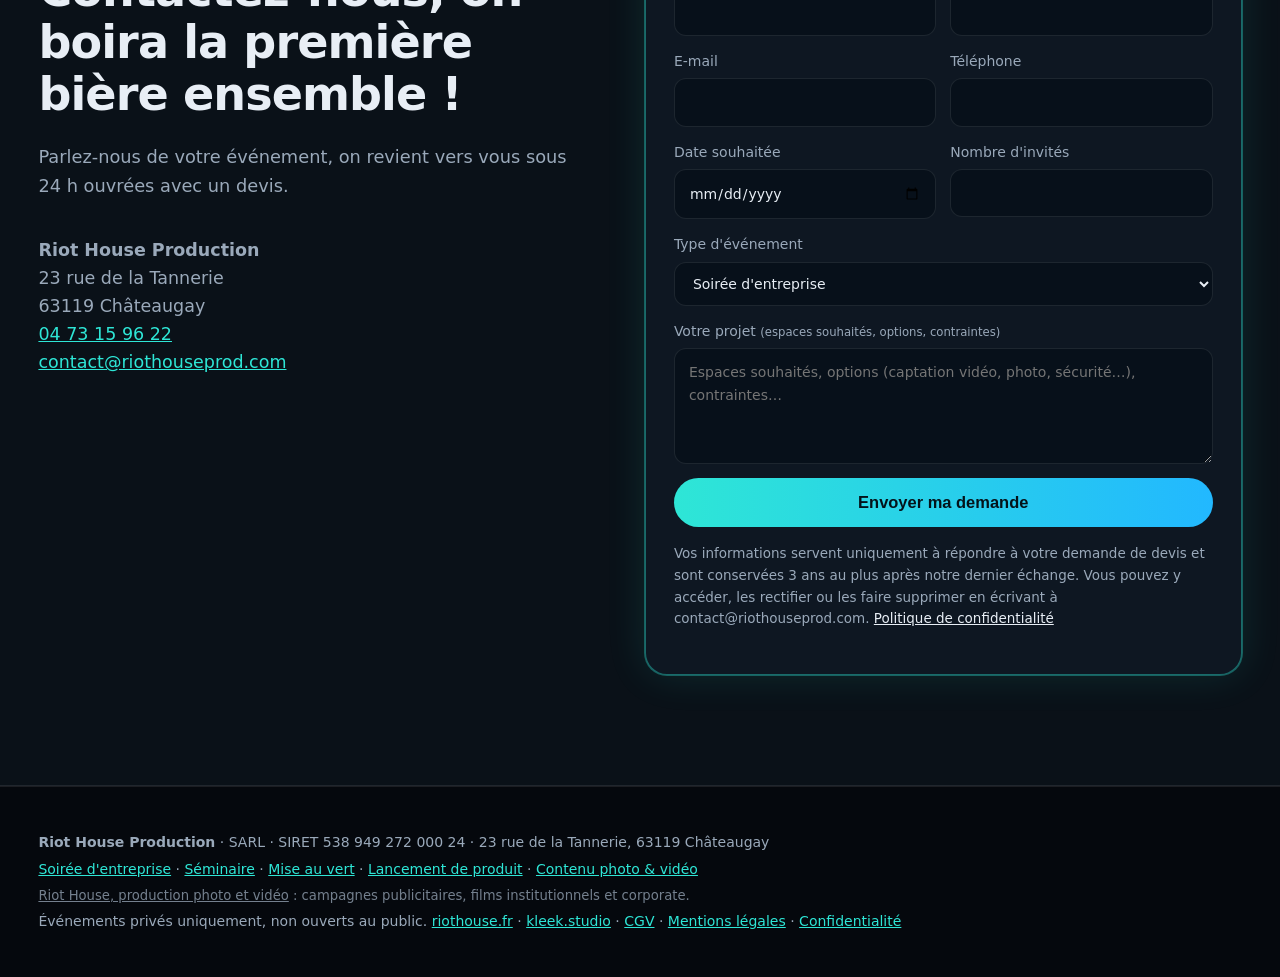
==== commit 86692fc6: "Forfait lumières : 250 € par espace coché Co-Authored-By: Claude Opus 5.5 <noreply@anthropic.com> Cl" ====
--- a/index.html
+++ b/index.html
@@ -250,13 +250,13 @@
         </fieldset>
         <fieldset>
           <legend>Espaces</legend>
-          <label class="opt"><input type="checkbox" data-price="990" data-demi="520" data-jour="790" data-soir="990" data-label="Studio A"> <span>Studio A · 300 m²</span> <b>990 €</b></label>
-          <label class="opt"><input type="checkbox" data-price="850" data-demi="390" data-jour="590" data-soir="850" data-label="Studio B"> <span>Studio B · 150 m²</span> <b>850 €</b></label>
-          <label class="opt"><input type="checkbox" data-price="200" data-label="Extérieur"> <span>Espace extérieur</span> <b>200 €</b></label>
+          <label class="opt"><input type="checkbox" data-price="990" data-demi="520" data-jour="790" data-soir="990" data-label="Studio A" data-space> <span>Studio A · 300 m²</span> <b>990 €</b></label>
+          <label class="opt"><input type="checkbox" data-price="850" data-demi="390" data-jour="590" data-soir="850" data-label="Studio B" data-space> <span>Studio B · 150 m²</span> <b>850 €</b></label>
+          <label class="opt"><input type="checkbox" data-price="200" data-label="Extérieur" data-space> <span>Espace extérieur</span> <b>200 €</b></label>
         </fieldset>
         <fieldset>
           <legend>Options</legend>
-          <label class="opt"><input type="checkbox" data-price="250" data-label="Forfait lumières"> <span>Forfait lumières <small class="opt-note">une ambiance lumineuse aux couleurs de votre entreprise</small></span> <b>250 €</b></label>
+          <label class="opt"><input type="checkbox" data-price="250" data-per-space="250" data-label="Forfait lumières"> <span>Forfait lumières <small class="opt-note">une ambiance lumineuse aux couleurs de votre entreprise, 250 € par espace</small></span> <b>250 €</b></label>
           <label class="opt"><input type="checkbox" data-price="550" data-label="Photocall"> <span>Photocall avec photographe et impression instantanée <small class="opt-note">un vrai photographe, pas une borne automatique : photos imprimées sur place, présence 3 heures</small></span> <b>550 €</b></label>
           <label class="opt"><input type="checkbox" data-price="0" data-label="Traiteur"> <span>Traiteur <small class="opt-note">chiffré selon votre nombre d'invités et vos envies</small></span> <b class="quote">sur devis</b></label>
           <label class="opt"><input type="checkbox" data-price="0" data-label="DJ"> <span>DJ</span> <b class="quote">sur devis</b></label>
@@ -366,6 +366,6 @@
 <script src="/assets/ads.js?v=8fd82acd" defer></script>
 <script src="/assets/fx.js?v=851ea6b1" defer></script>
 <script src="/assets/cinema.js?v=e68865a1" defer></script>
-<script src="/assets/app.js?v=494bcb3d" defer></script>
+<script src="/assets/app.js?v=1b03adfe" defer></script>
 </body>
 </html>
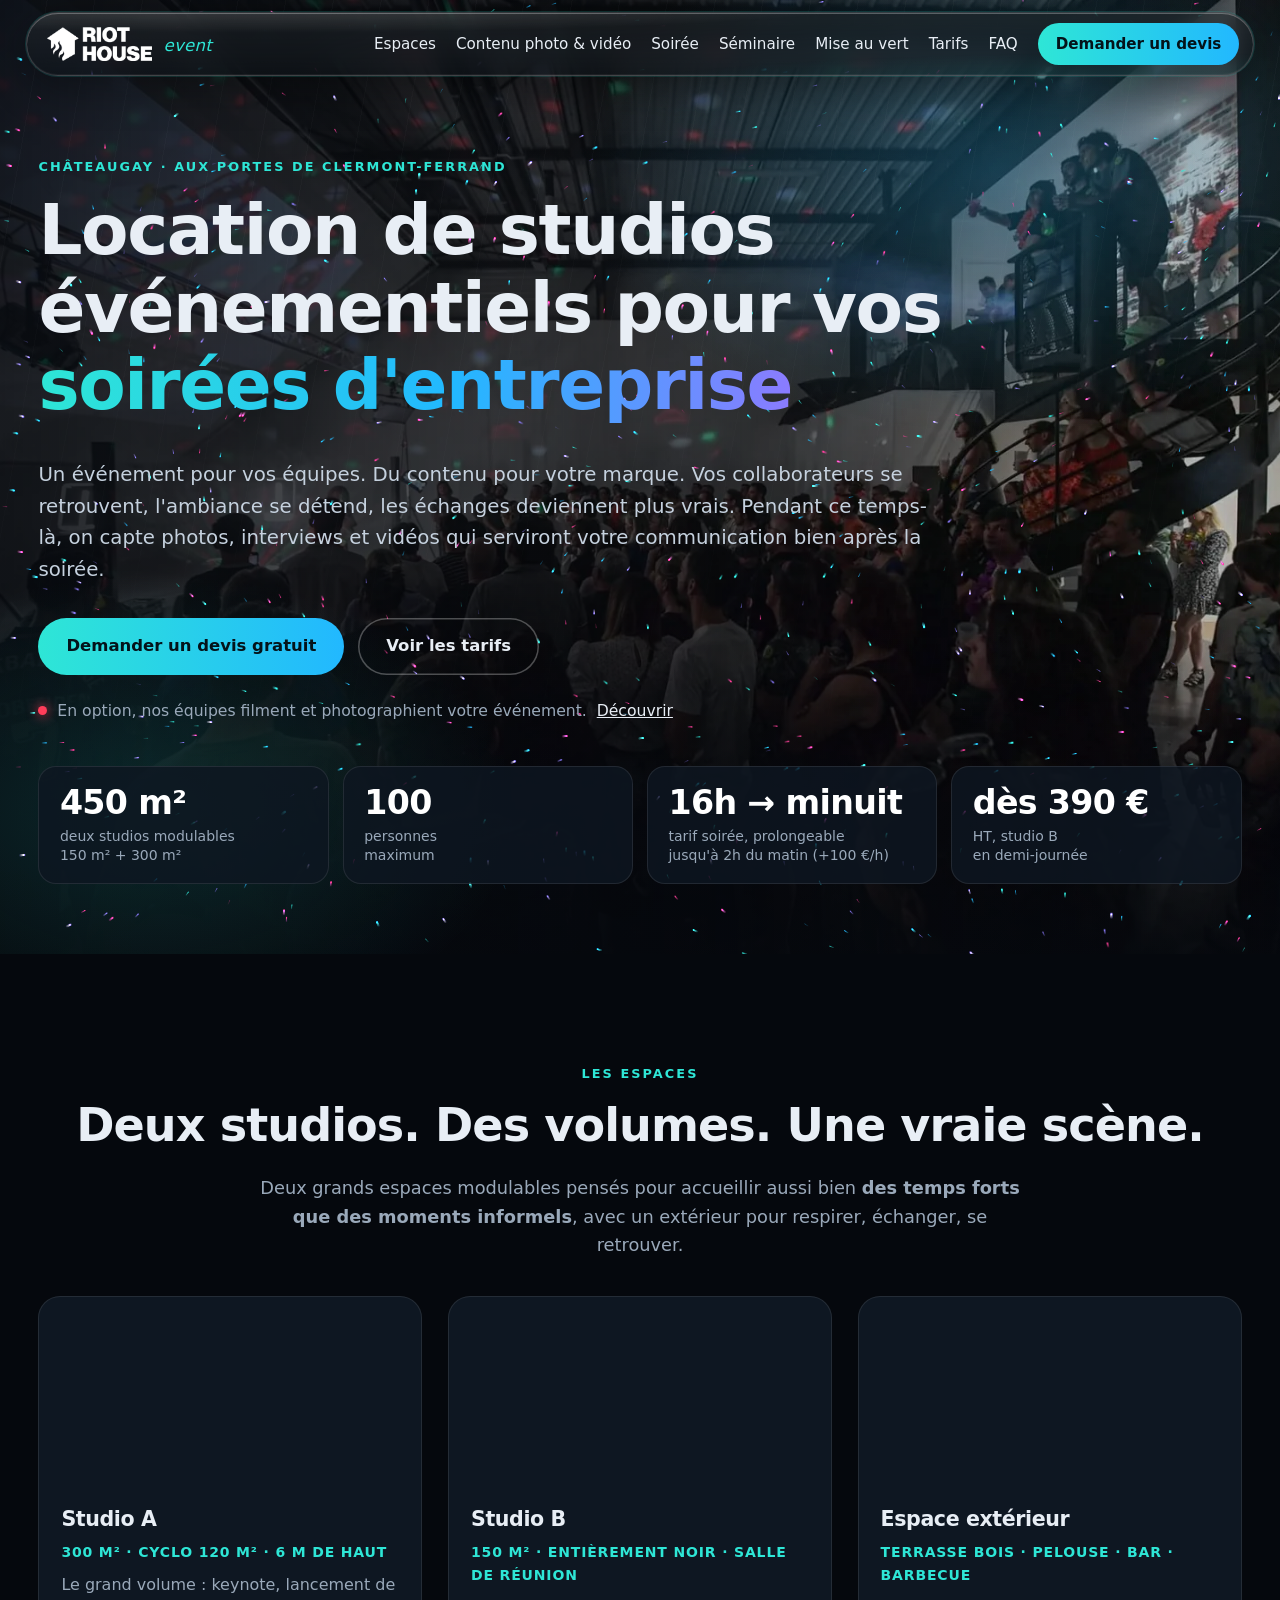
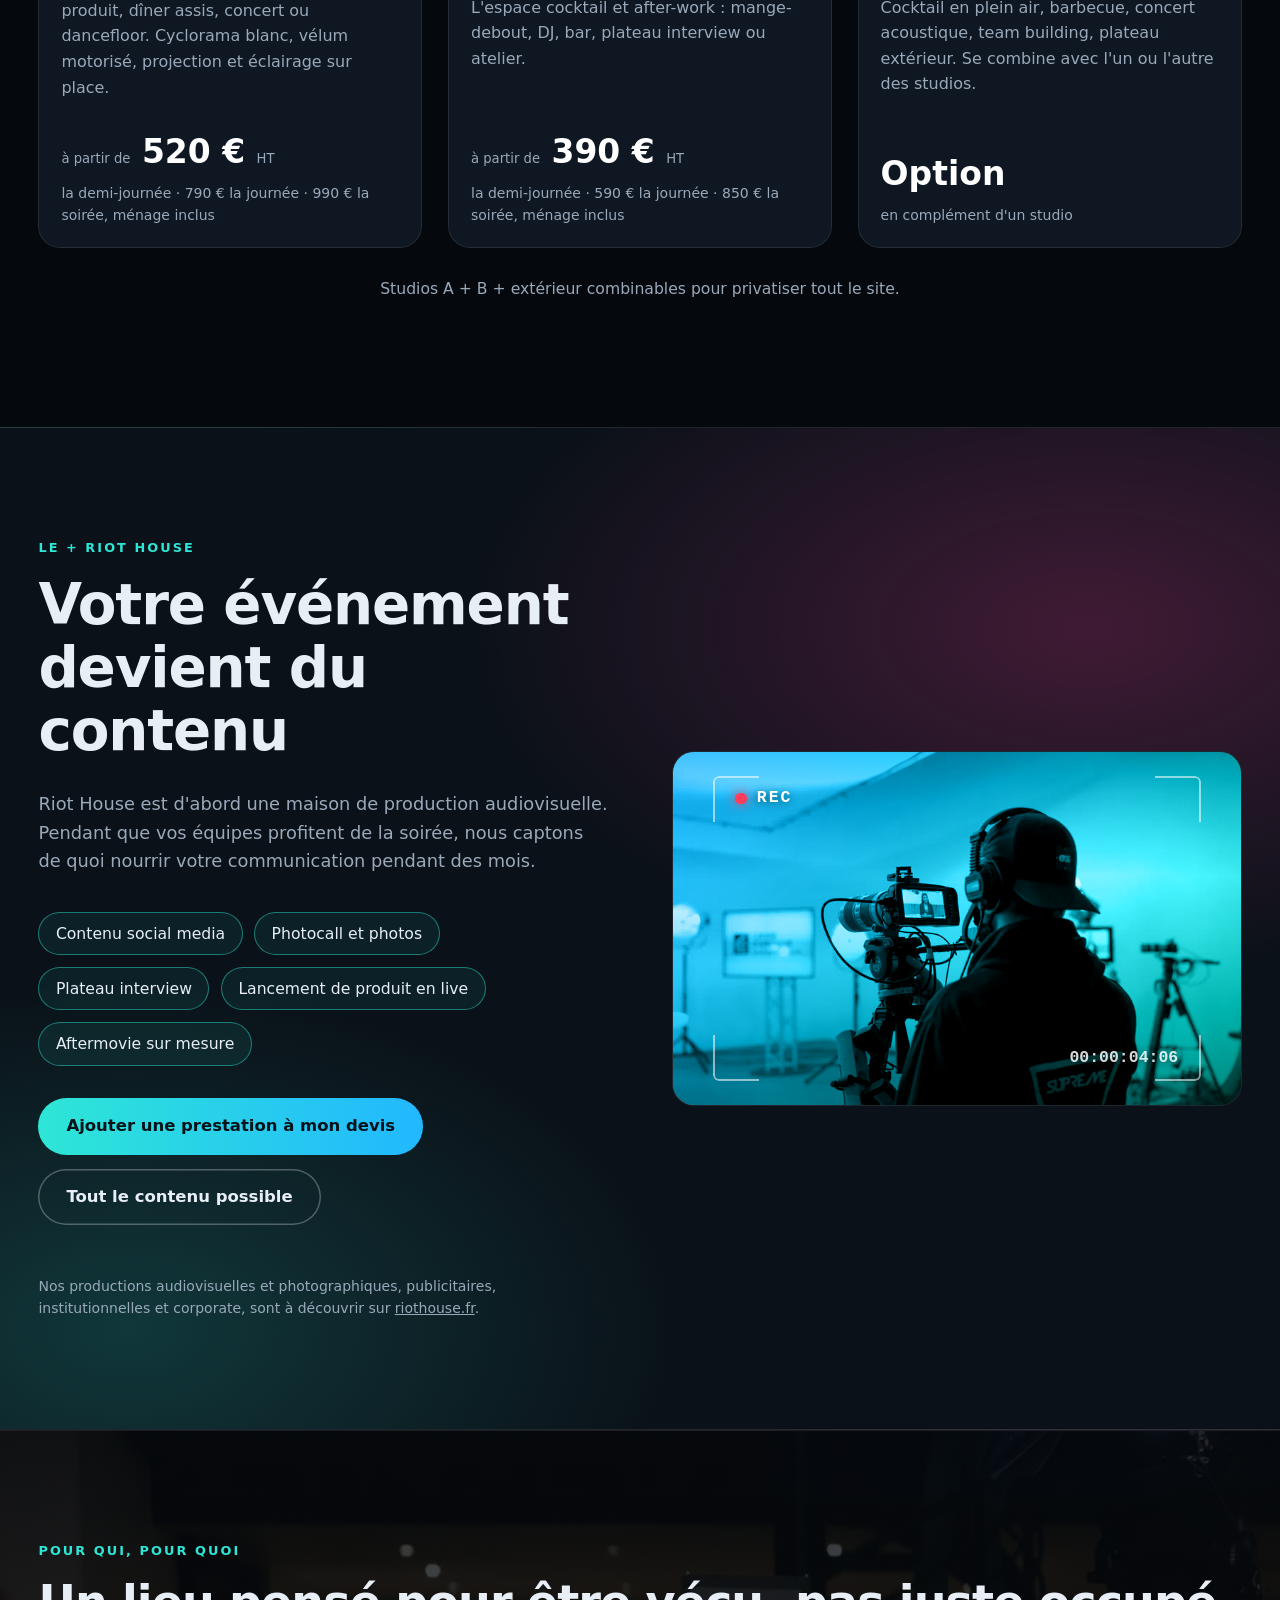
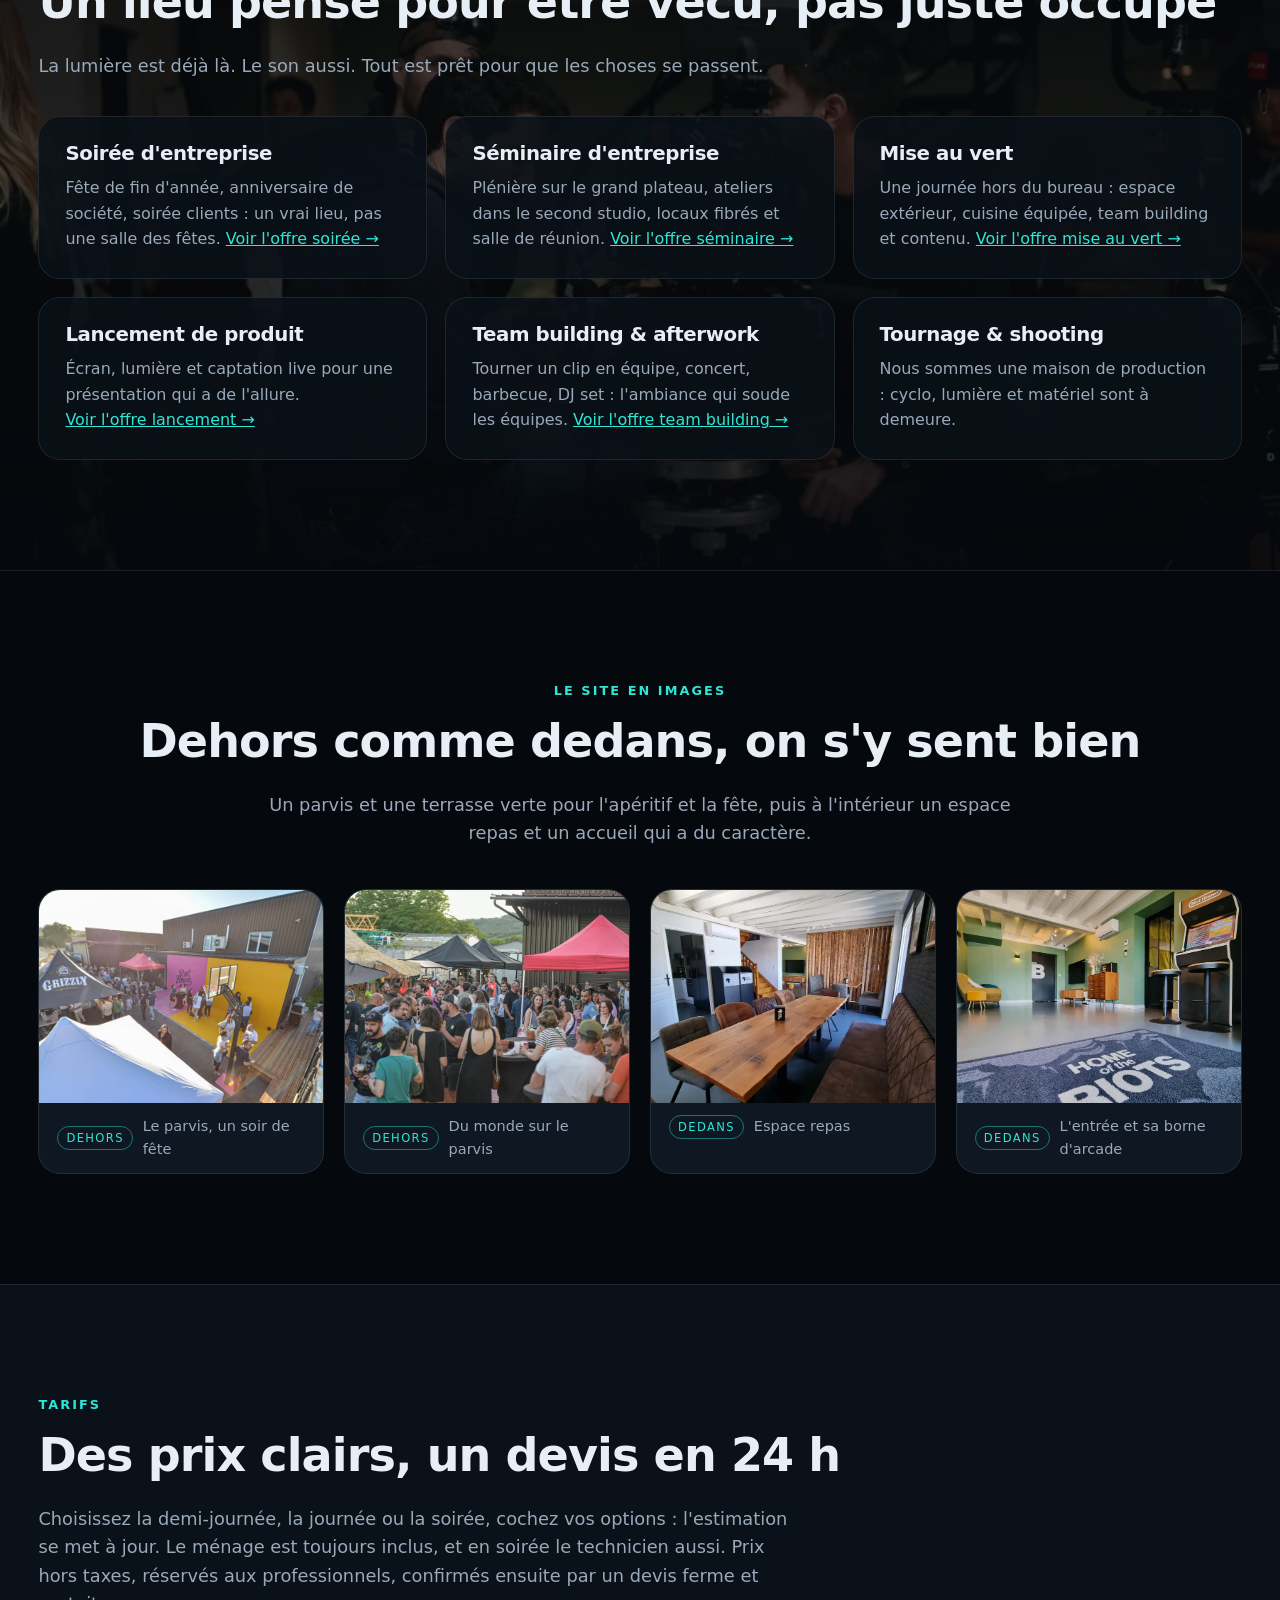
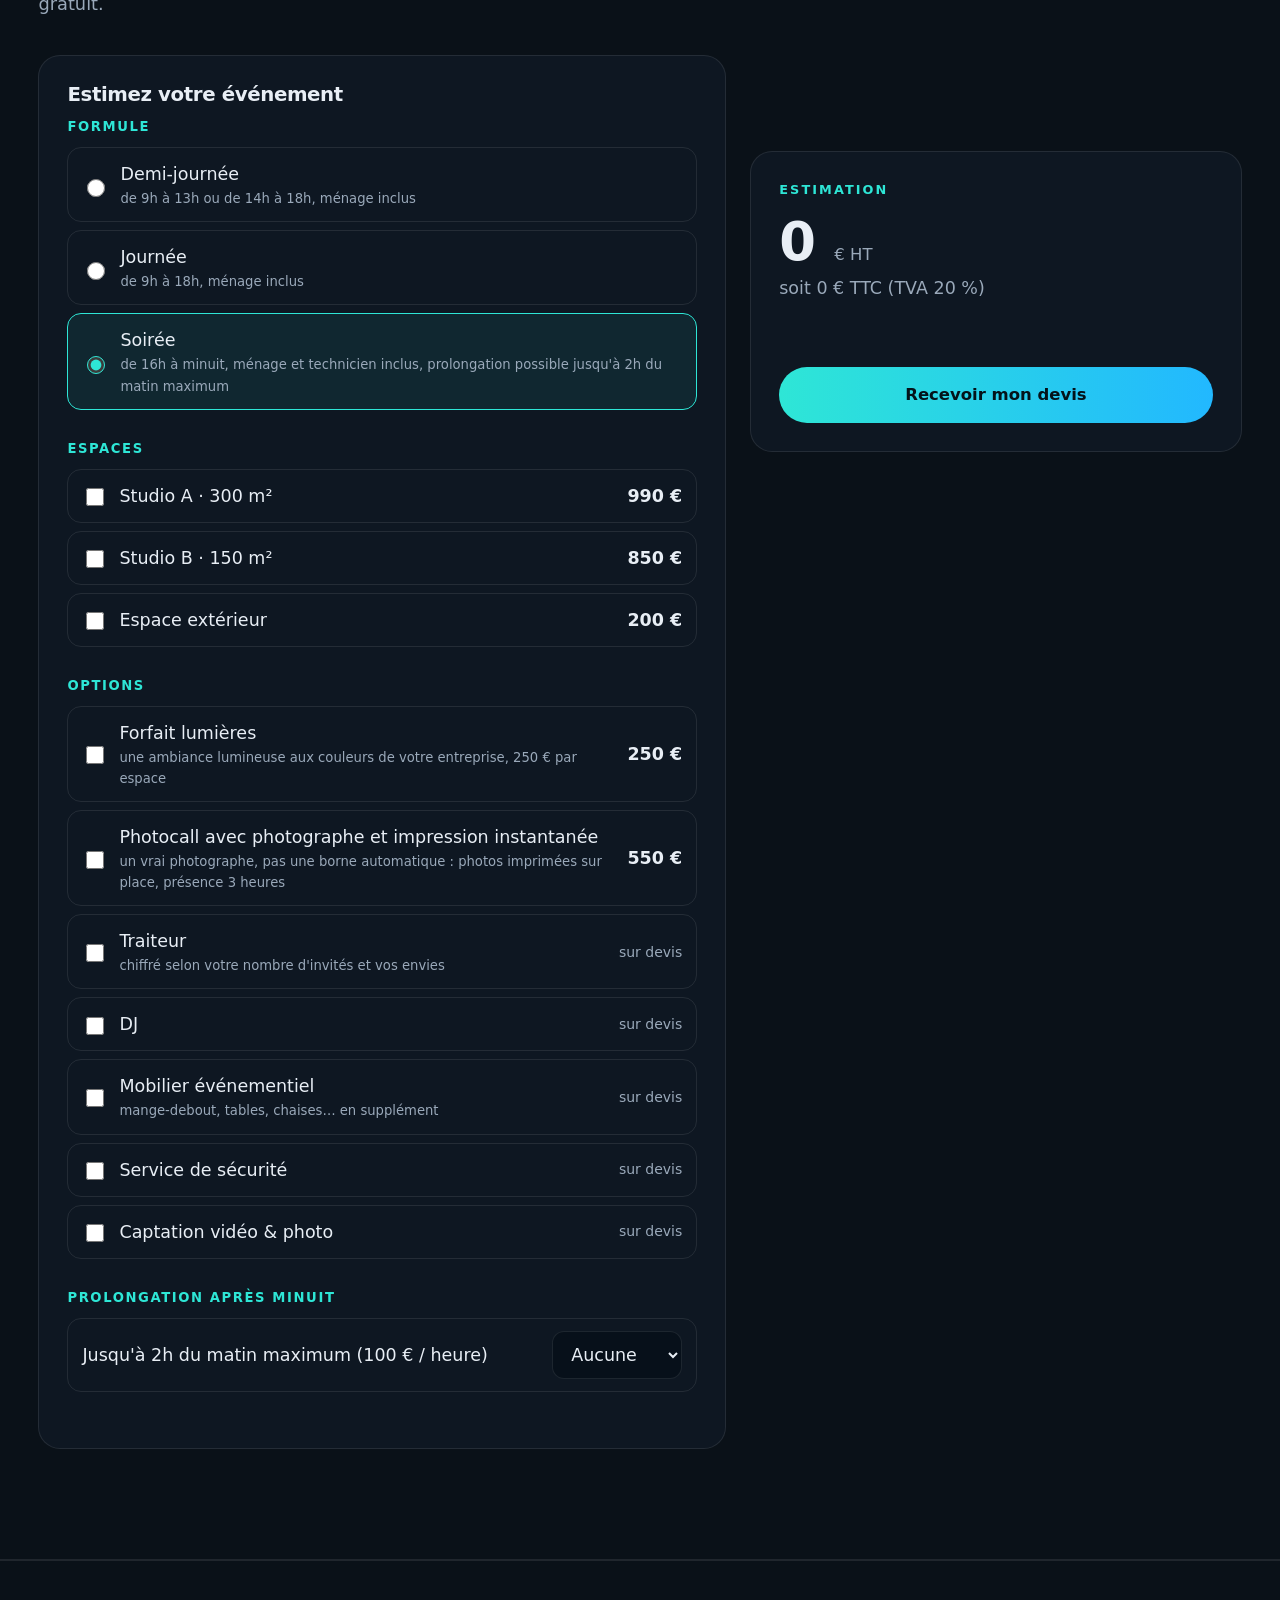
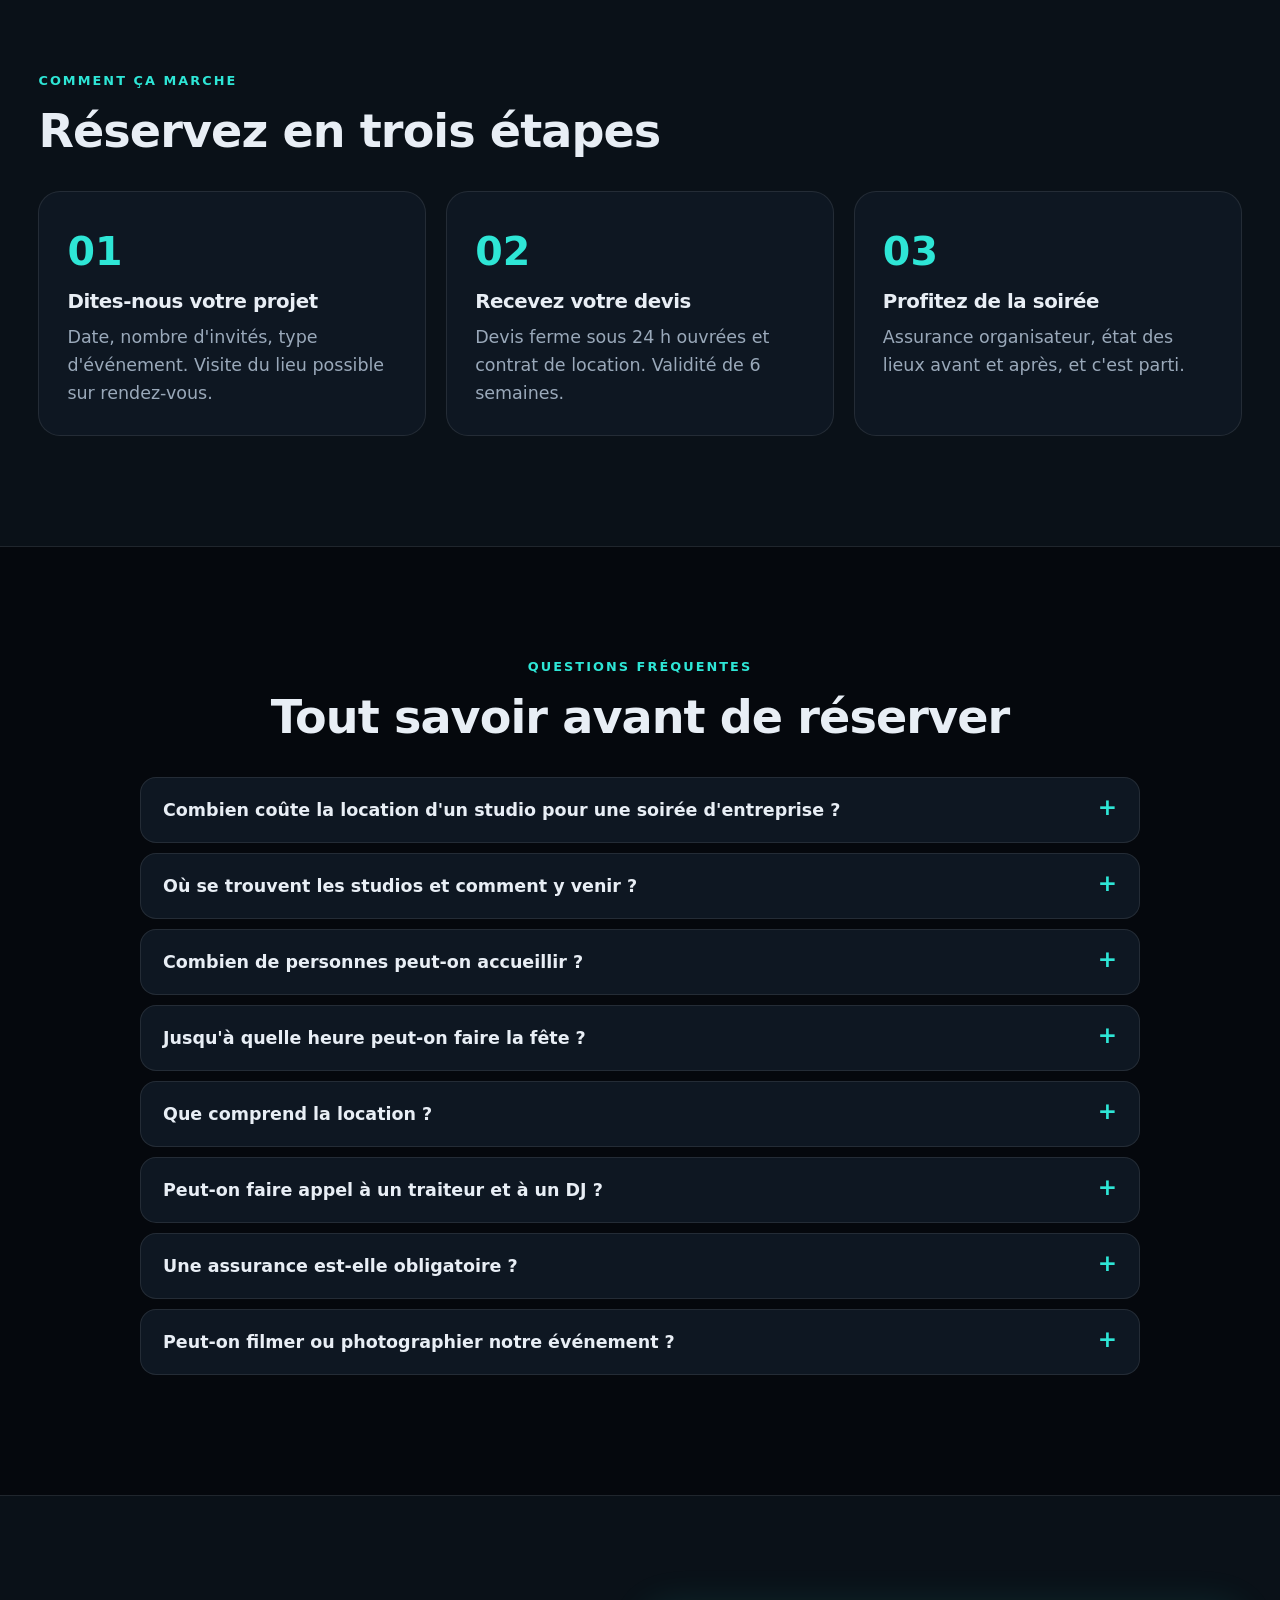
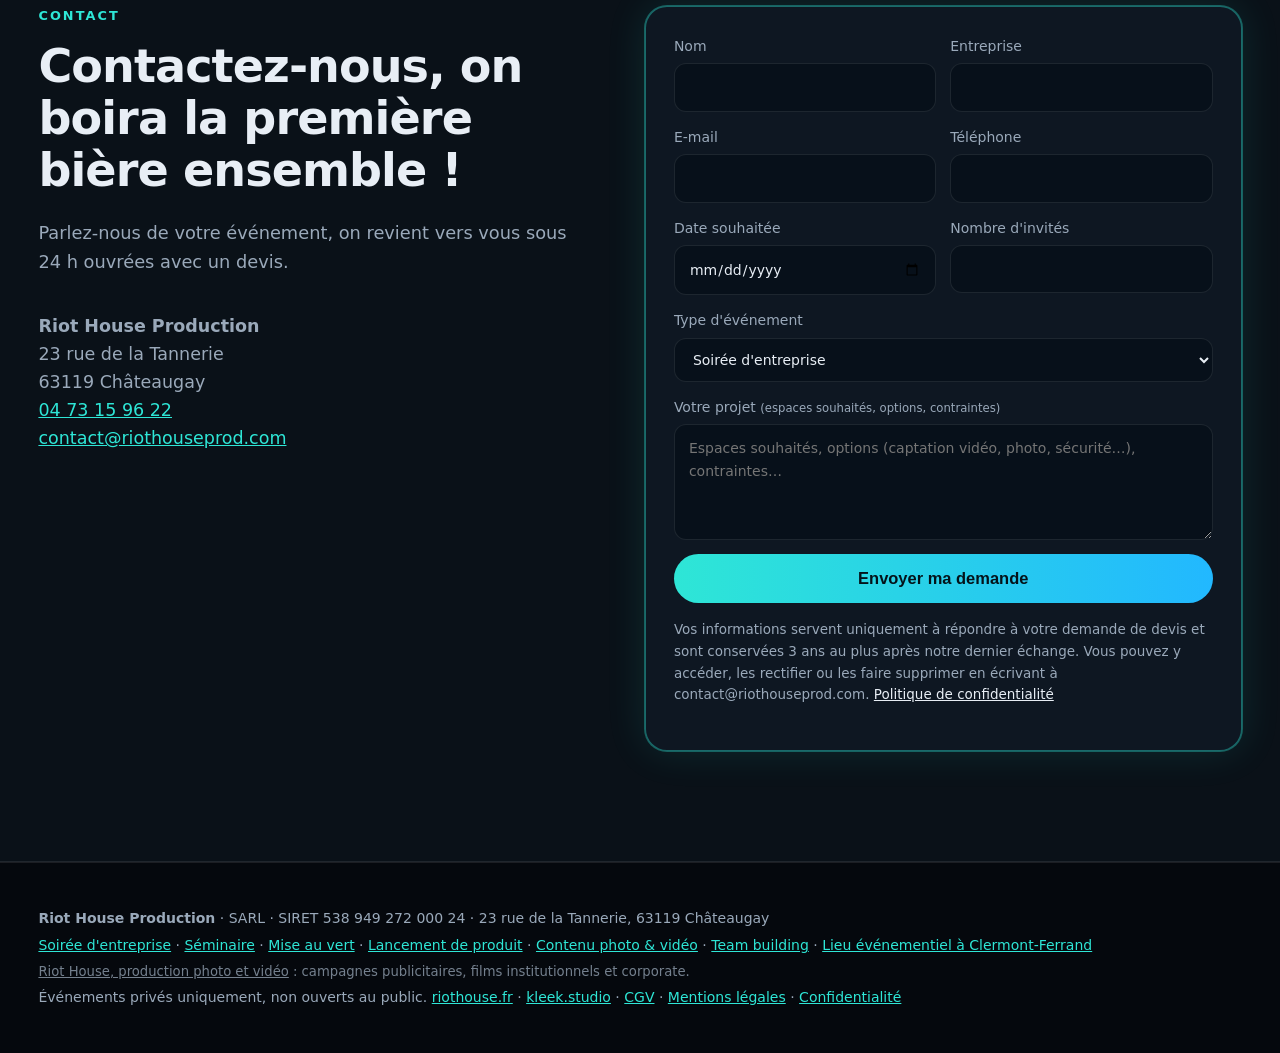
==== commit 7637ee3e: "SEO local : page lieu événementiel Clermont-Ferrand, page team building, accès, llms.txt Co-Authored" ====
--- a/index.html
+++ b/index.html
@@ -3,8 +3,8 @@
 <head>
 <meta charset="utf-8">
 <meta name="viewport" content="width=device-width, initial-scale=1">
-<title>Studios événementiels à Clermont-Ferrand | Riot House Event</title>
-<meta name="description" content="Location de deux studios modulables (150 et 300 m²) avec extérieur près de Clermont-Ferrand : soirées d'entreprise, séminaires, lancements. Dès 390 € HT.">
+<title>Lieu événementiel entreprise à Clermont-Ferrand | Riot House Event</title>
+<meta name="description" content="Lieu événementiel atypique pour entreprises à Clermont-Ferrand : 2 studios de 150 et 300 m², terrasse et parvis. Soirée, séminaire, team building, 10 à 100 pers. Dès 390 € HT.">
 <meta name="robots" content="index, follow, max-image-preview:large">
 <link rel="canonical" href="https://event.riothouse.fr/">
 <meta name="theme-color" content="#05080d">
@@ -46,7 +46,9 @@
         "addressRegion": "Auvergne-Rhône-Alpes",
         "addressCountry": "FR"
       },
-      "areaServed": ["Clermont-Ferrand", "Riom", "Puy-de-Dôme", "Auvergne"],
+      "areaServed": ["Clermont-Ferrand", "Riom", "Vichy", "Issoire", "Puy-de-Dôme", "Auvergne", "Auvergne-Rhône-Alpes"],
+      "hasMap": "https://www.google.com/maps/search/?api=1&query=Riot+House+23+rue+de+la+Tannerie+63119+Ch%C3%A2teaugay",
+      "sameAs": ["https://www.riothouse.fr/"],
       "amenityFeature": [
         {"@type": "LocationFeatureSpecification", "name": "Espaces climatisés", "value": true},
         {"@type": "LocationFeatureSpecification", "name": "Cuisine équipée", "value": true},
@@ -80,6 +82,8 @@
       "mainEntity": [
         {"@type": "Question", "name": "Combien coûte la location d'un studio pour une soirée d'entreprise ?",
          "acceptedAnswer": {"@type": "Answer", "text": "En demi-journée (9h–13h ou 14h–18h), le studio B est à 390 € HT et le studio A à 520 € HT. En journée (9h–18h), 590 € HT et 790 € HT. En soirée (16h–minuit, prolongeable jusqu'à 2h du matin maximum), 850 € HT et 990 € HT, ménage et technicien inclus. L'extérieur est à 200 € HT. Une soirée complète avec les deux studios, l'extérieur et la lumière représente environ 2 290 € HT. Chaque projet fait l'objet d'un devis gratuit."}},
+        {"@type": "Question", "name": "Où se trouvent les studios et comment y venir ?",
+         "acceptedAnswer": {"@type": "Answer", "text": "À Châteaugay (23 rue de la Tannerie, 63119), au nord de Clermont-Ferrand, près des autoroutes A71 et A89 : environ 15 minutes du centre de Clermont-Ferrand, 20 minutes de la gare et de l'aéroport, 2 h de Lyon et 4 h de Paris en voiture."}},
         {"@type": "Question", "name": "Combien de personnes peut-on accueillir ?",
          "acceptedAnswer": {"@type": "Answer", "text": "Jusqu'à 100 personnes. Les lieux accueillent des événements privés réservés aux salariés, partenaires et invités, sans billetterie ni accès public."}},
         {"@type": "Question", "name": "Jusqu'à quelle heure peut-on faire la fête ?",
@@ -215,7 +219,7 @@
       <li><h3><a href="/seminaire/">Séminaire d'entreprise</a></h3><p>Plénière sur le grand plateau, ateliers dans le second studio, locaux fibrés et salle de réunion. <a href="/seminaire/">Voir l'offre séminaire →</a></p></li>
       <li><h3><a href="/mise-au-vert/">Mise au vert</a></h3><p>Une journée hors du bureau : espace extérieur, cuisine équipée, team building et contenu. <a href="/mise-au-vert/">Voir l'offre mise au vert →</a></p></li>
       <li><h3><a href="/lancement-produit/">Lancement de produit</a></h3><p>Écran, lumière et captation live pour une présentation qui a de l'allure. <a href="/lancement-produit/">Voir l'offre lancement →</a></p></li>
-      <li><h3>Team building &amp; afterwork</h3><p>Concert, jeux, barbecue, DJ set. L'ambiance qui soude les équipes.</p></li>
+      <li><h3><a href="/team-building-clermont-ferrand/">Team building &amp; afterwork</a></h3><p>Tourner un clip en équipe, concert, barbecue, DJ set : l'ambiance qui soude les équipes. <a href="/team-building-clermont-ferrand/">Voir l'offre team building →</a></p></li>
       <li><h3>Tournage &amp; shooting</h3><p>Nous sommes une maison de production : cyclo, lumière et matériel sont à demeure.</p></li>
     </ul>
   </div>
@@ -302,6 +306,7 @@
   <h2>Tout savoir avant de réserver</h2>
   <div class="faq">
     <details><summary>Combien coûte la location d'un studio pour une soirée d'entreprise ?</summary><p>En demi-journée (9h–13h ou 14h–18h), le studio B est à 390 € HT et le studio A à 520 € HT. En journée (9h–18h), 590 € HT et 790 € HT. En soirée (16h–minuit, prolongeable jusqu'à 2h du matin maximum), 850 € HT et 990 € HT, ménage et technicien inclus. L'extérieur est à 200 € HT. Une soirée complète avec les deux studios, l'extérieur et la lumière représente environ 2 290 € HT. Chaque projet fait l'objet d'un devis gratuit.</p></details>
+    <details><summary>Où se trouvent les studios et comment y venir ?</summary><p>À Châteaugay (23 rue de la Tannerie, 63119), au nord de Clermont-Ferrand, près des autoroutes A71 et A89 : environ 15 minutes du centre de Clermont-Ferrand, 20 minutes de la gare et de l'aéroport, 2 h de Lyon et 4 h de Paris en voiture.</p></details>
     <details><summary>Combien de personnes peut-on accueillir ?</summary><p>Jusqu'à 100 personnes. Les lieux accueillent des événements privés réservés aux salariés, partenaires et invités, sans billetterie ni accès public.</p></details>
     <details><summary>Jusqu'à quelle heure peut-on faire la fête ?</summary><p>En journée, les studios sont accessibles de 9h à 18h. En soirée, de 16h à minuit, avec une prolongation possible jusqu'à 2h du matin maximum (100 € HT par heure supplémentaire).</p></details>
     <details><summary>Que comprend la location ?</summary><p>Le ménage est inclus dans toutes les formules, et en soirée ménage et technicien sont inclus. L'électricité est comprise, la cuisine équipée est à votre disposition, et l'ambiance lumineuse aux couleurs de votre entreprise est proposée en forfait.</p></details>
@@ -357,7 +362,7 @@
 <footer class="footer">
   <div class="wrap">
     <p><strong>Riot House Production</strong> · SARL · SIRET 538 949 272 000 24 · 23 rue de la Tannerie, 63119 Châteaugay</p>
-    <p><a href="/soiree-entreprise/">Soirée d'entreprise</a> · <a href="/seminaire/">Séminaire</a> · <a href="/mise-au-vert/">Mise au vert</a> · <a href="/lancement-produit/">Lancement de produit</a> · <a href="/contenu-photo-video/">Contenu photo &amp; vidéo</a></p>
+    <p><a href="/soiree-entreprise/">Soirée d'entreprise</a> · <a href="/seminaire/">Séminaire</a> · <a href="/mise-au-vert/">Mise au vert</a> · <a href="/lancement-produit/">Lancement de produit</a> · <a href="/contenu-photo-video/">Contenu photo &amp; vidéo</a> · <a href="/team-building-clermont-ferrand/">Team building</a> · <a href="/lieu-evenementiel-clermont-ferrand/">Lieu événementiel à Clermont-Ferrand</a></p>
     <p class="sister"><a href="https://www.riothouse.fr/">Riot House, production photo et vidéo</a> : campagnes publicitaires, films institutionnels et corporate.</p>
     <p>Événements privés uniquement, non ouverts au public. <a href="https://www.riothouse.fr/">riothouse.fr</a> · <a href="https://kleek.studio/">kleek.studio</a> · <a href="https://www.riothouse.fr/app/uploads/2019/03/riot-house-cgv.pdf">CGV</a> · <a href="/mentions-legales/">Mentions légales</a> · <a href="/confidentialite/">Confidentialité</a> <span class="manage-cookies">· <a href="#">Gérer les cookies</a></span></p>
   </div>
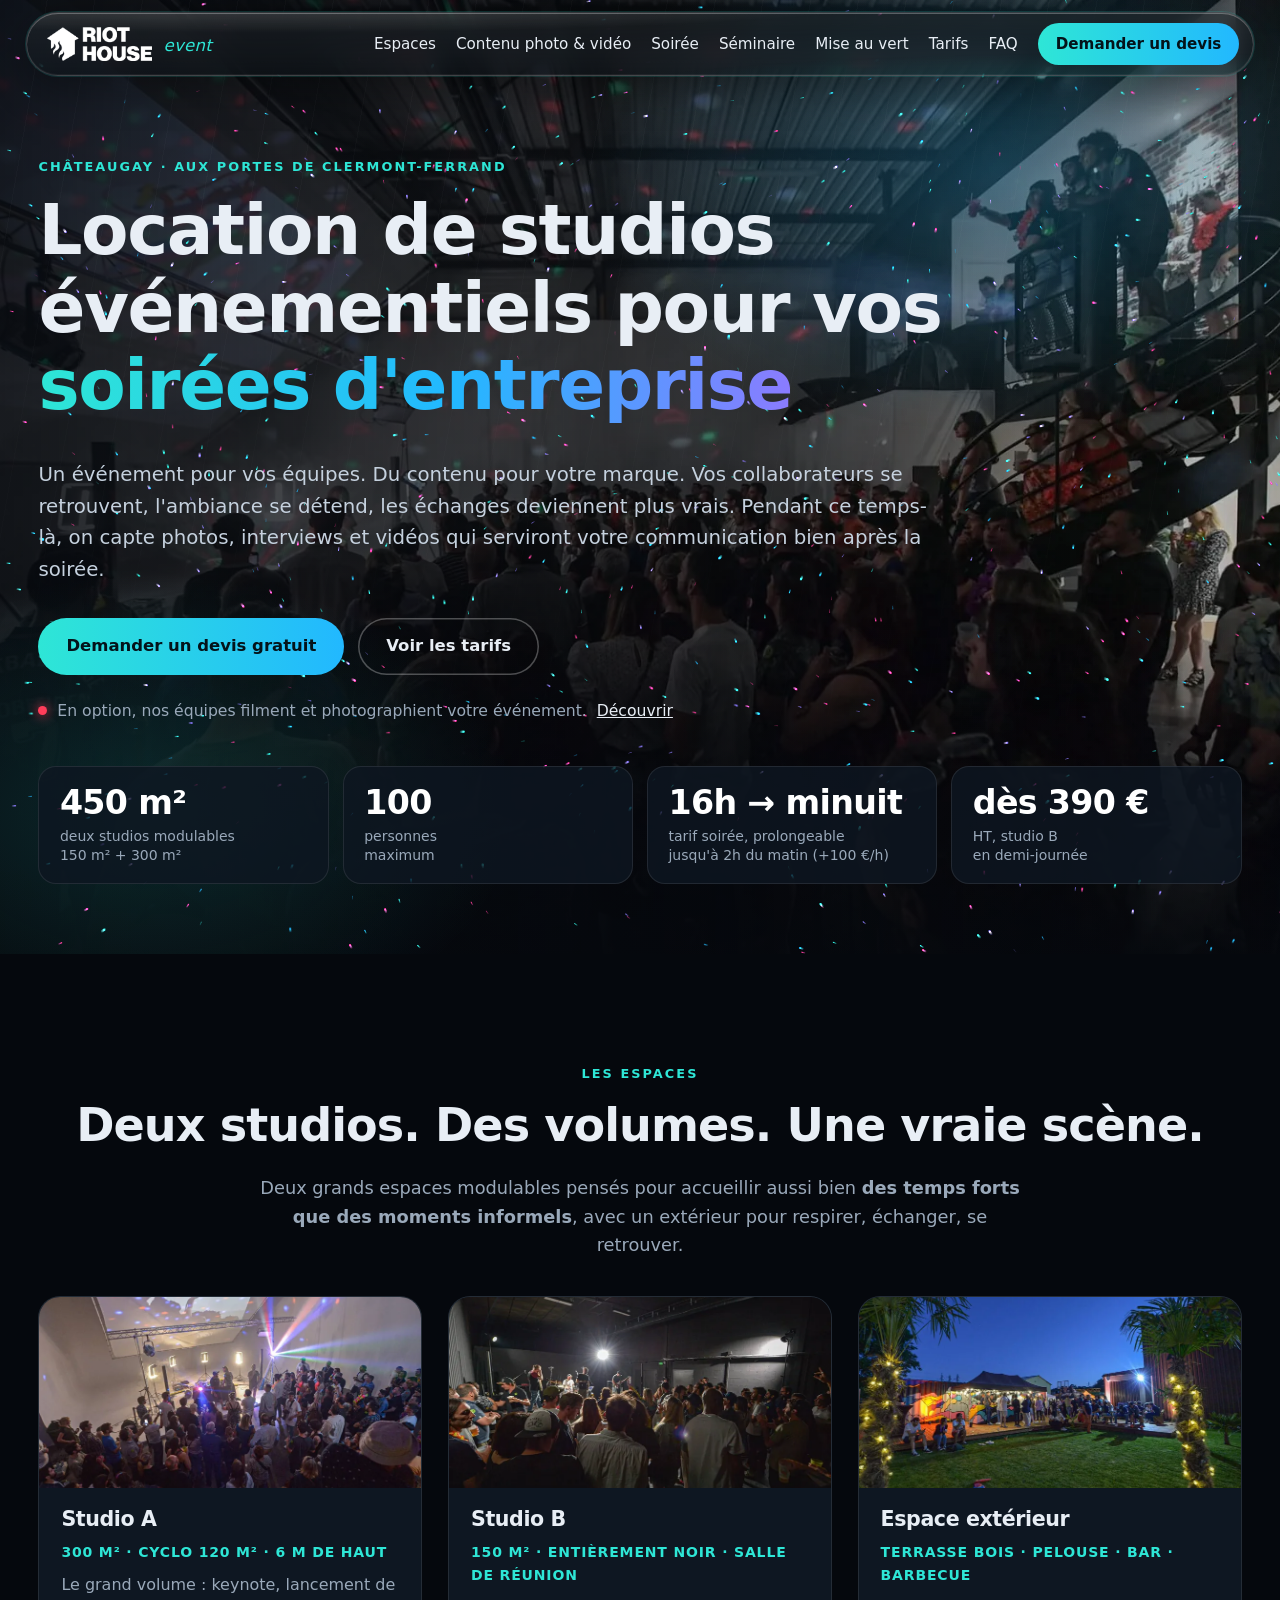
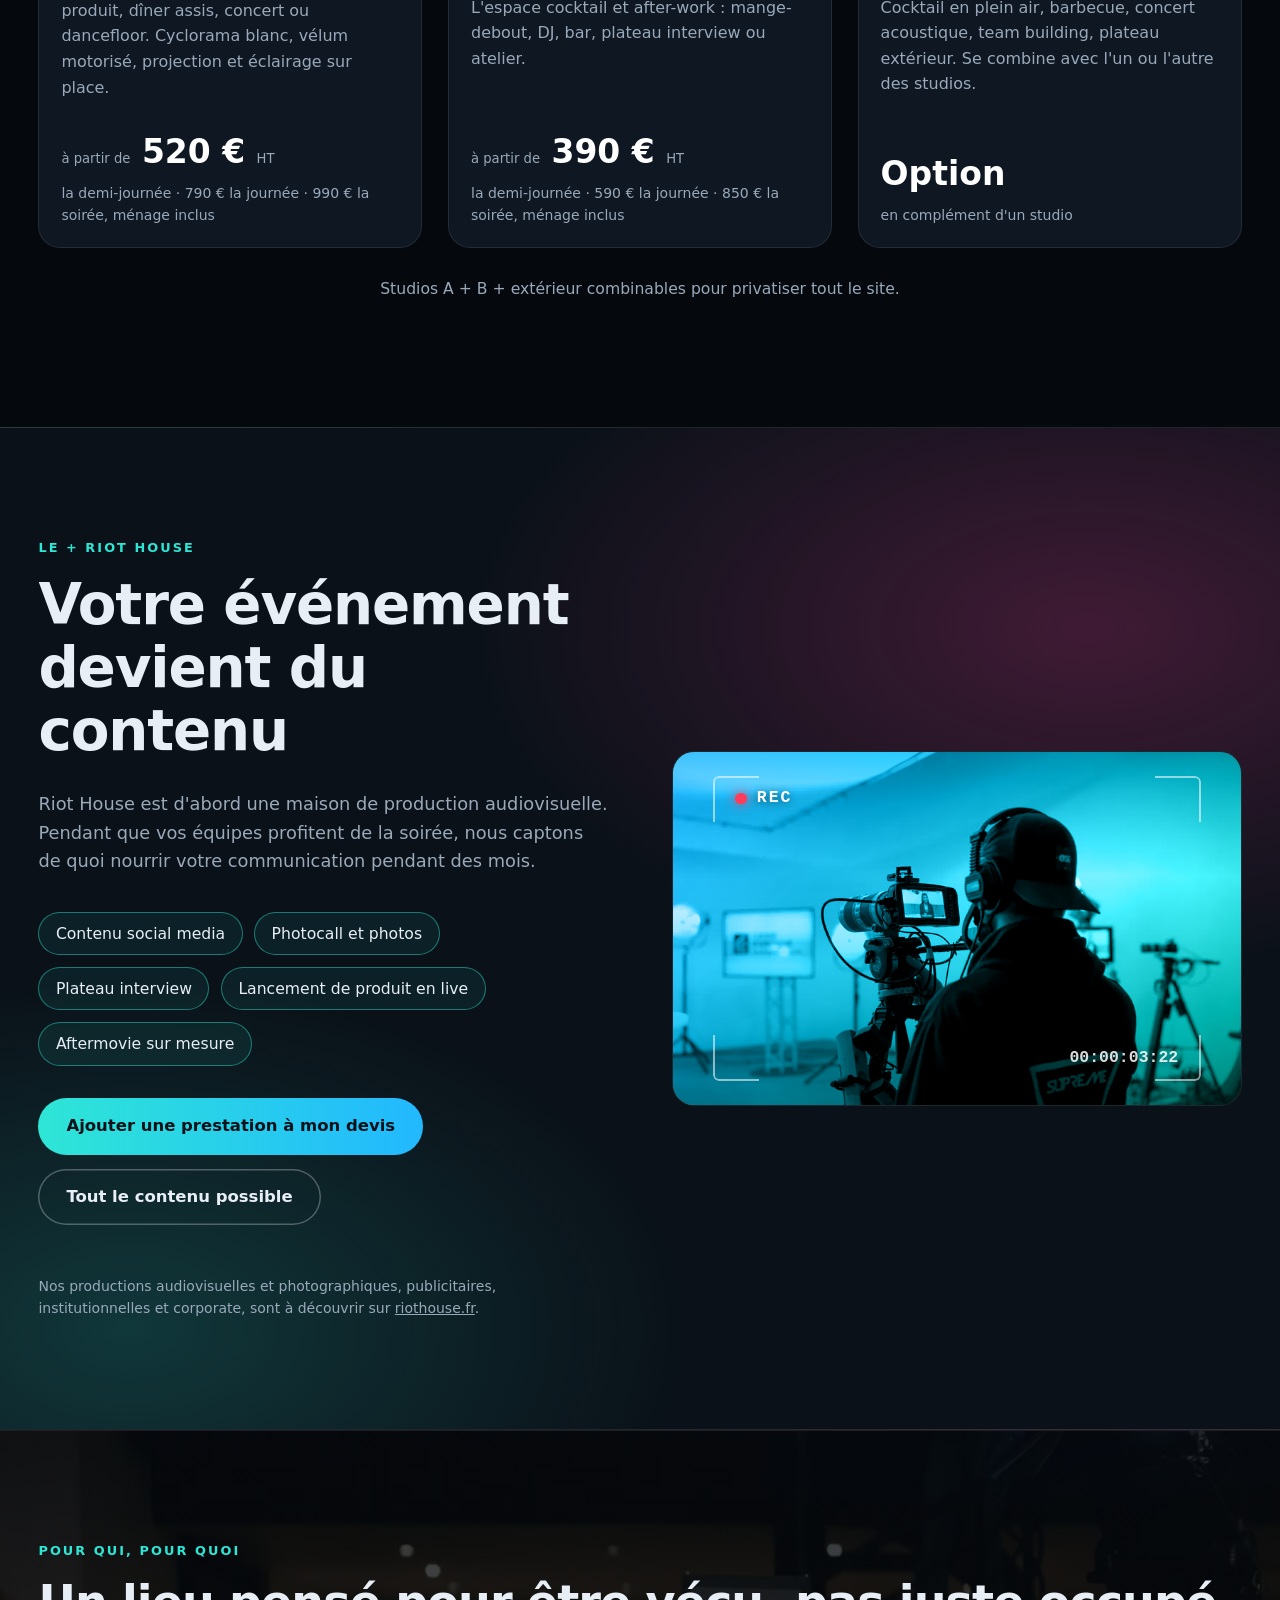
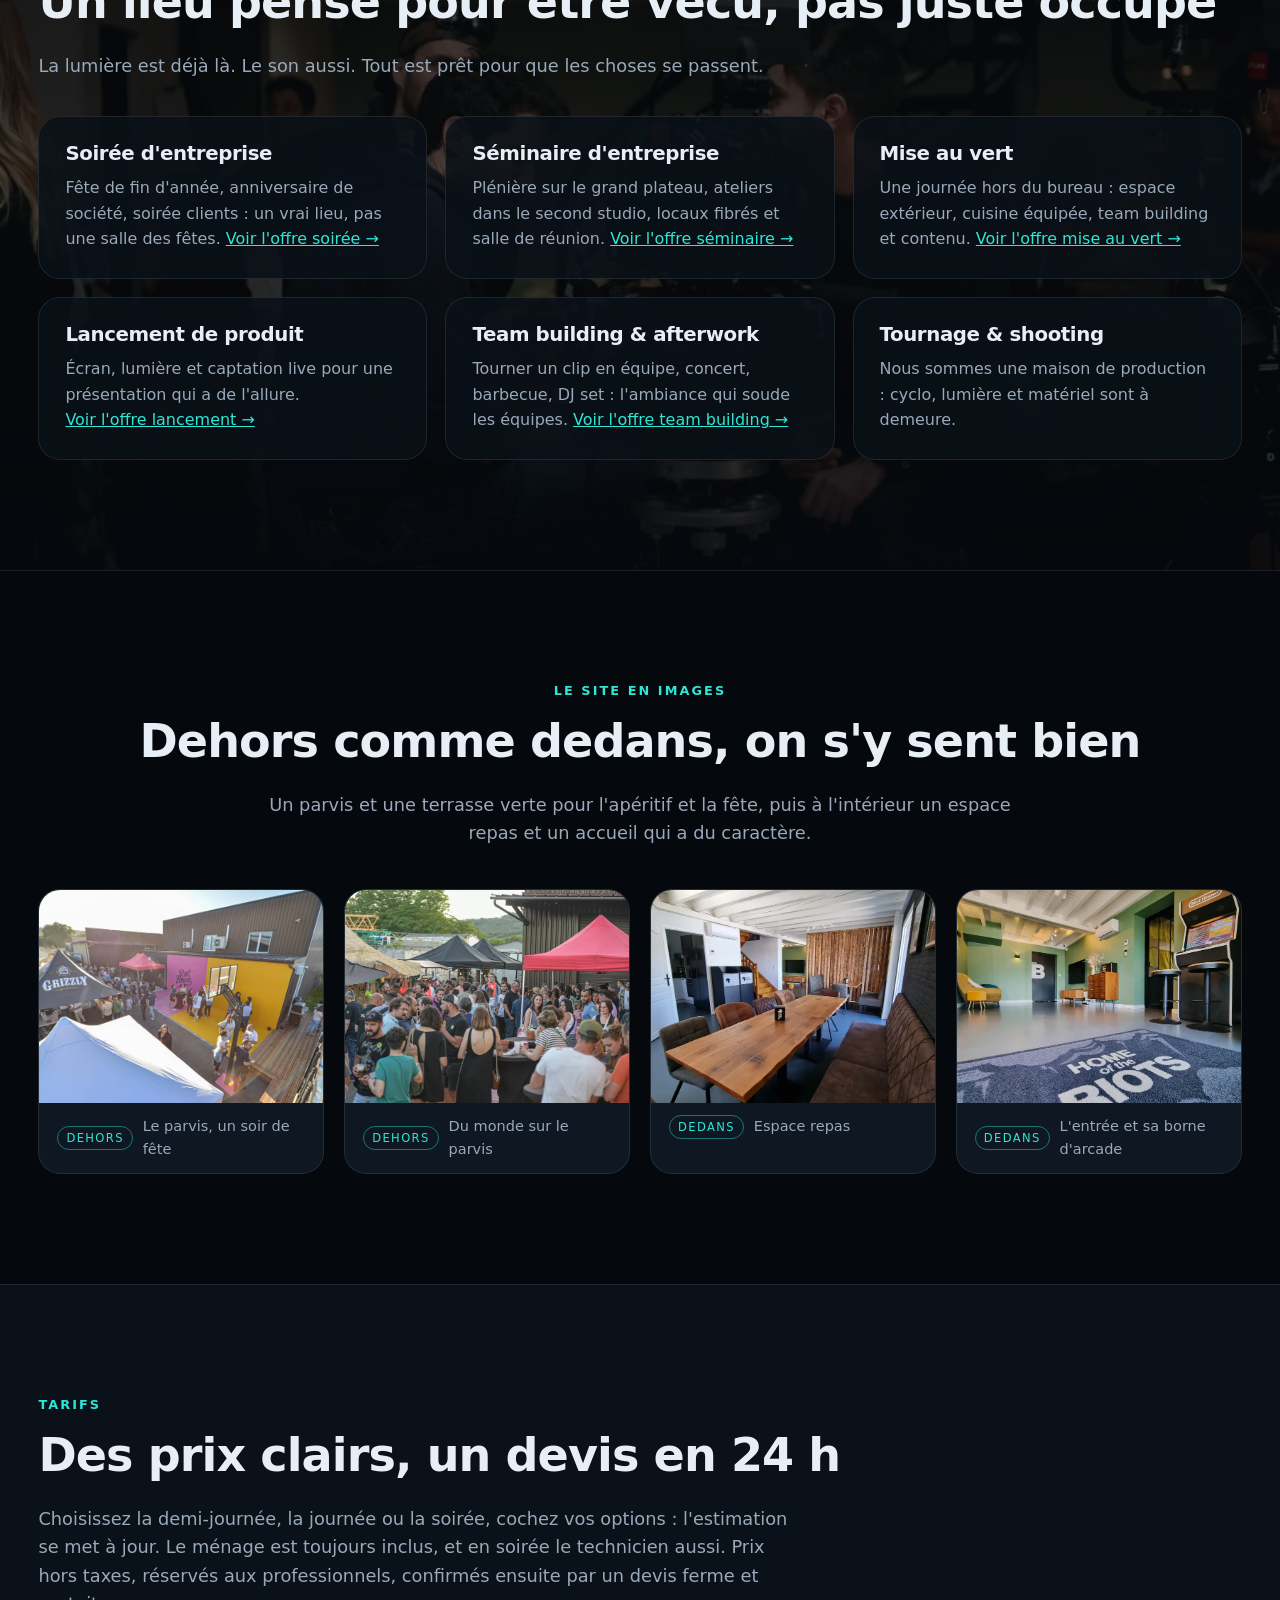
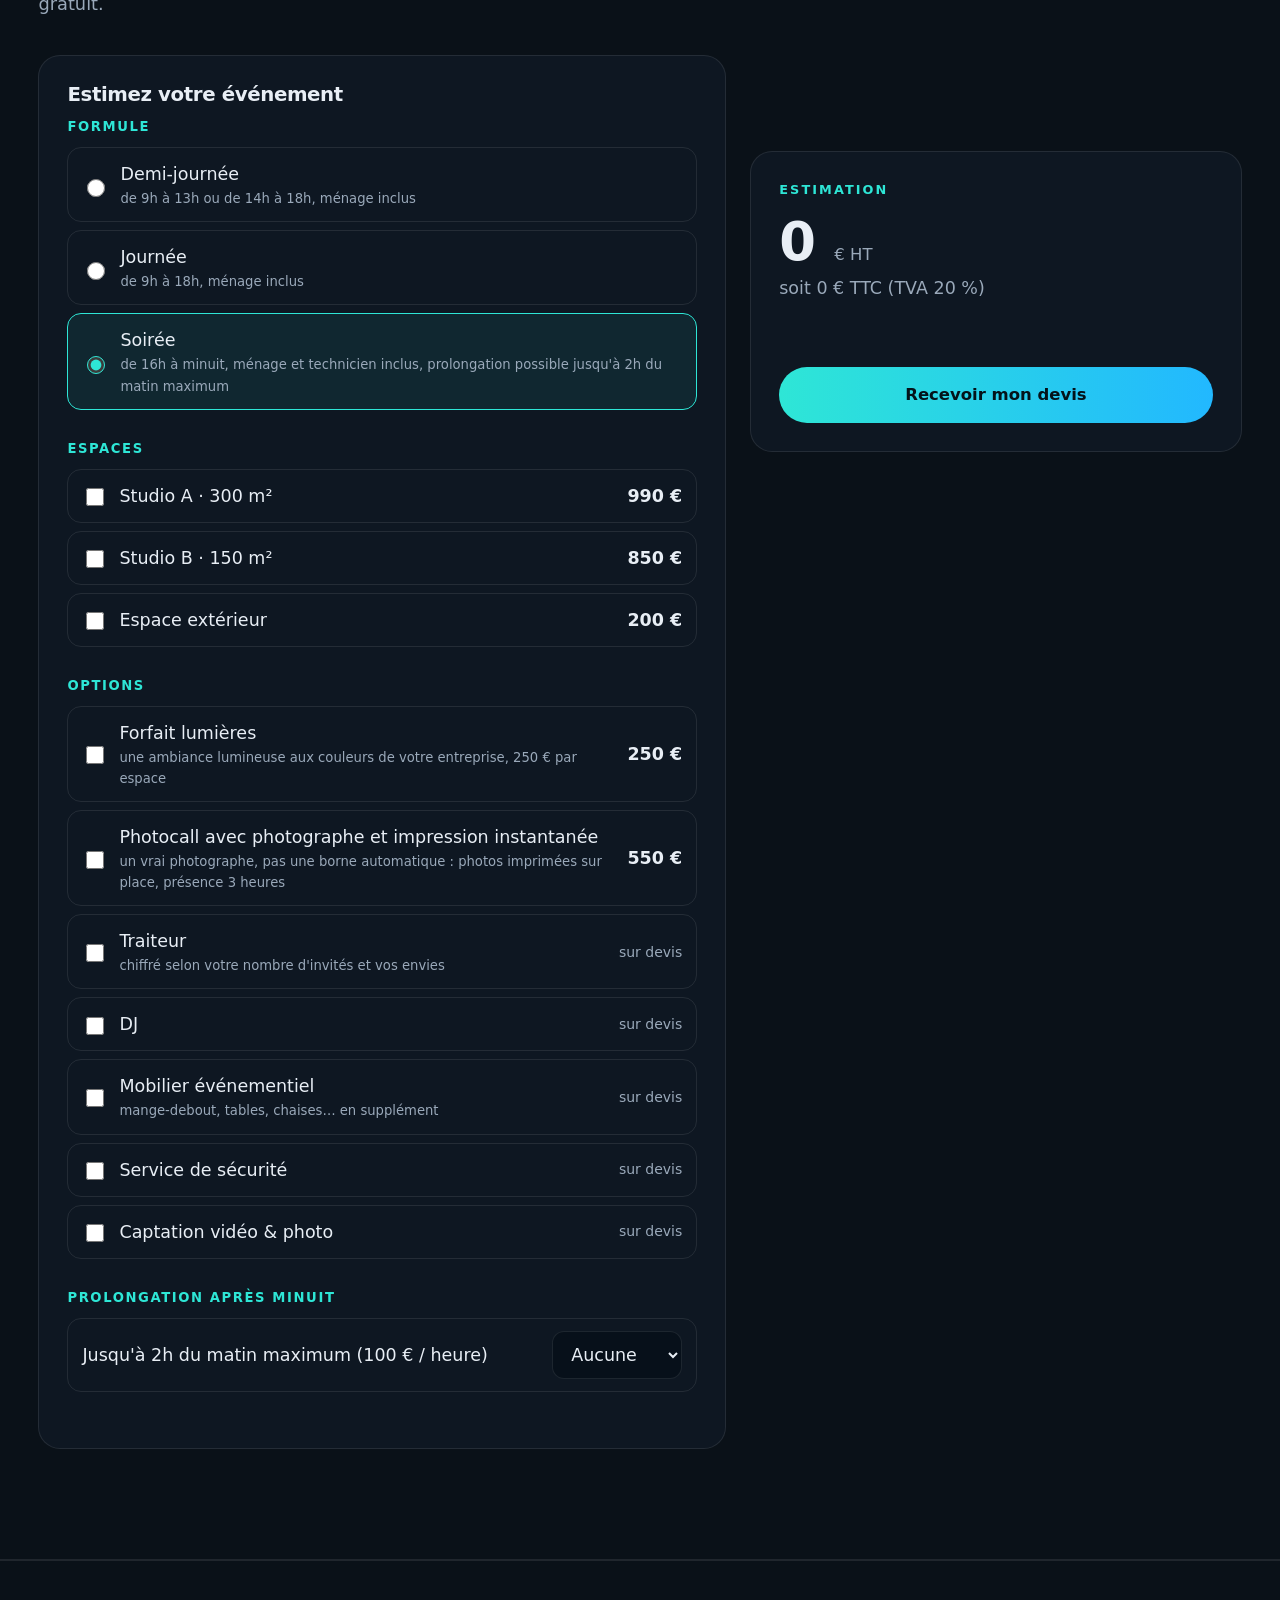
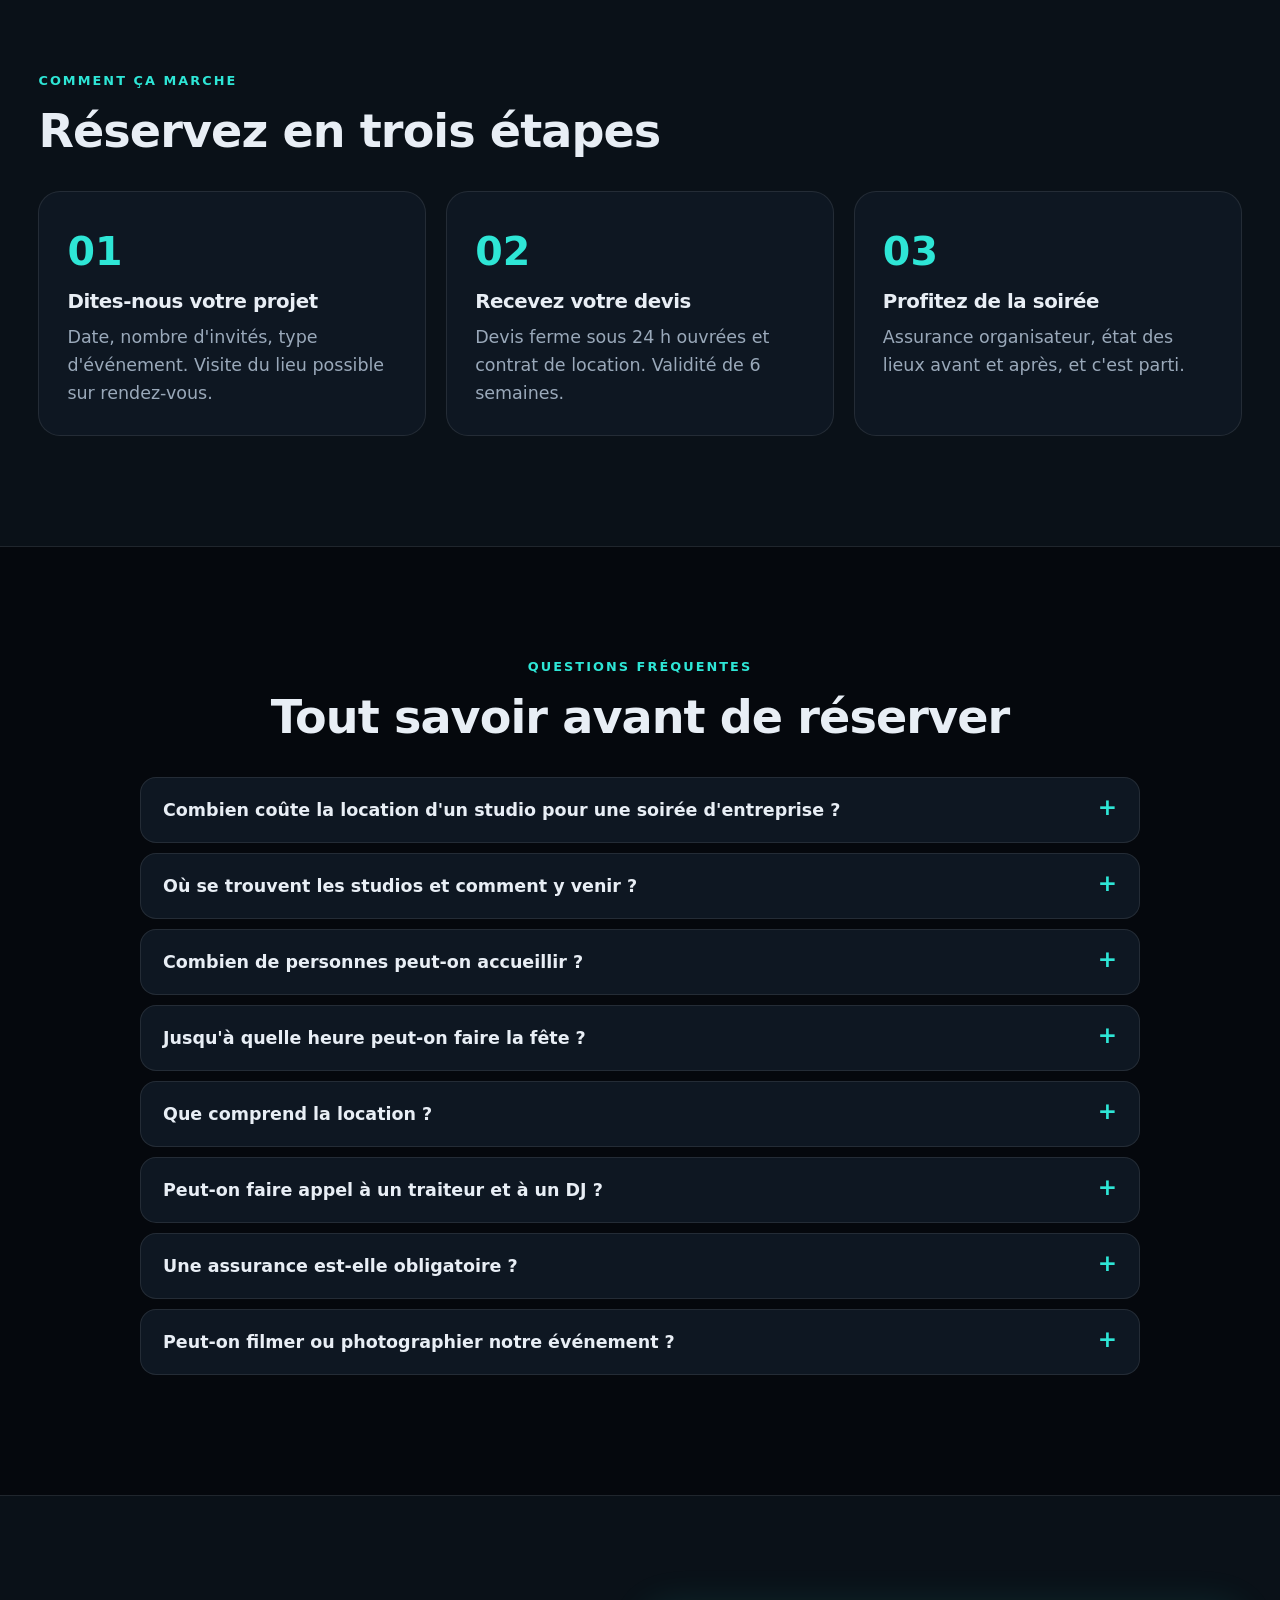
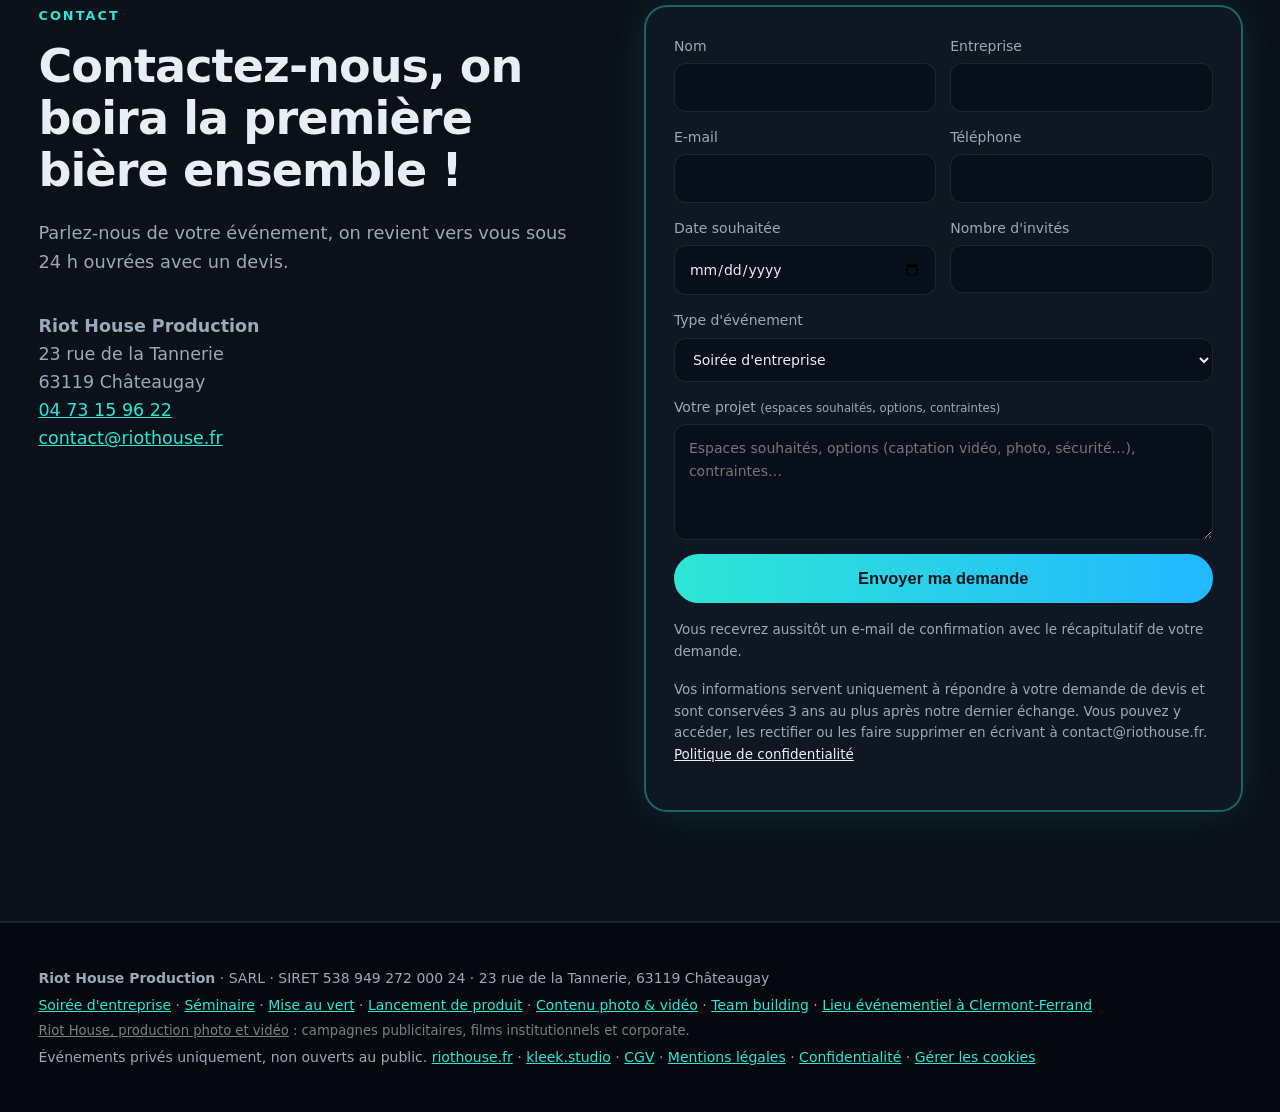
==== commit 430dfea9: "Formulaire : envoi direct à contact@riothouse.fr via FormSubmit, copie de confirmation au demandeur," ====
--- a/index.html
+++ b/index.html
@@ -21,7 +21,7 @@
 <meta name="twitter:card" content="summary_large_image">
 
 <link rel="icon" type="image/svg+xml" href="/assets/favicon.svg">
-<link rel="stylesheet" href="/assets/style.css?v=b7bc3d38">
+<link rel="stylesheet" href="/assets/style.css?v=709c5479">
 
 <script type="application/ld+json">
 {
@@ -35,7 +35,7 @@
       "url": "https://event.riothouse.fr/",
       "image": "https://event.riothouse.fr/assets/og-image.png",
       "telephone": "+33473159622",
-      "email": "contact@riothouseprod.com",
+      "email": "contact@riothouse.fr",
       "priceRange": "390 € - 2500 €",
       "maximumAttendeeCapacity": 100,
       "address": {
@@ -326,33 +326,43 @@
         <strong>Riot House Production</strong><br>
         23 rue de la Tannerie<br>63119 Châteaugay<br>
         <a href="tel:+33473159622">04 73 15 96 22</a><br>
-        <a href="mailto:contact@riothouseprod.com">contact@riothouseprod.com</a>
+        <a href="mailto:contact@riothouse.fr">contact@riothouse.fr</a>
       </address>
     </div>
-    <form class="form" id="lead-form" novalidate>
+    <form class="form" id="lead-form" action="https://formsubmit.co/contact@riothouse.fr" method="POST" novalidate>
       <div class="row">
-        <label>Nom<input name="name" required autocomplete="name"></label>
-        <label>Entreprise<input name="company" autocomplete="organization"></label>
+        <label>Nom<input name="Nom" required autocomplete="name"></label>
+        <label>Entreprise<input name="Entreprise" autocomplete="organization"></label>
       </div>
       <div class="row">
         <label>E-mail<input name="email" type="email" required autocomplete="email"></label>
-        <label>Téléphone<input name="phone" type="tel" autocomplete="tel"></label>
+        <label>Téléphone<input name="Téléphone" type="tel" autocomplete="tel"></label>
       </div>
       <div class="row">
-        <label>Date souhaitée<input name="date" type="date"></label>
-        <label>Nombre d'invités<input name="guests" type="number" min="1" max="100" inputmode="numeric"></label>
+        <label>Date souhaitée<input name="Date souhaitée" type="date"></label>
+        <label>Nombre d'invités<input name="Nombre d'invités" type="number" min="1" max="100" inputmode="numeric"></label>
       </div>
       <label>Type d'événement
-        <select name="type">
+        <select name="Type d'événement">
           <option>Soirée d'entreprise</option><option>Séminaire</option><option>Mise au vert</option><option>Lancement de produit</option>
           <option>Team building / afterwork</option><option>Tournage / shooting</option><option>Autre</option>
         </select>
       </label>
-      <label>Votre projet <small>(espaces souhaités, options, contraintes)</small><textarea name="message" rows="4" placeholder="Espaces souhaités, options (captation vidéo, photo, sécurité…), contraintes…"></textarea></label>
-      <input type="hidden" name="estimate" id="estimate-field">
-      <input type="text" name="website" tabindex="-1" autocomplete="off" class="hp" aria-hidden="true">
+      <div class="form-estimate" id="form-estimate" hidden>
+        <p class="eyebrow">Votre estimation</p>
+        <p id="form-estimate-text"></p>
+        <small>Elle est jointe automatiquement à votre demande.</small>
+      </div>
+      <label>Votre projet <small>(espaces souhaités, options, contraintes)</small><textarea name="Votre projet" rows="4" placeholder="Espaces souhaités, options (captation vidéo, photo, sécurité…), contraintes…"></textarea></label>
+      <input type="hidden" name="Estimation" id="estimate-field" value="Aucune estimation">
+      <input type="hidden" name="_subject" value="Demande de devis événement">
+      <input type="hidden" name="_template" value="table">
+      <input type="hidden" name="_next" value="https://event.riothouse.fr/merci.html">
+      <input type="hidden" name="_autoresponse" value="Bonjour, merci pour votre demande de devis ! Nous l'avons bien reçue et revenons vers vous sous 24 h ouvrées. Vous trouverez ci-dessous le récapitulatif des informations envoyées. À très vite, l'équipe Riot House Event · 04 73 15 96 22 · event.riothouse.fr">
+      <input type="text" name="_honey" tabindex="-1" autocomplete="off" class="hp" aria-hidden="true">
       <button class="btn btn-block" type="submit">Envoyer ma demande</button>
-      <p class="fine legal-note">Vos informations servent uniquement à répondre à votre demande de devis et sont conservées 3 ans au plus après notre dernier échange. Vous pouvez y accéder, les rectifier ou les faire supprimer en écrivant à contact@riothouseprod.com. <a href="/confidentialite/">Politique de confidentialité</a></p>
+      <p class="fine">Vous recevrez aussitôt un e-mail de confirmation avec le récapitulatif de votre demande.</p>
+      <p class="fine legal-note">Vos informations servent uniquement à répondre à votre demande de devis et sont conservées 3 ans au plus après notre dernier échange. Vous pouvez y accéder, les rectifier ou les faire supprimer en écrivant à contact@riothouse.fr. <a href="/confidentialite/">Politique de confidentialité</a></p>
       <p class="fine" id="form-status" role="status"></p>
     </form>
   </div>
@@ -368,9 +378,9 @@
   </div>
 </footer>
 
-<script src="/assets/ads.js?v=8fd82acd" defer></script>
+<script src="/assets/ads.js?v=1ddac0b3" defer></script>
 <script src="/assets/fx.js?v=851ea6b1" defer></script>
 <script src="/assets/cinema.js?v=e68865a1" defer></script>
-<script src="/assets/app.js?v=1b03adfe" defer></script>
+<script src="/assets/app.js?v=2b030df9" defer></script>
 </body>
 </html>
--- a/assets/style.css
+++ b/assets/style.css
@@ -435,3 +435,10 @@
 .ph-contenu-photo-video>img{filter:brightness(1.35) saturate(1.1)}
 .ph-contenu-photo-video::before{background:linear-gradient(90deg,rgba(5,8,13,.85) 15%,rgba(5,8,13,.35) 60%,rgba(5,8,13,.1)),linear-gradient(180deg,transparent 65%,var(--bg))}
 @media(max-width:700px){.ph-contenu-photo-video::before{background:linear-gradient(180deg,rgba(5,8,13,.3),rgba(5,8,13,.6) 70%,var(--bg))}}
+
+/* estimation rappelée dans le formulaire de contact */
+.form-estimate{margin:0 0 14px;padding:14px 16px;border:1px solid rgba(46,230,214,.35);border-radius:14px;background:rgba(46,230,214,.06)}
+.form-estimate[hidden]{display:none}
+.form-estimate .eyebrow{margin:0 0 4px}
+.form-estimate p{margin:0;color:#fff;font-size:.92rem;line-height:1.45}
+.form-estimate small{display:block;margin-top:6px;color:var(--muted)}
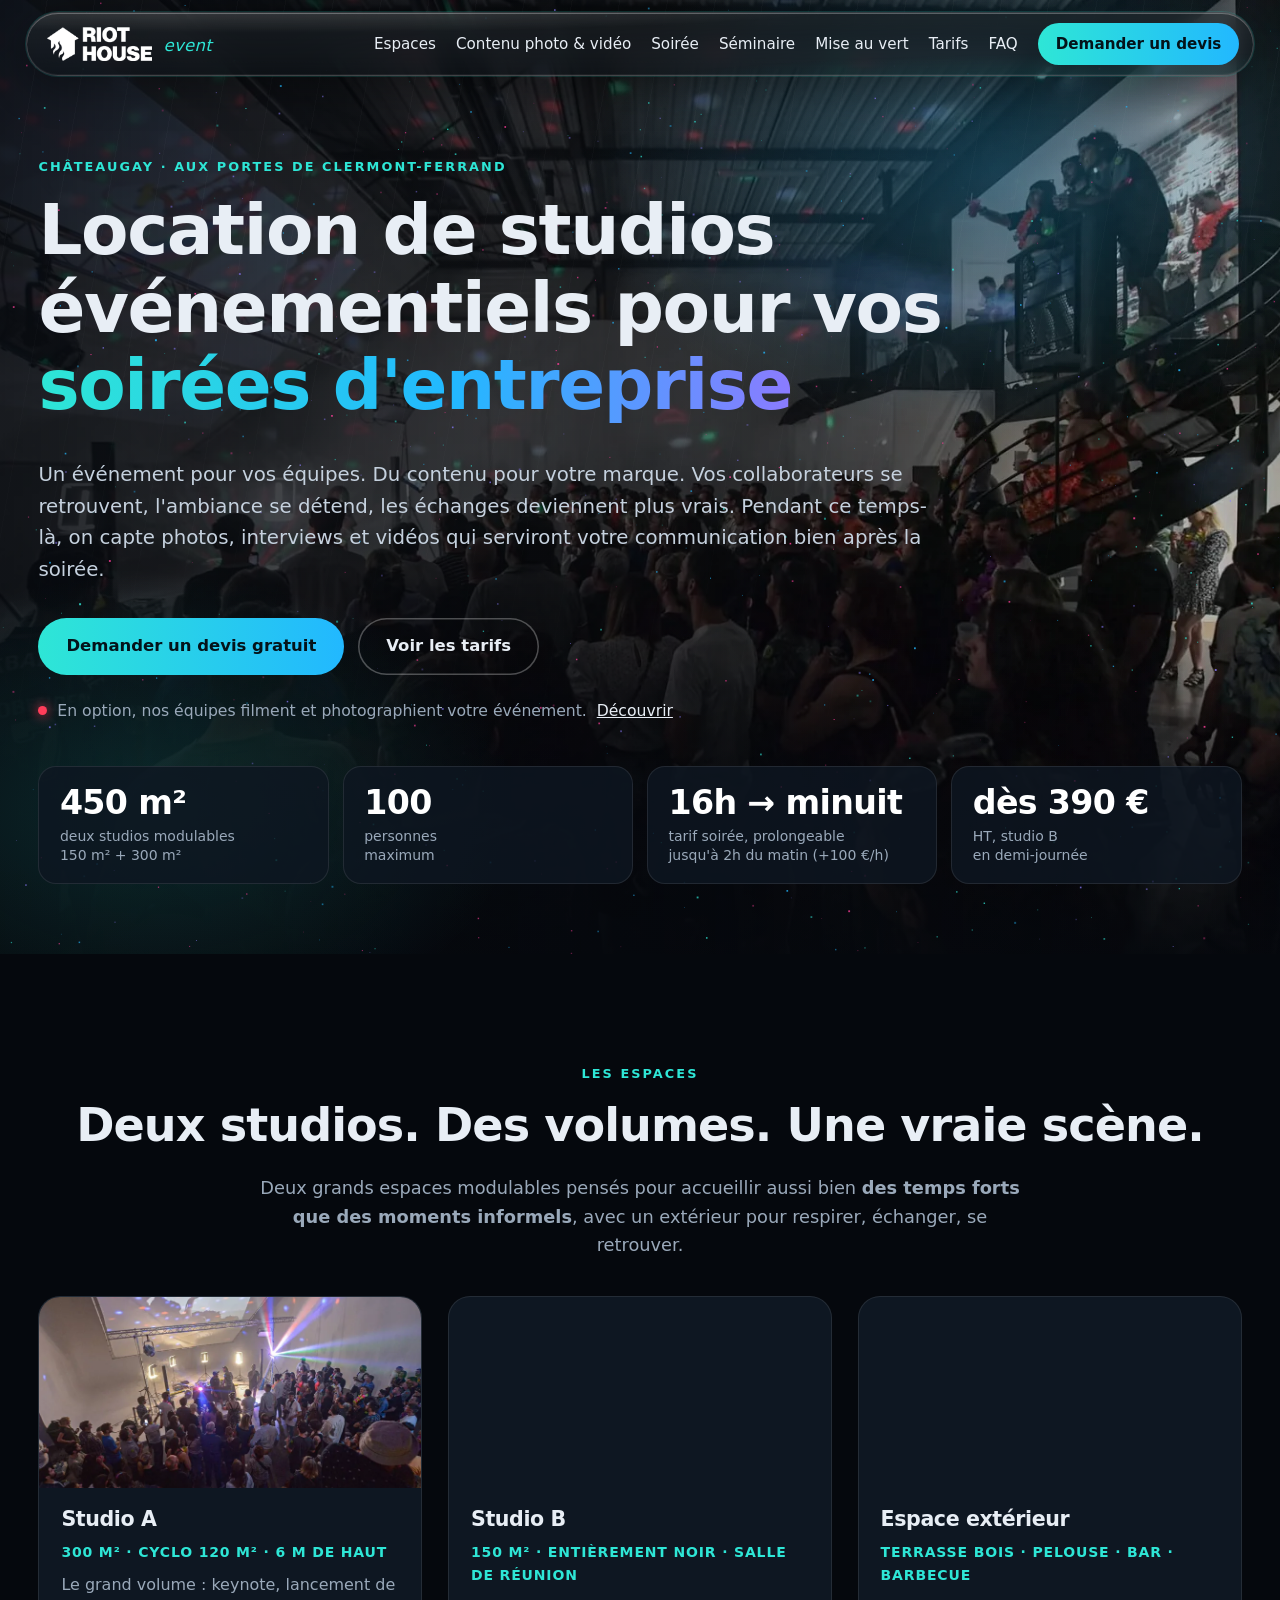
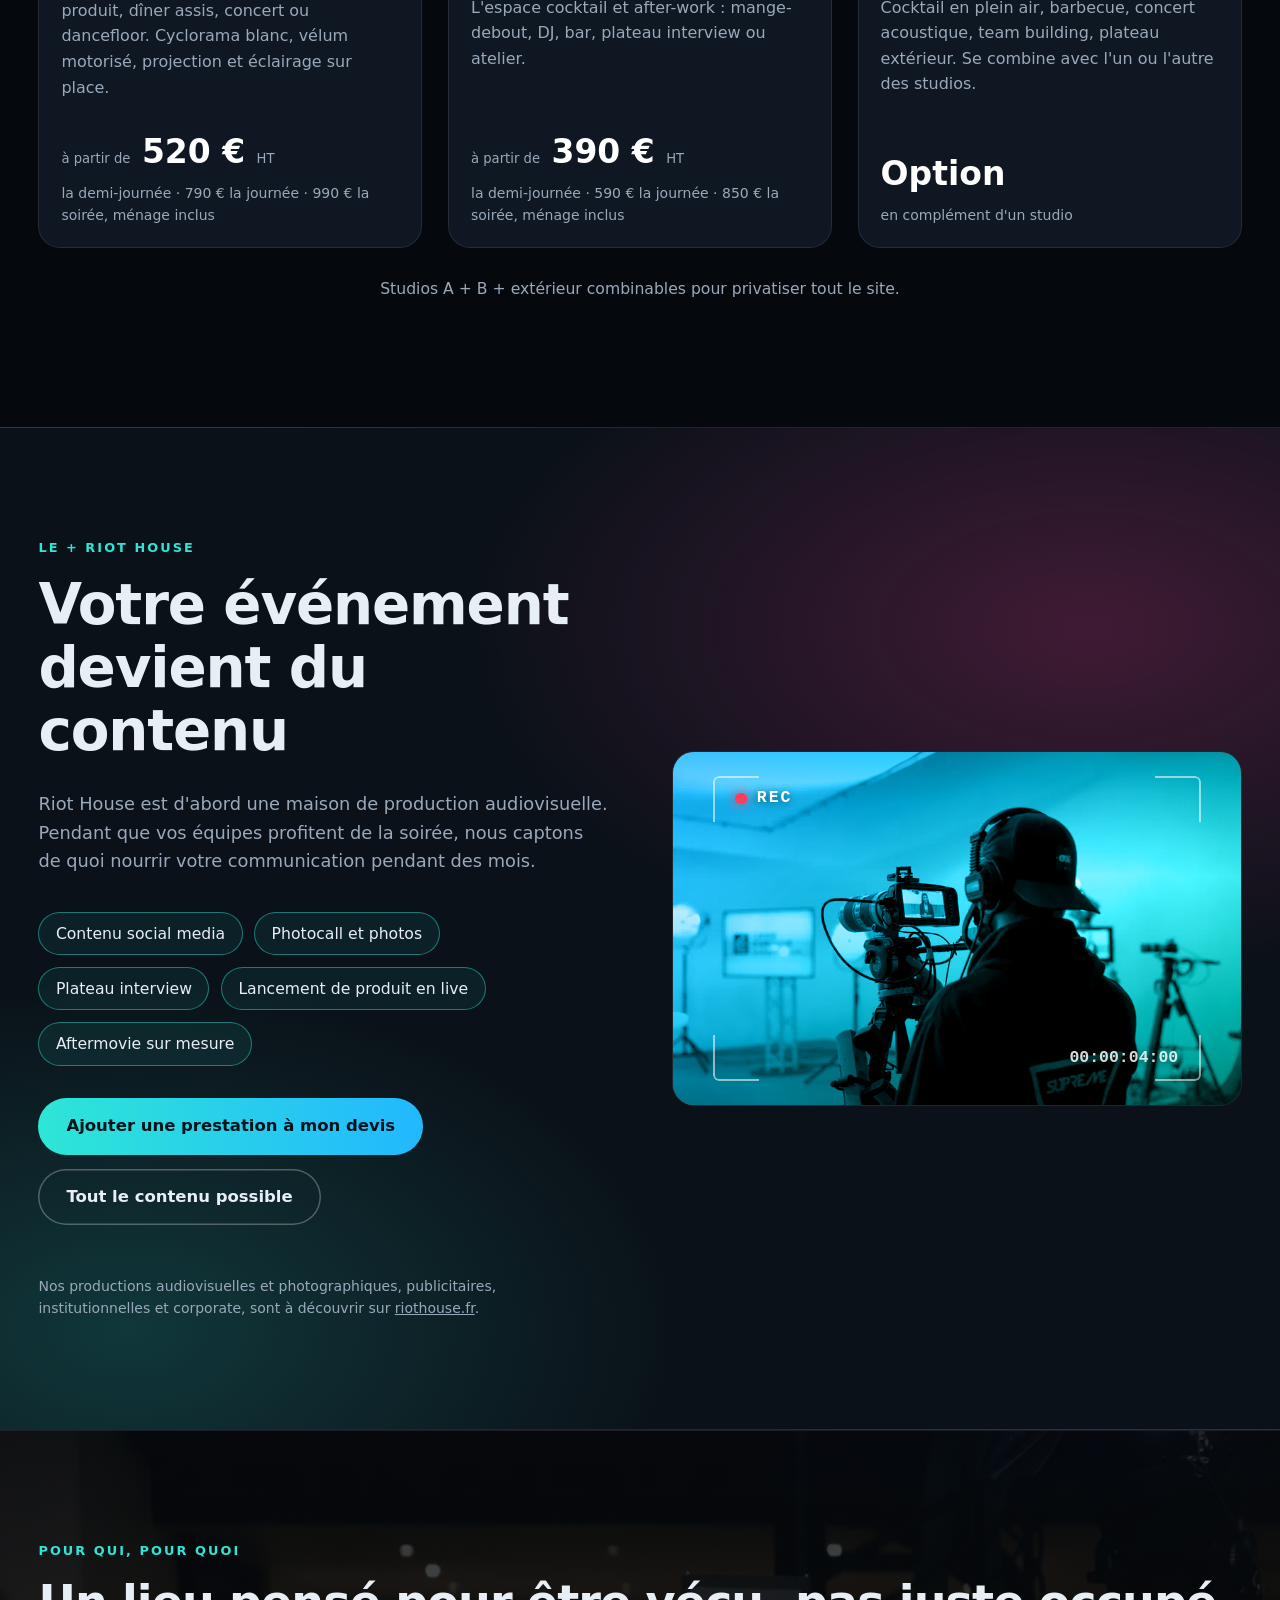
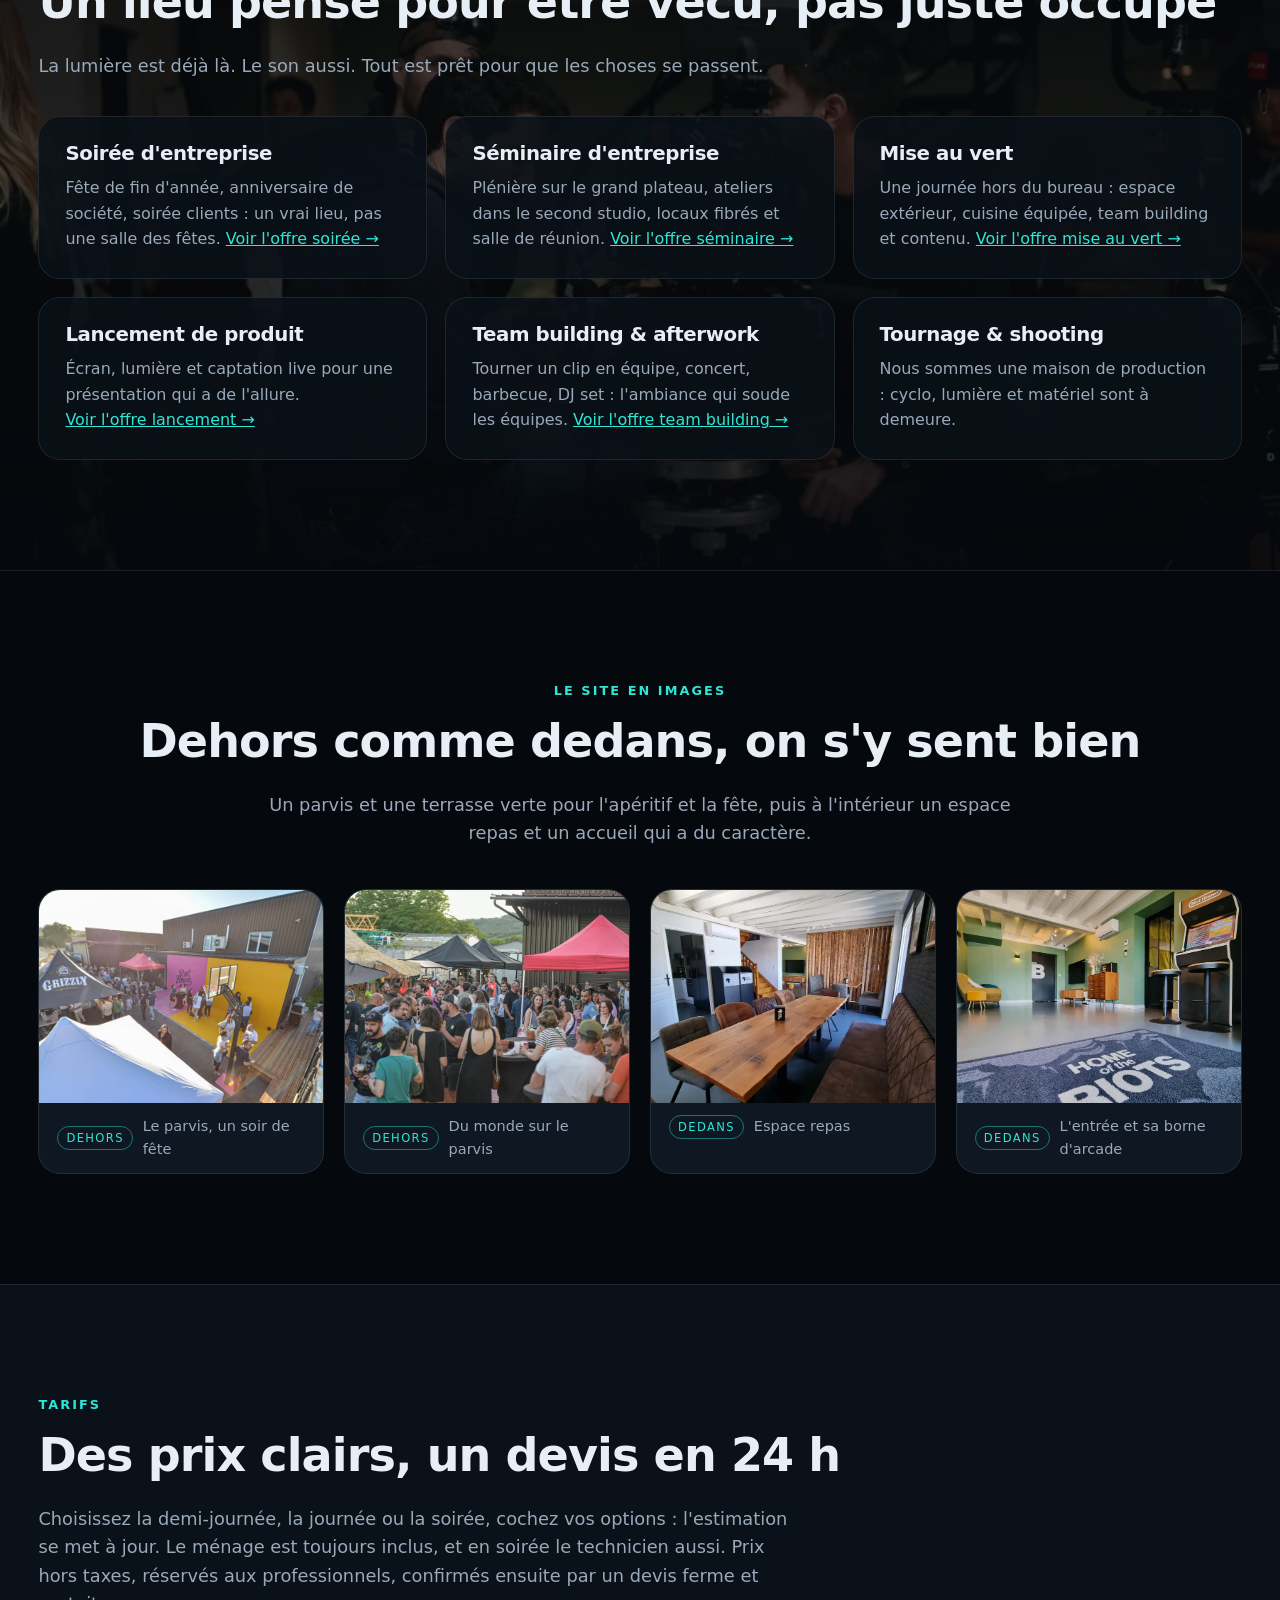
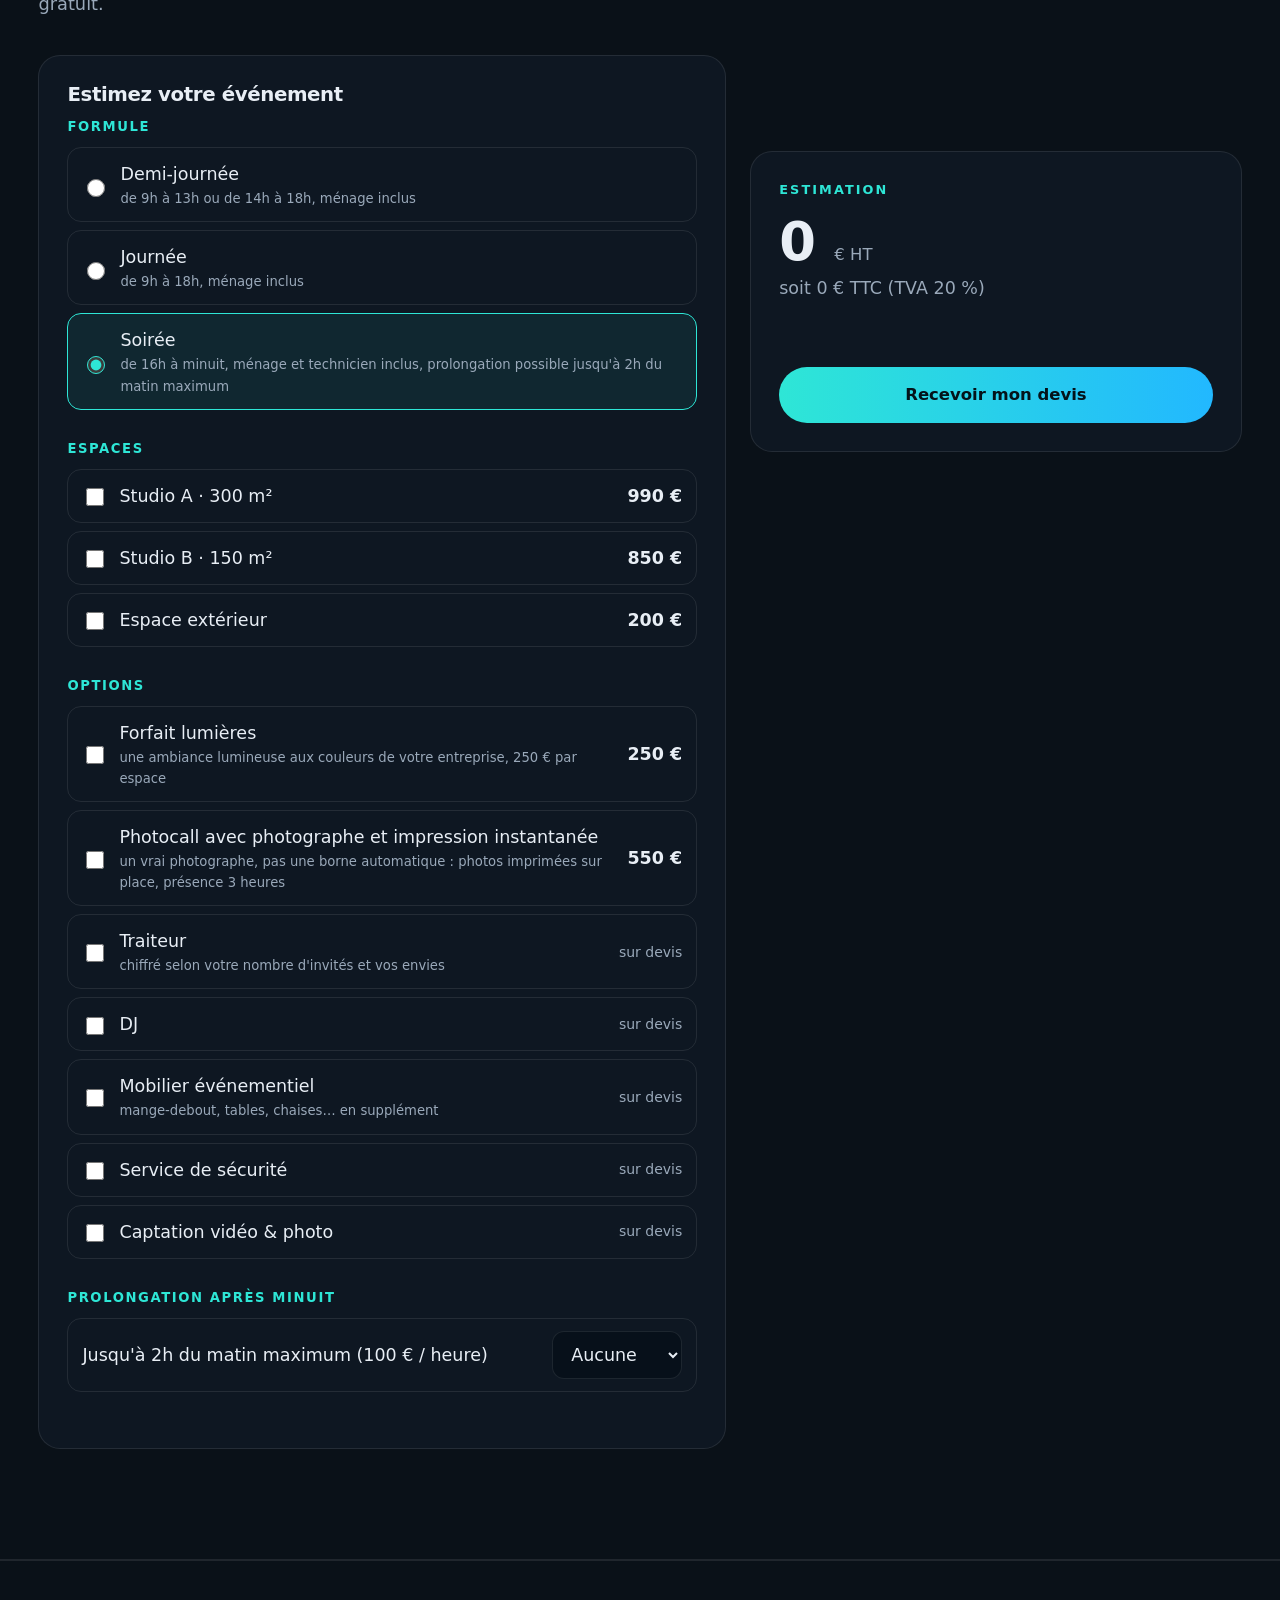
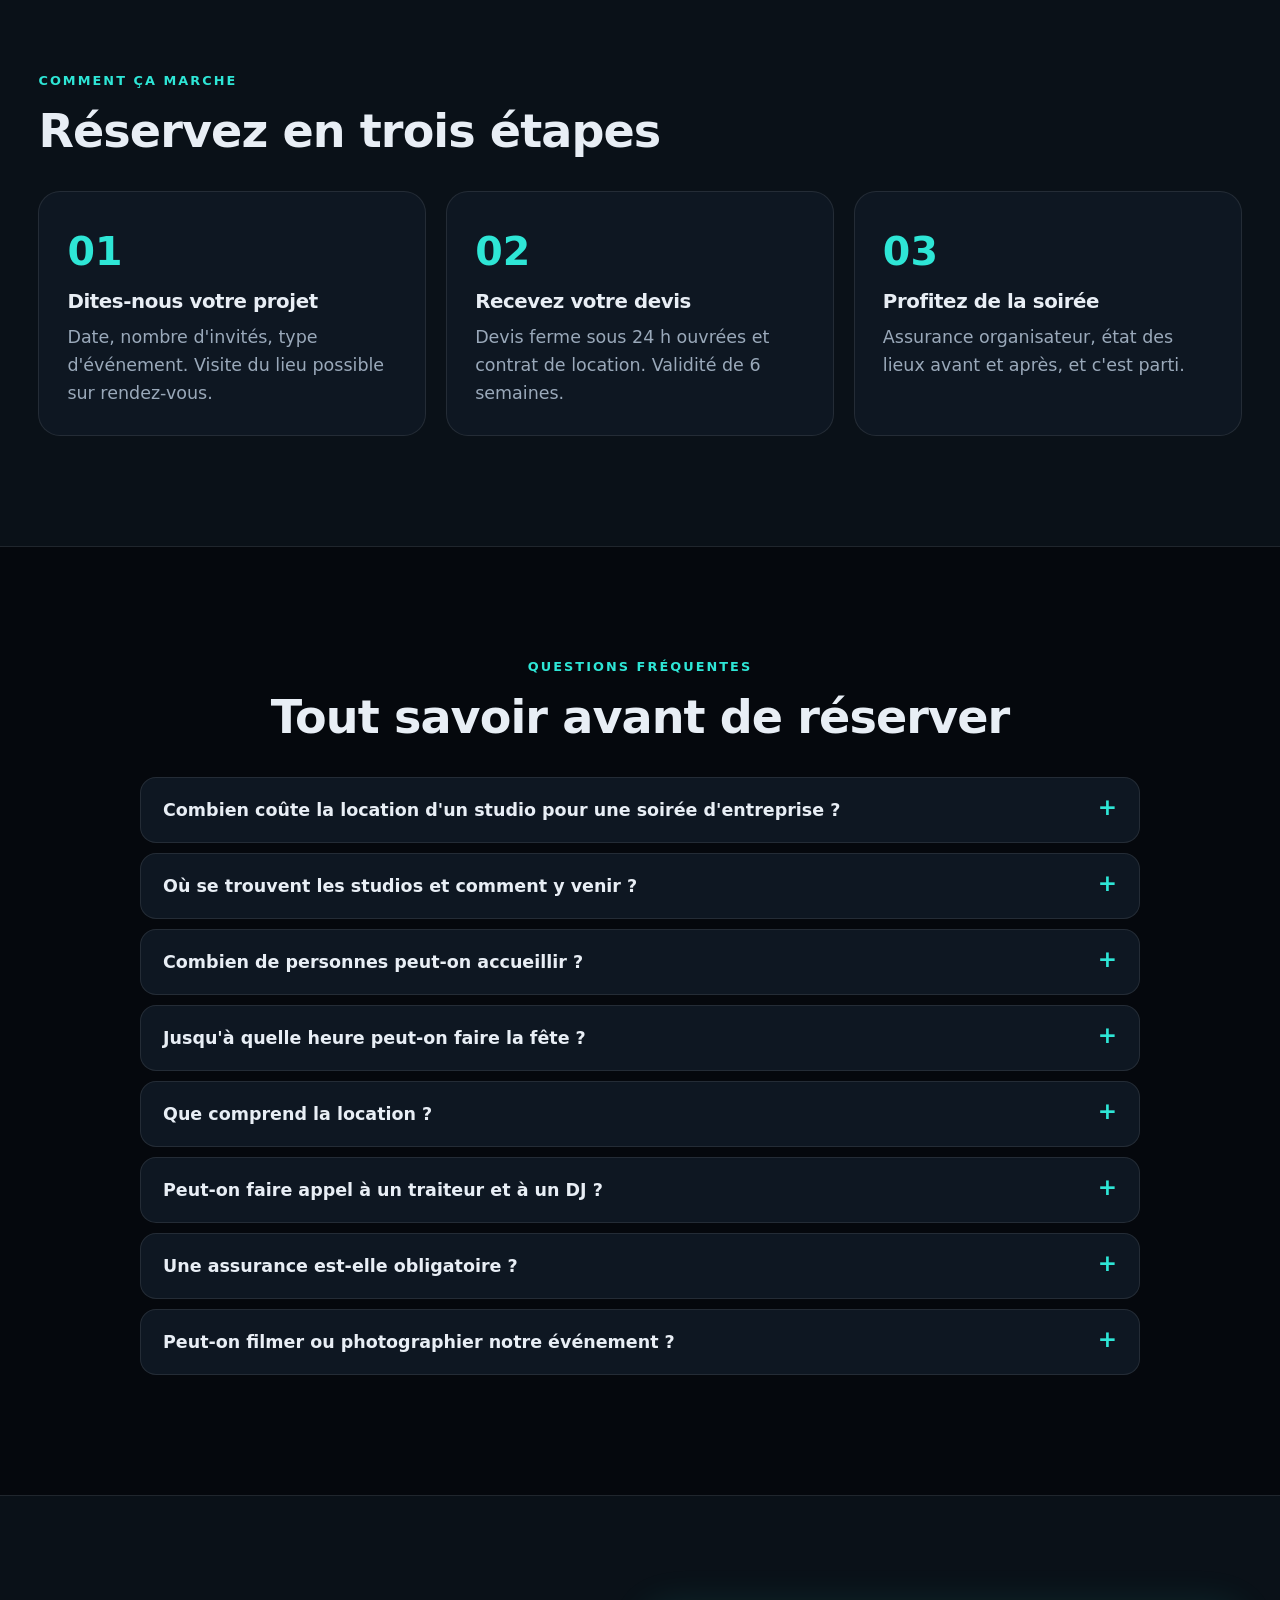
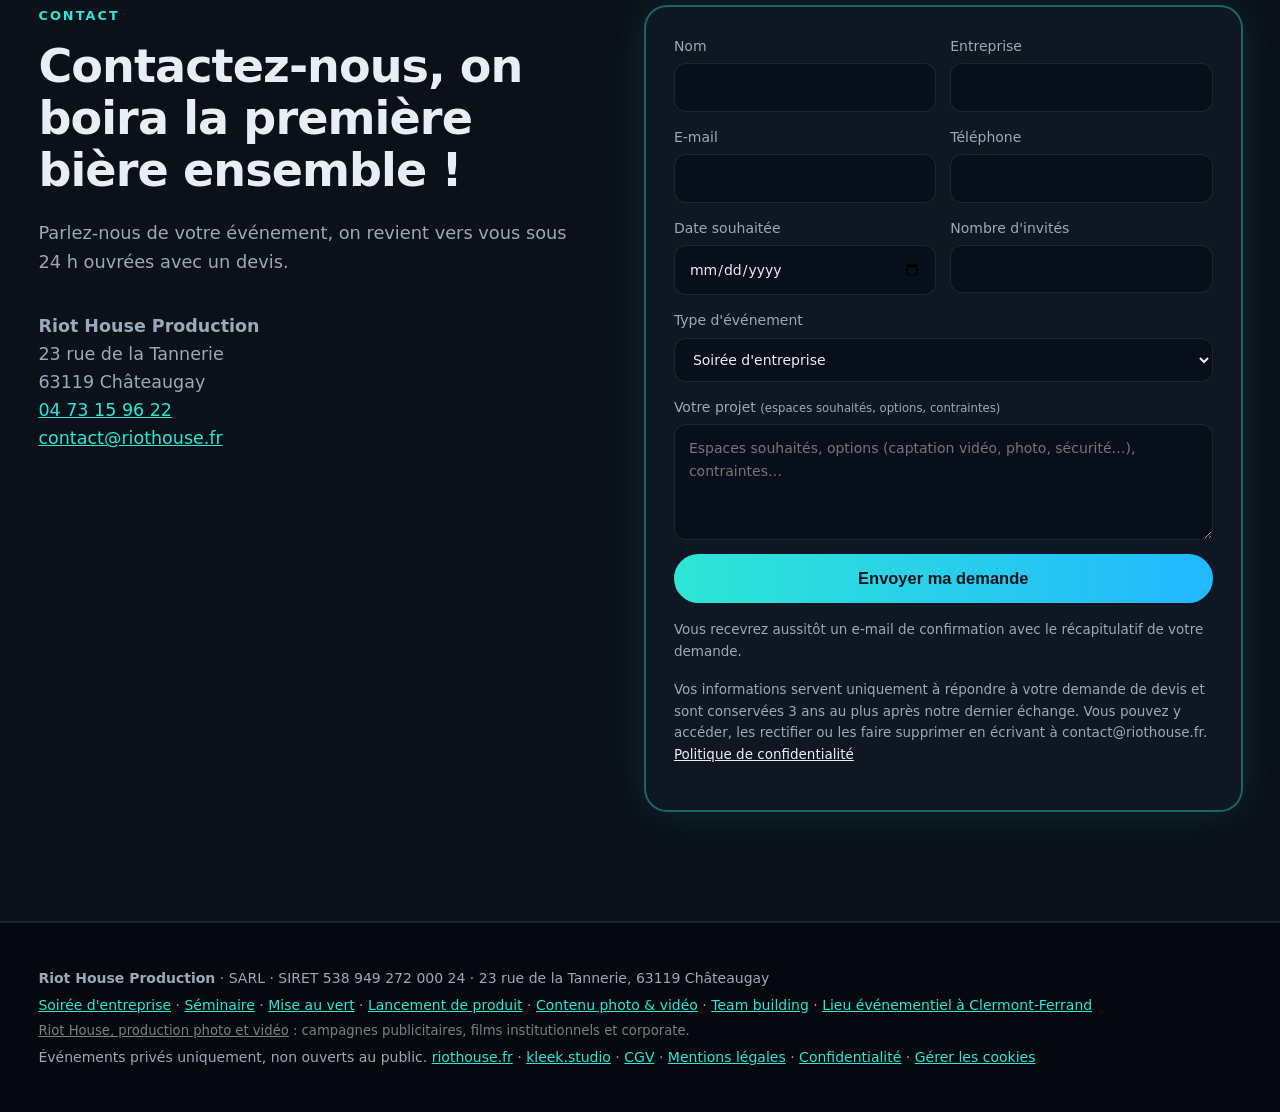
==== commit da649d12: "Formulaire : demandes envoyées à riothouseprod@gmail.com Co-Authored-By: Claude Opus 5.5 <noreply@an" ====
--- a/index.html
+++ b/index.html
@@ -329,7 +329,7 @@
         <a href="mailto:contact@riothouse.fr">contact@riothouse.fr</a>
       </address>
     </div>
-    <form class="form" id="lead-form" action="https://formsubmit.co/contact@riothouse.fr" method="POST" novalidate>
+    <form class="form" id="lead-form" action="https://formsubmit.co/riothouseprod@gmail.com" method="POST" novalidate>
       <div class="row">
         <label>Nom<input name="Nom" required autocomplete="name"></label>
         <label>Entreprise<input name="Entreprise" autocomplete="organization"></label>
@@ -381,6 +381,6 @@
 <script src="/assets/ads.js?v=1ddac0b3" defer></script>
 <script src="/assets/fx.js?v=851ea6b1" defer></script>
 <script src="/assets/cinema.js?v=e68865a1" defer></script>
-<script src="/assets/app.js?v=2b030df9" defer></script>
+<script src="/assets/app.js?v=d5778532" defer></script>
 </body>
 </html>
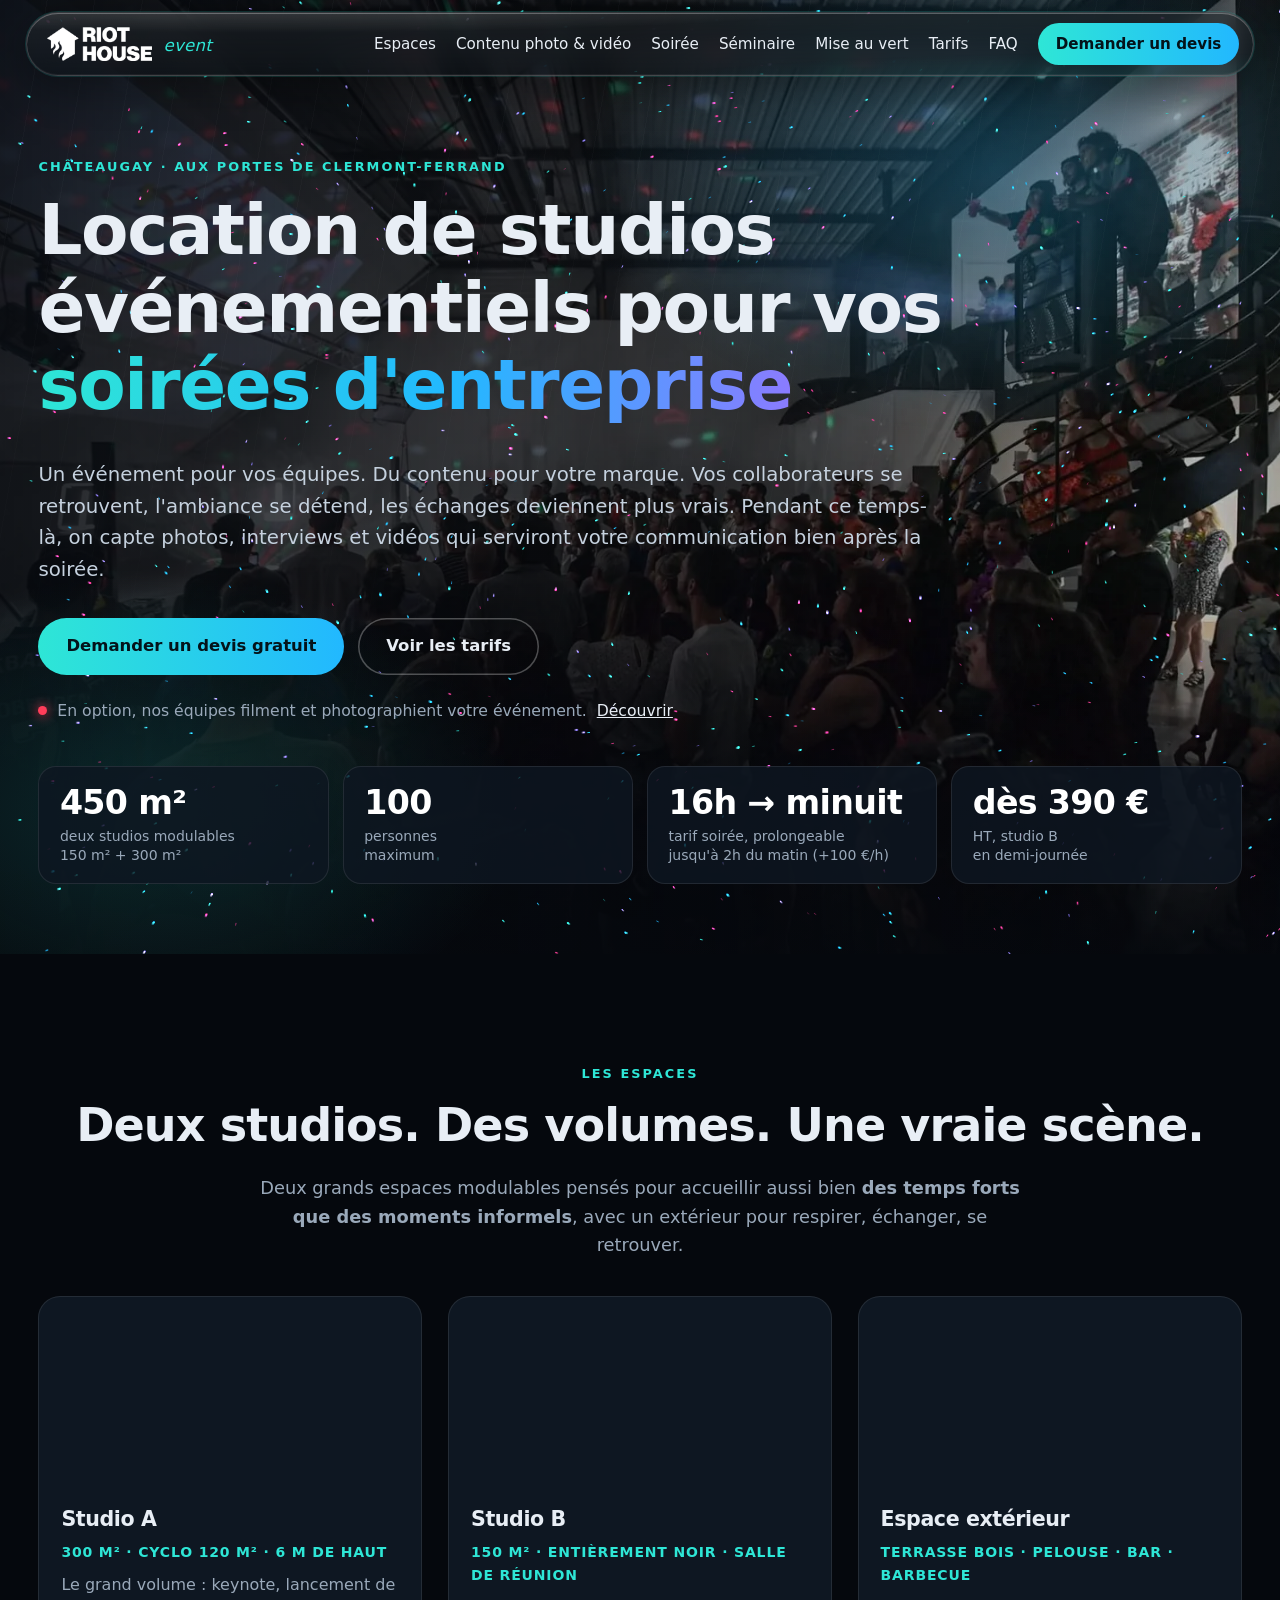
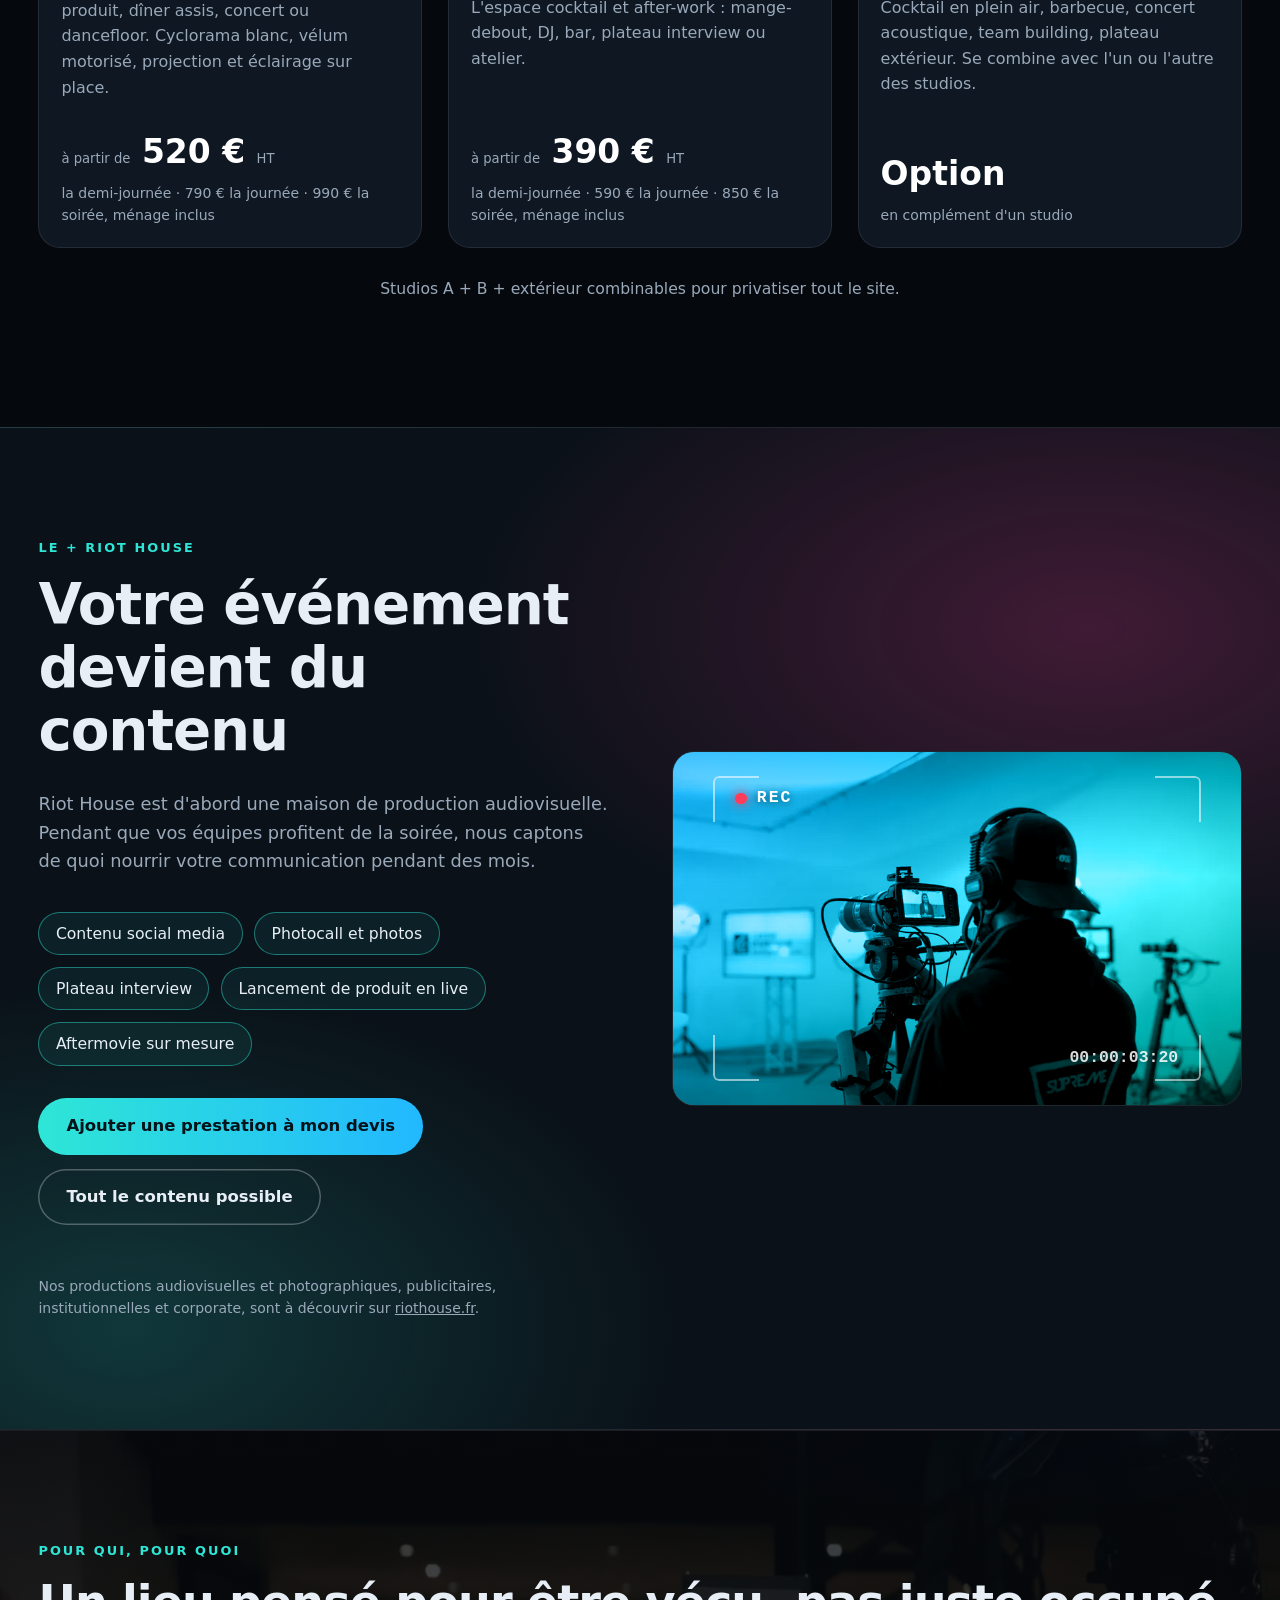
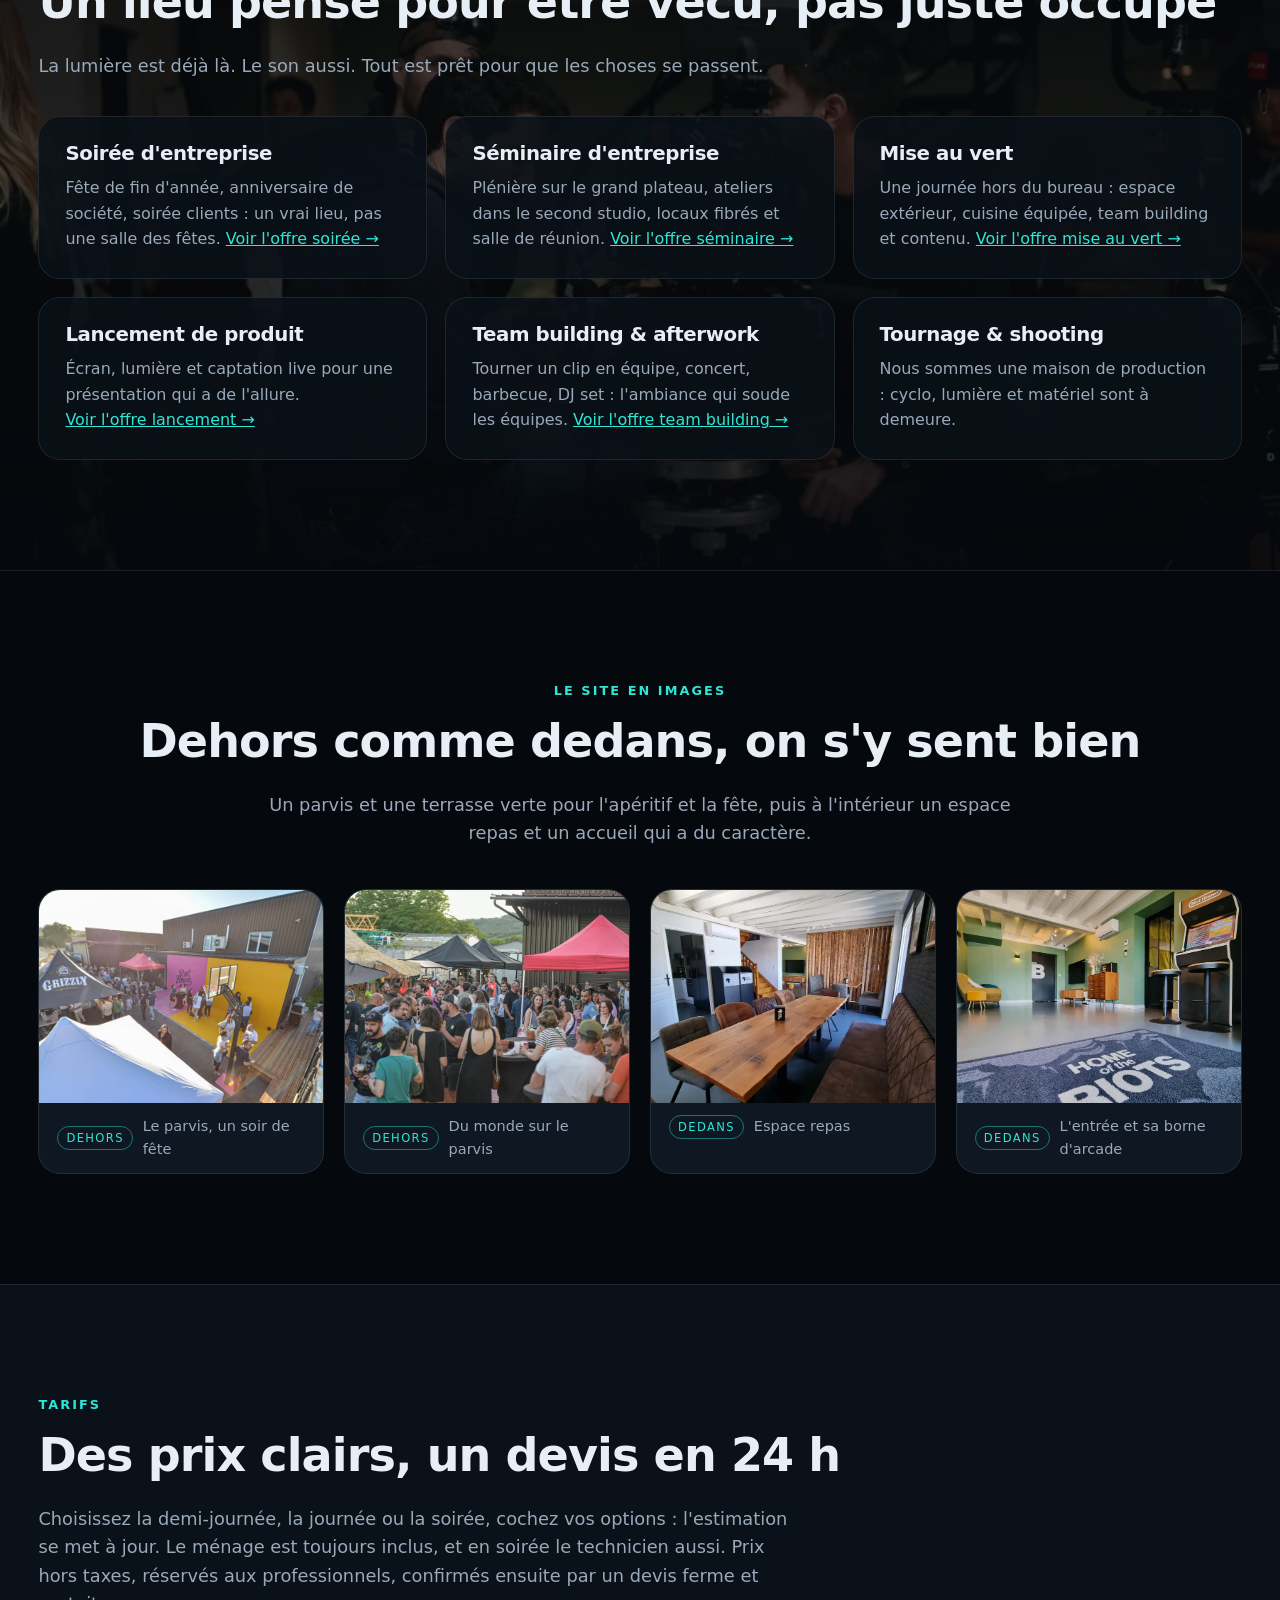
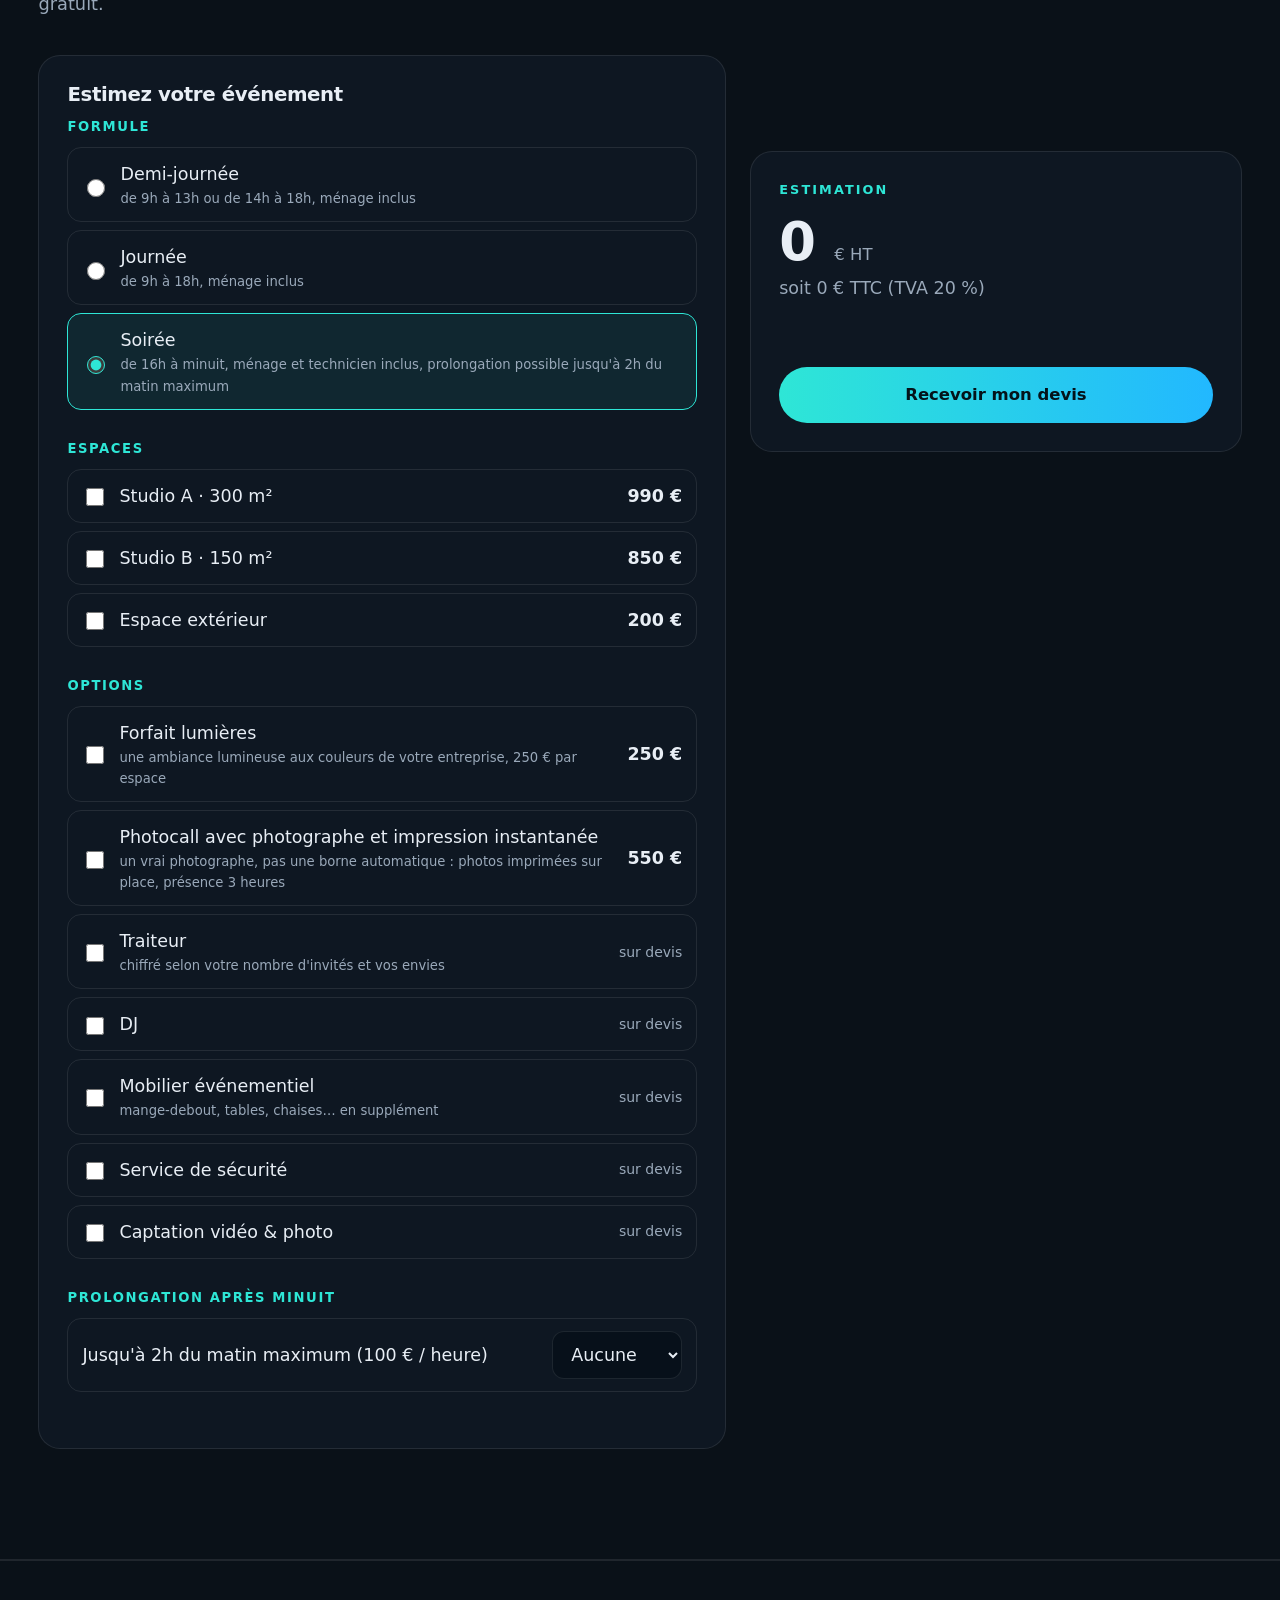
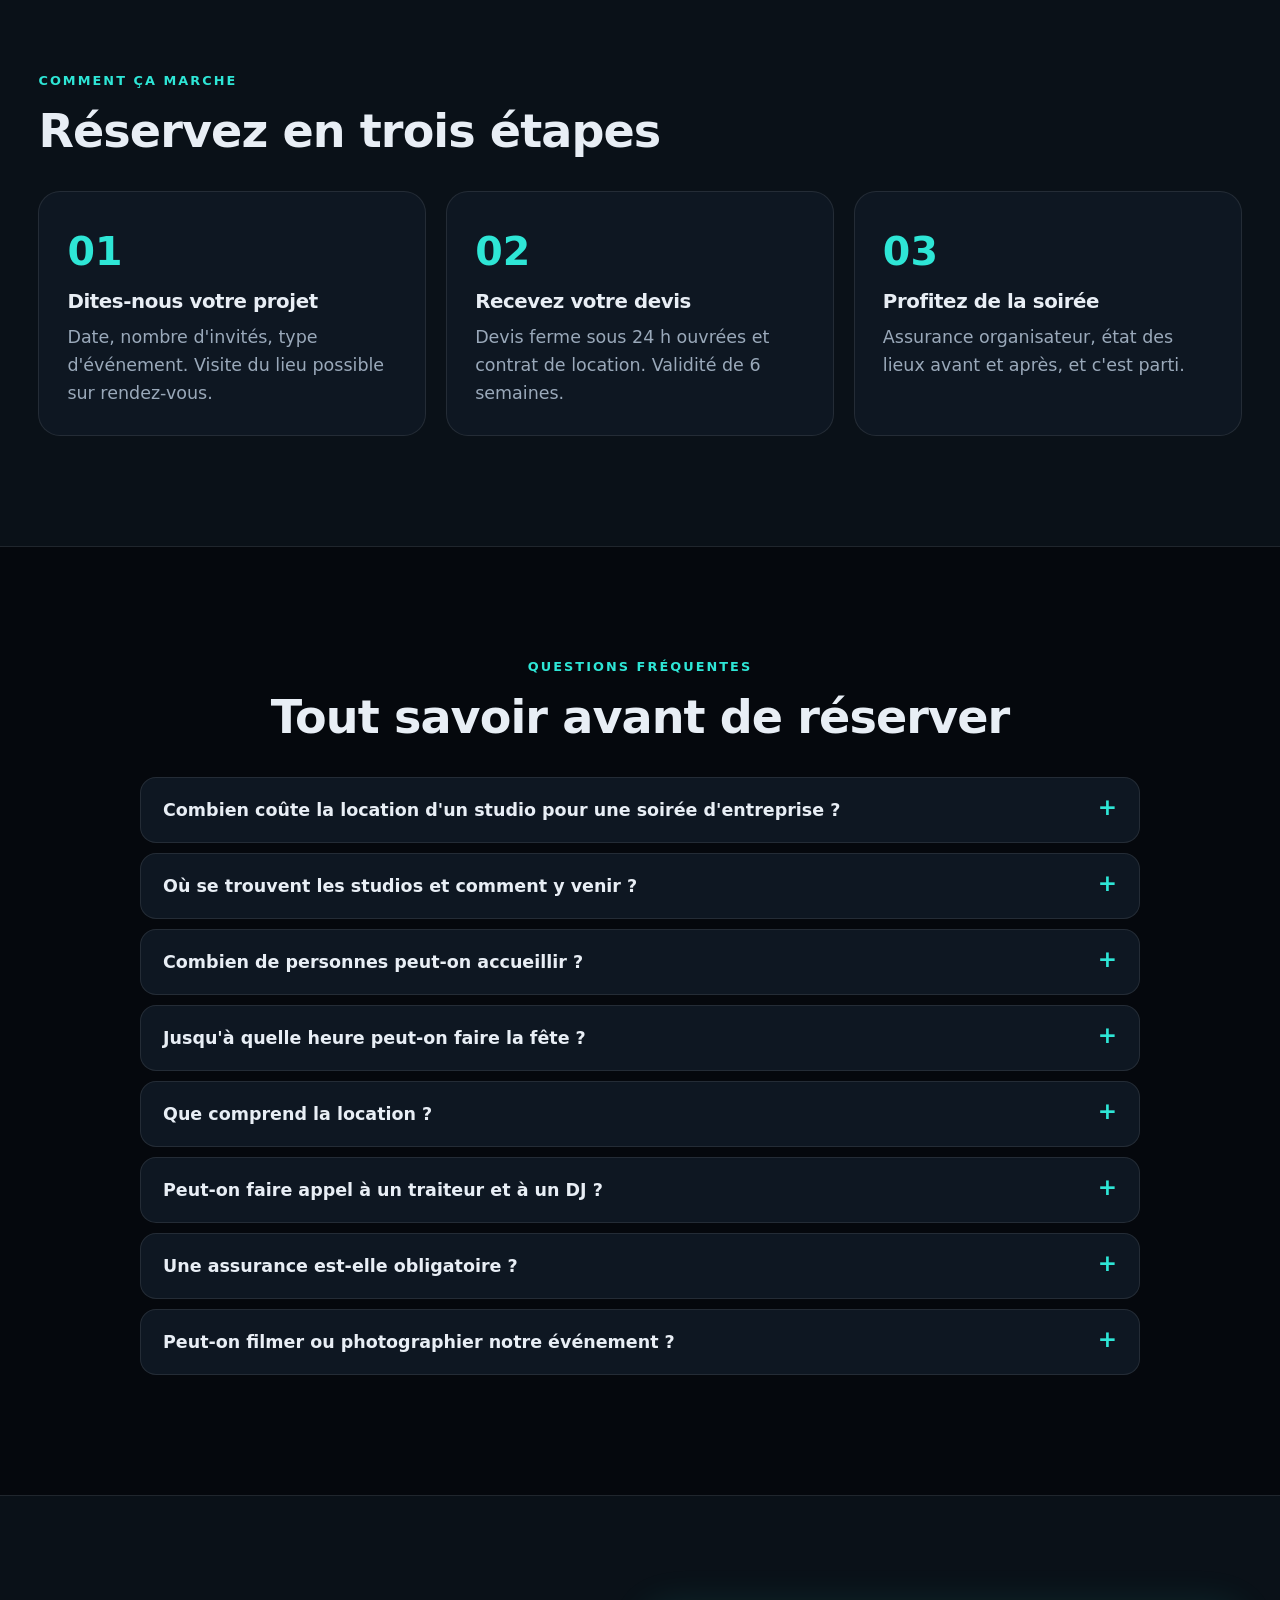
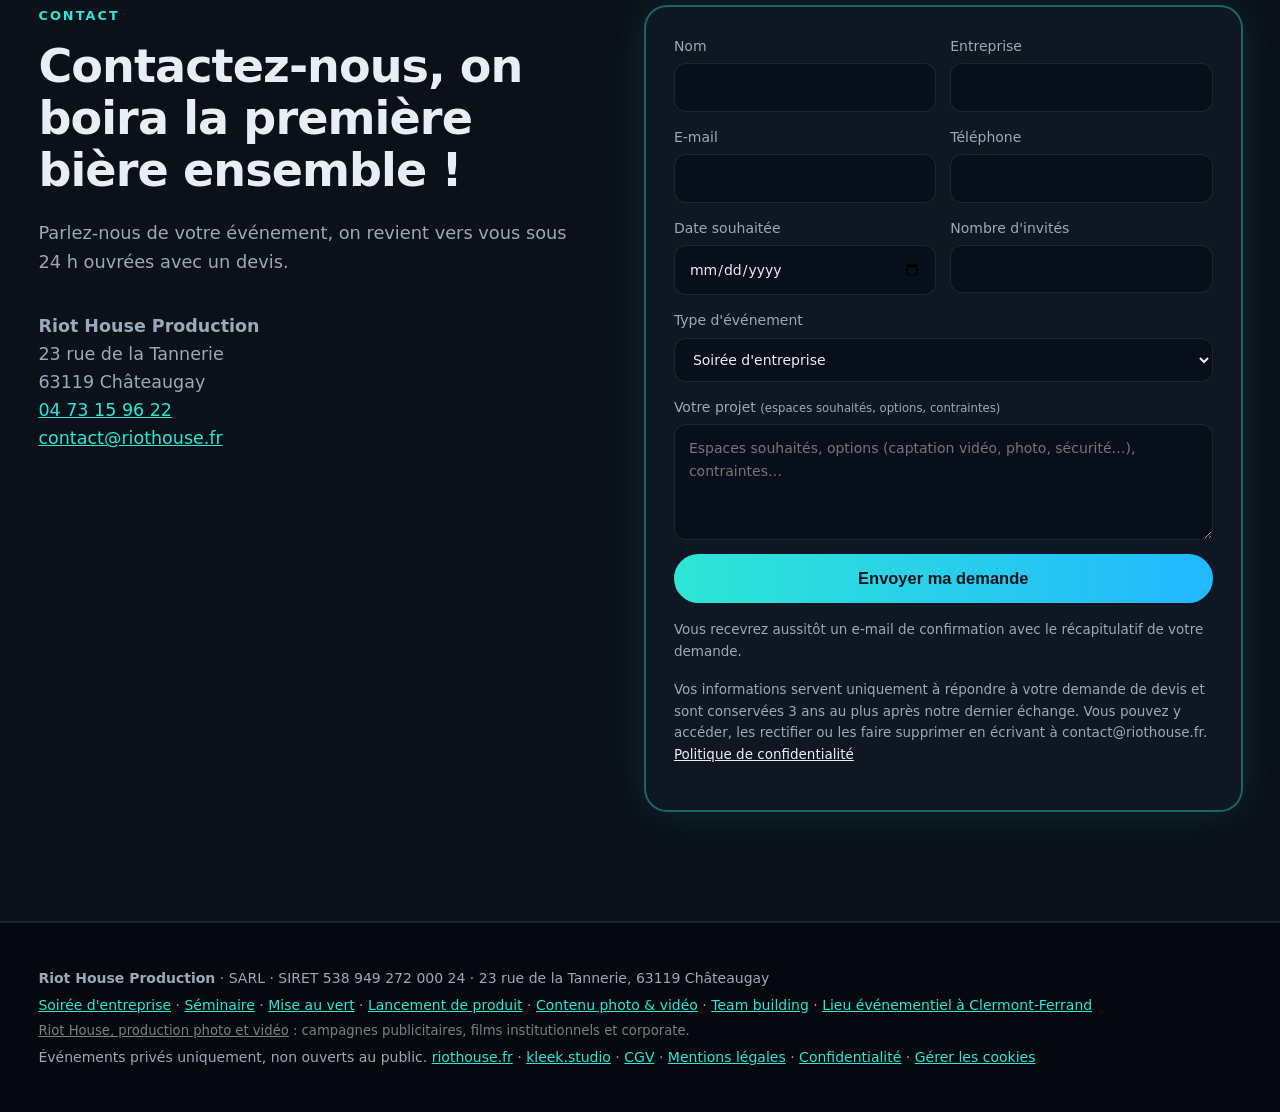
==== commit e1dc8624: "Formulaire : envoi via Google Apps Script (Gmail) avec confirmation au demandeur, repli messagerie ;" ====
--- a/index.html
+++ b/index.html
@@ -329,7 +329,7 @@
         <a href="mailto:contact@riothouse.fr">contact@riothouse.fr</a>
       </address>
     </div>
-    <form class="form" id="lead-form" action="https://formsubmit.co/riothouseprod@gmail.com" method="POST" novalidate>
+    <form class="form" id="lead-form" novalidate>
       <div class="row">
         <label>Nom<input name="Nom" required autocomplete="name"></label>
         <label>Entreprise<input name="Entreprise" autocomplete="organization"></label>
@@ -355,10 +355,6 @@
       </div>
       <label>Votre projet <small>(espaces souhaités, options, contraintes)</small><textarea name="Votre projet" rows="4" placeholder="Espaces souhaités, options (captation vidéo, photo, sécurité…), contraintes…"></textarea></label>
       <input type="hidden" name="Estimation" id="estimate-field" value="Aucune estimation">
-      <input type="hidden" name="_subject" value="Demande de devis événement">
-      <input type="hidden" name="_template" value="table">
-      <input type="hidden" name="_next" value="https://event.riothouse.fr/merci.html">
-      <input type="hidden" name="_autoresponse" value="Bonjour, merci pour votre demande de devis ! Nous l'avons bien reçue et revenons vers vous sous 24 h ouvrées. Vous trouverez ci-dessous le récapitulatif des informations envoyées. À très vite, l'équipe Riot House Event · 04 73 15 96 22 · event.riothouse.fr">
       <input type="text" name="_honey" tabindex="-1" autocomplete="off" class="hp" aria-hidden="true">
       <button class="btn btn-block" type="submit">Envoyer ma demande</button>
       <p class="fine">Vous recevrez aussitôt un e-mail de confirmation avec le récapitulatif de votre demande.</p>
@@ -381,6 +377,6 @@
 <script src="/assets/ads.js?v=1ddac0b3" defer></script>
 <script src="/assets/fx.js?v=851ea6b1" defer></script>
 <script src="/assets/cinema.js?v=e68865a1" defer></script>
-<script src="/assets/app.js?v=d5778532" defer></script>
+<script src="/assets/app.js?v=5e890d25" defer></script>
 </body>
 </html>
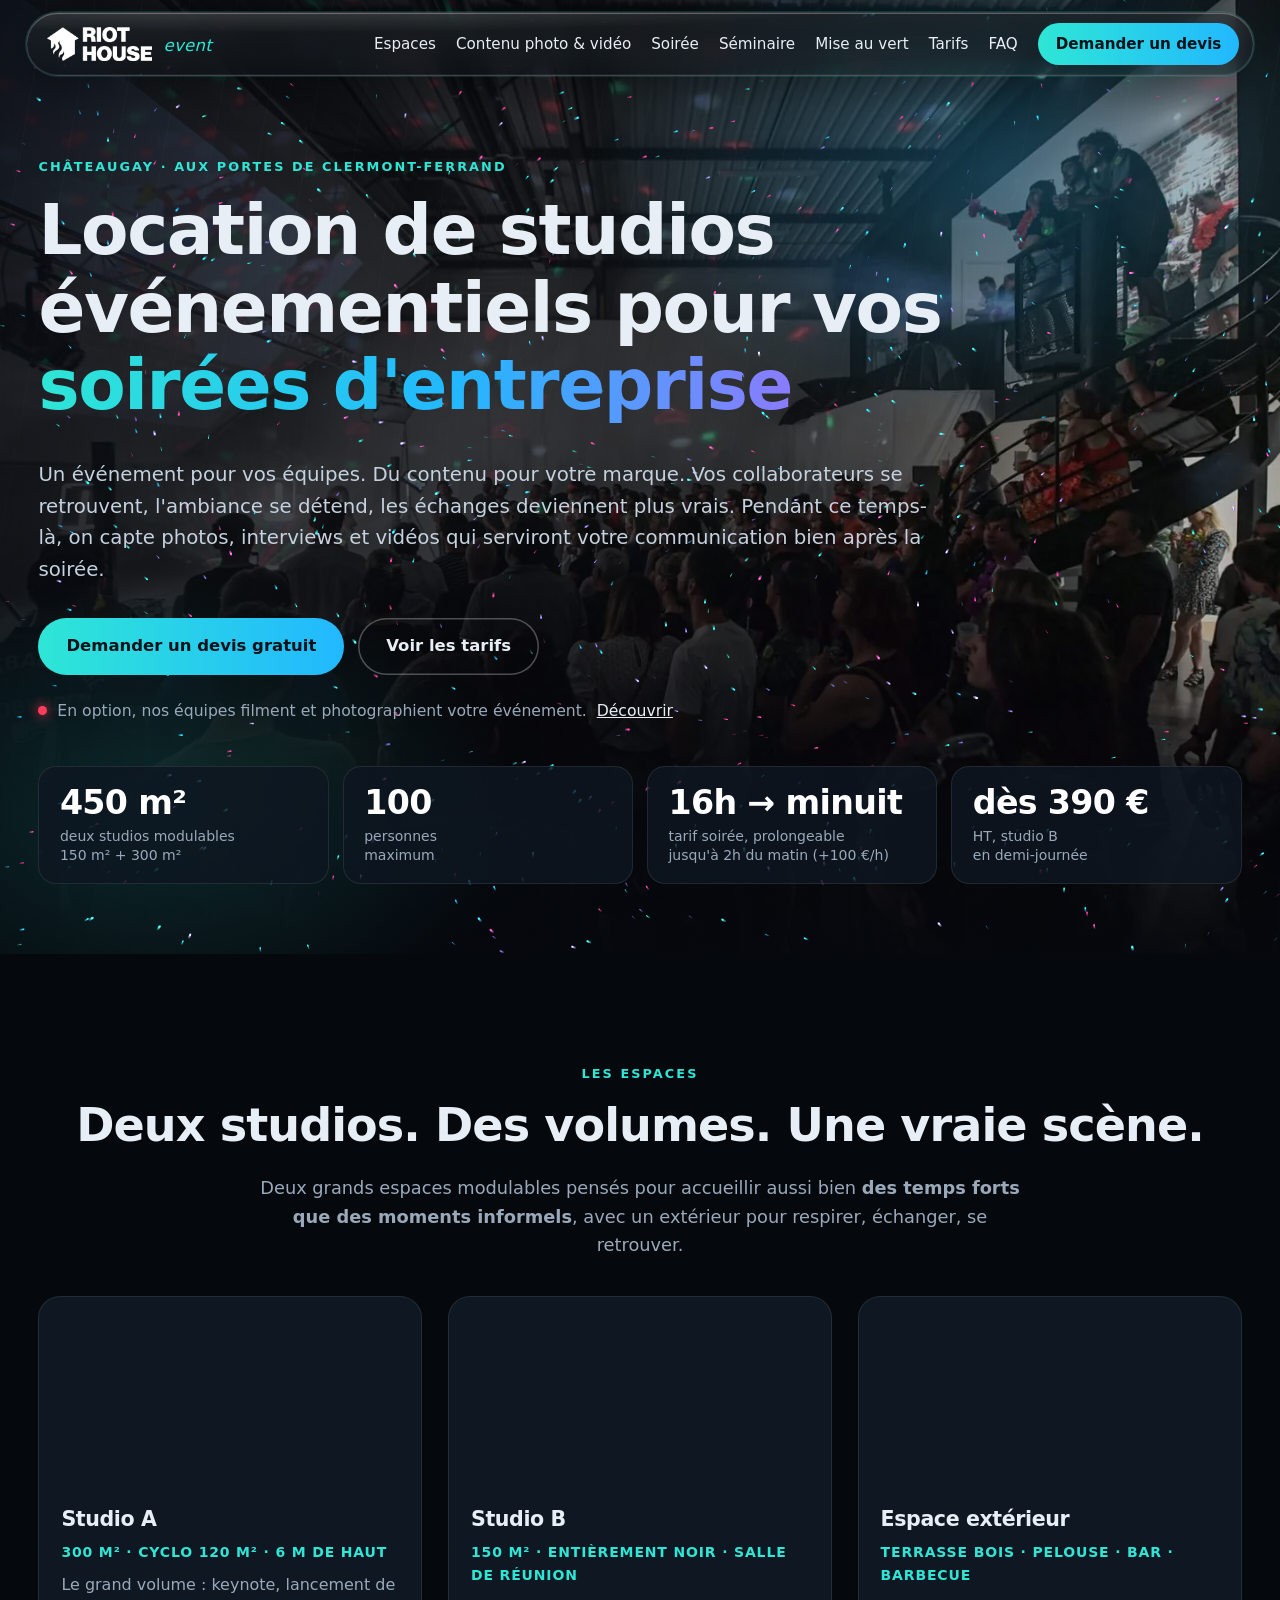
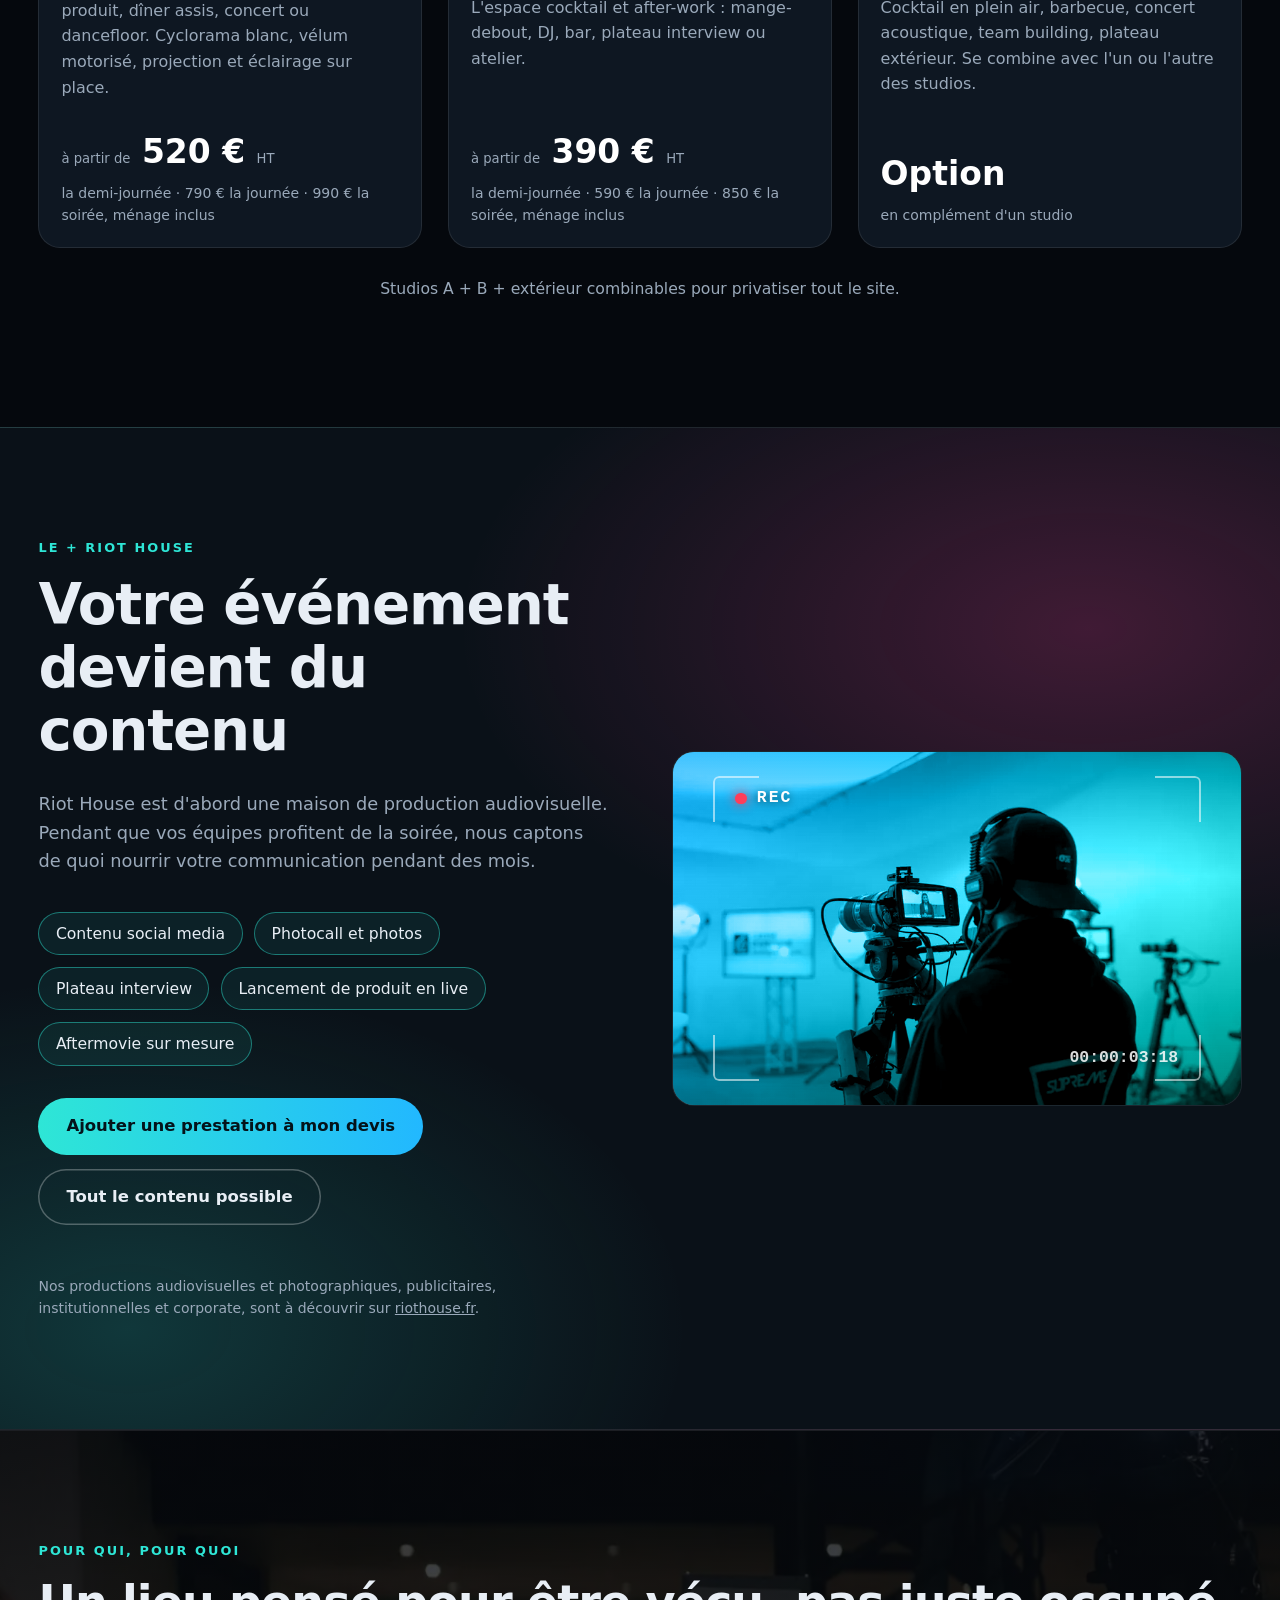
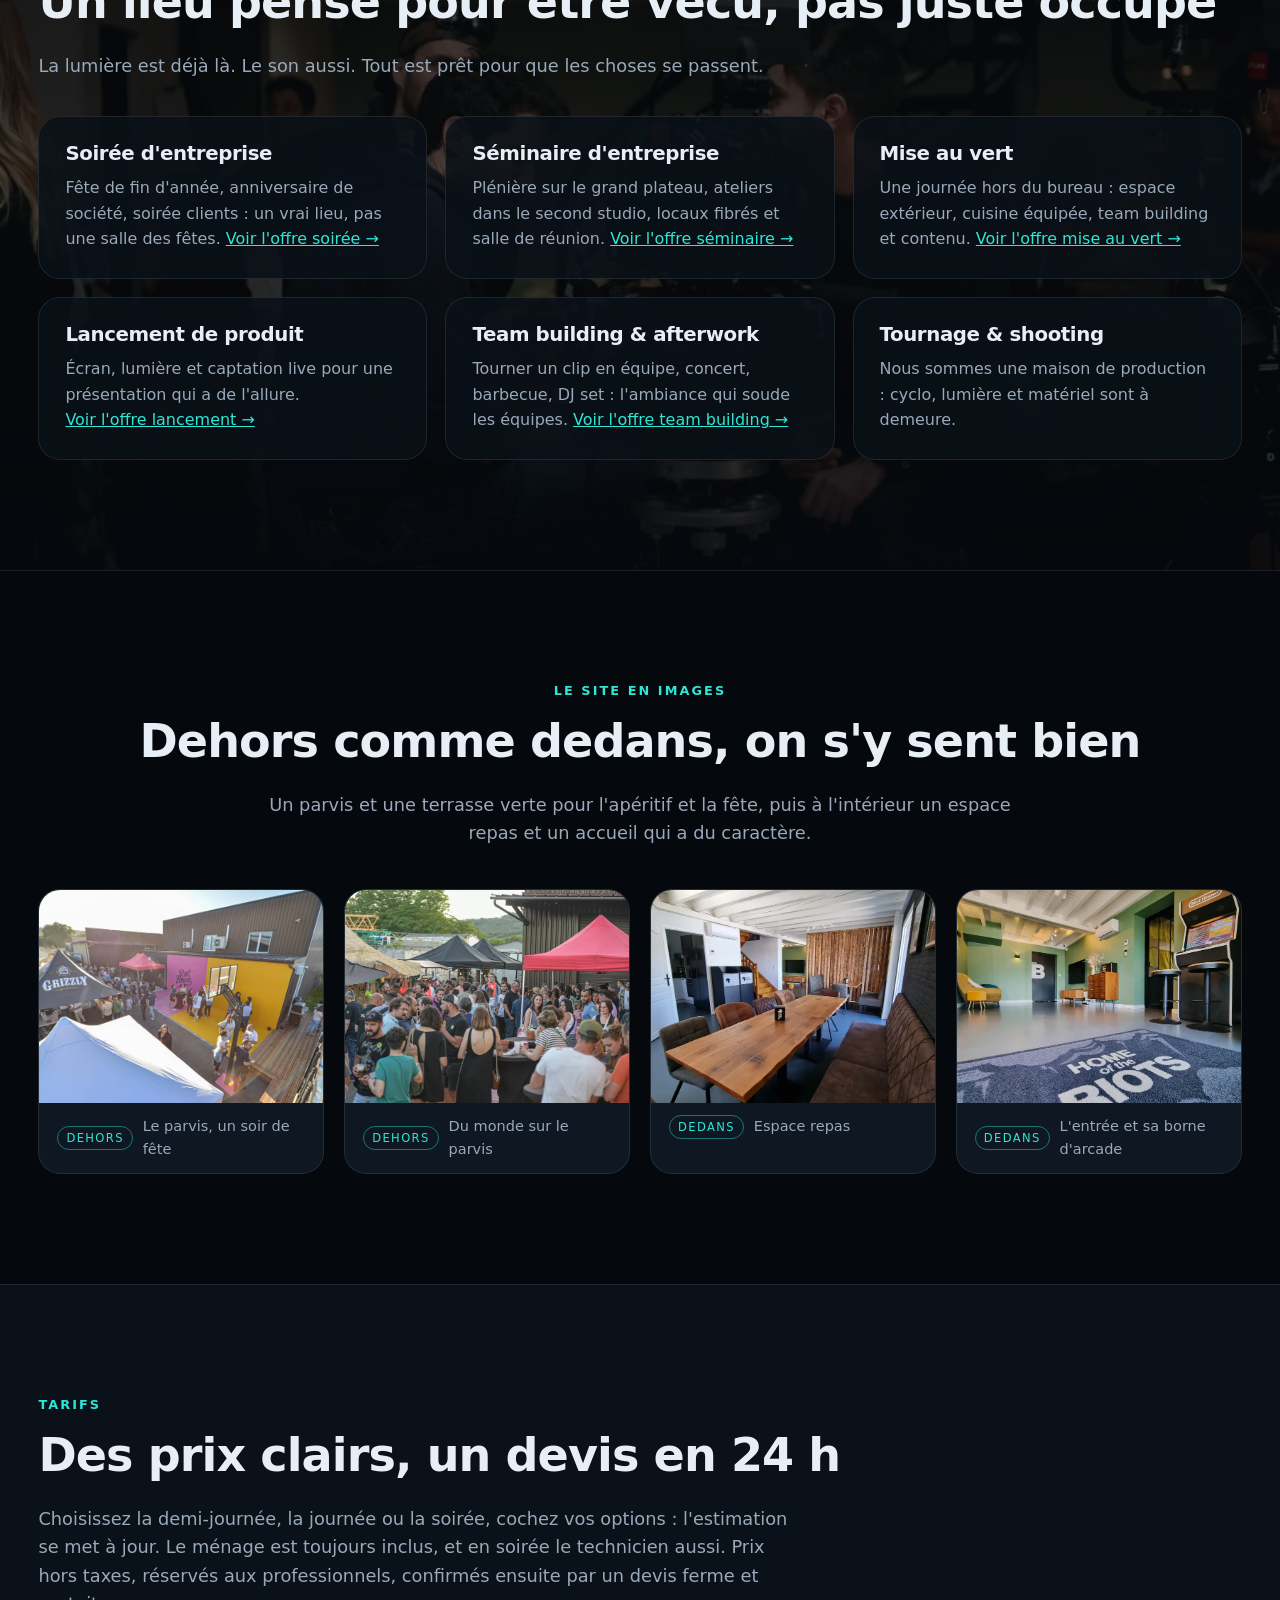
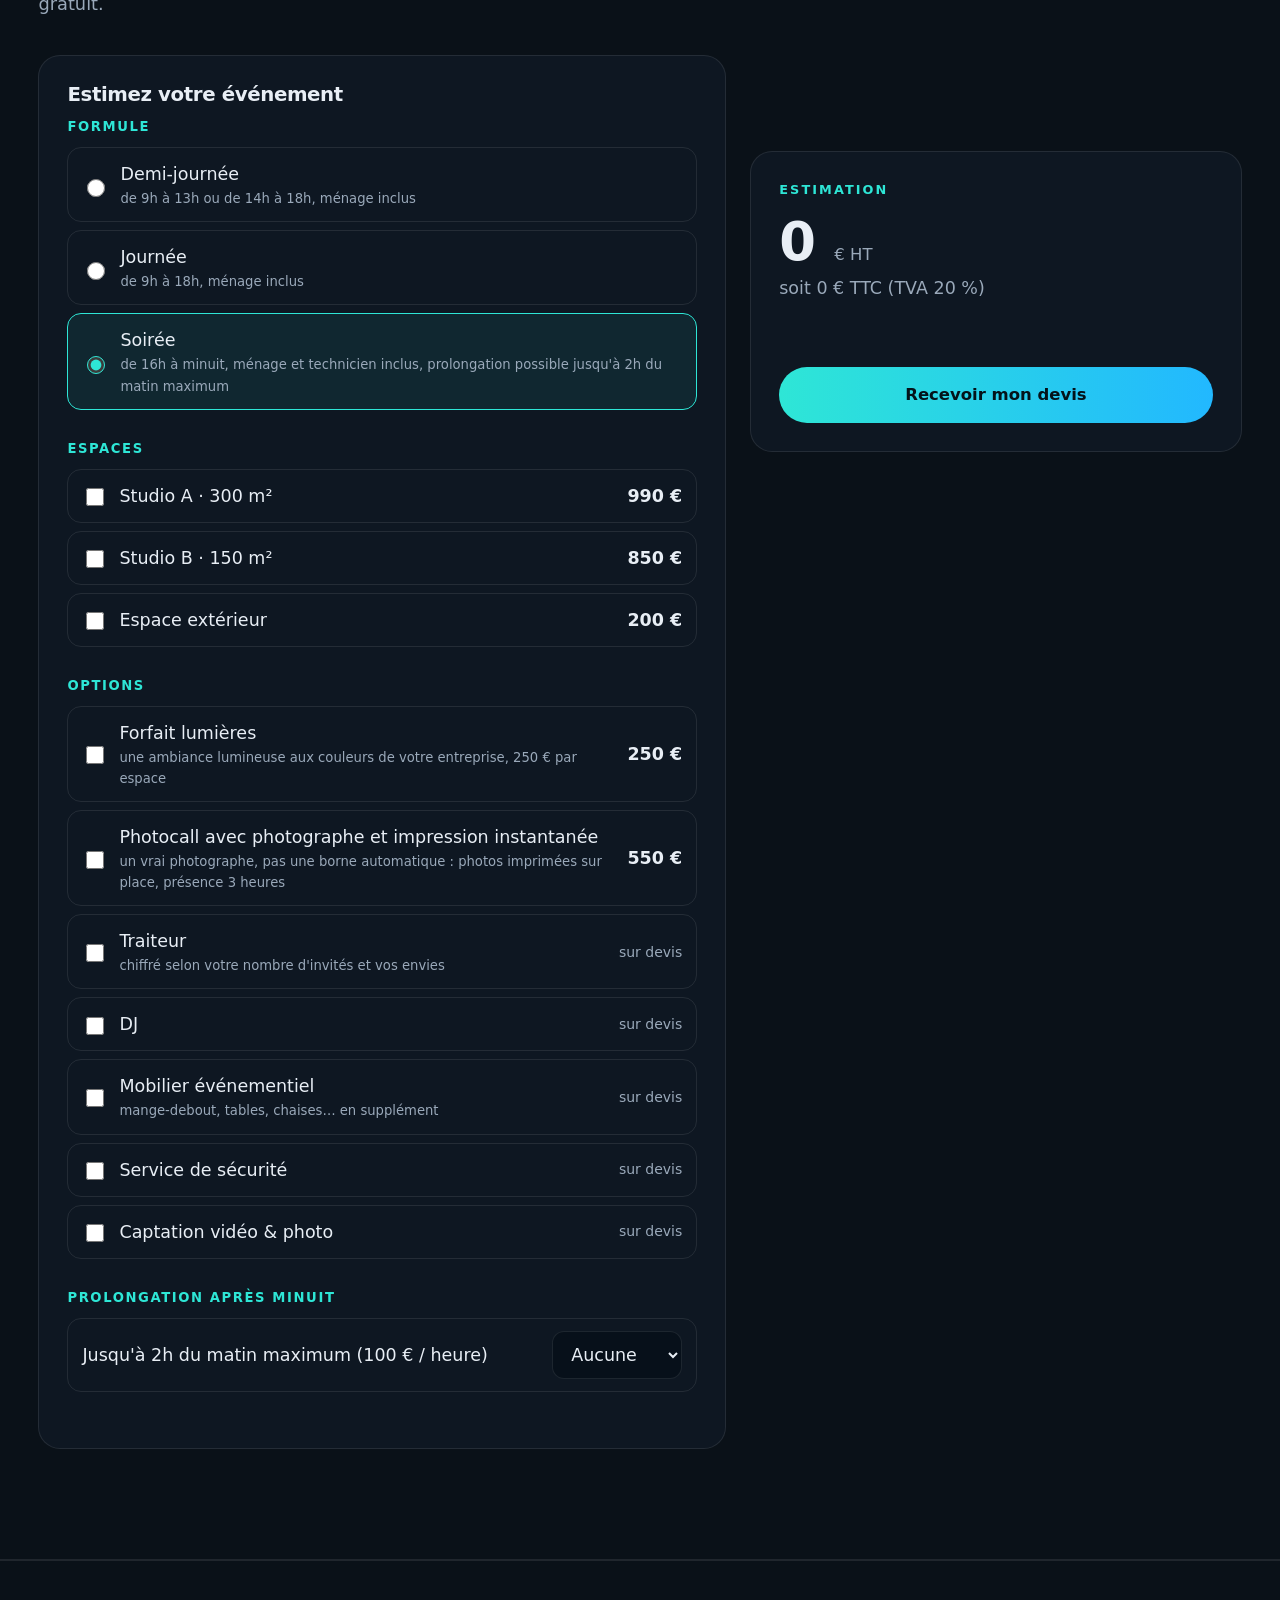
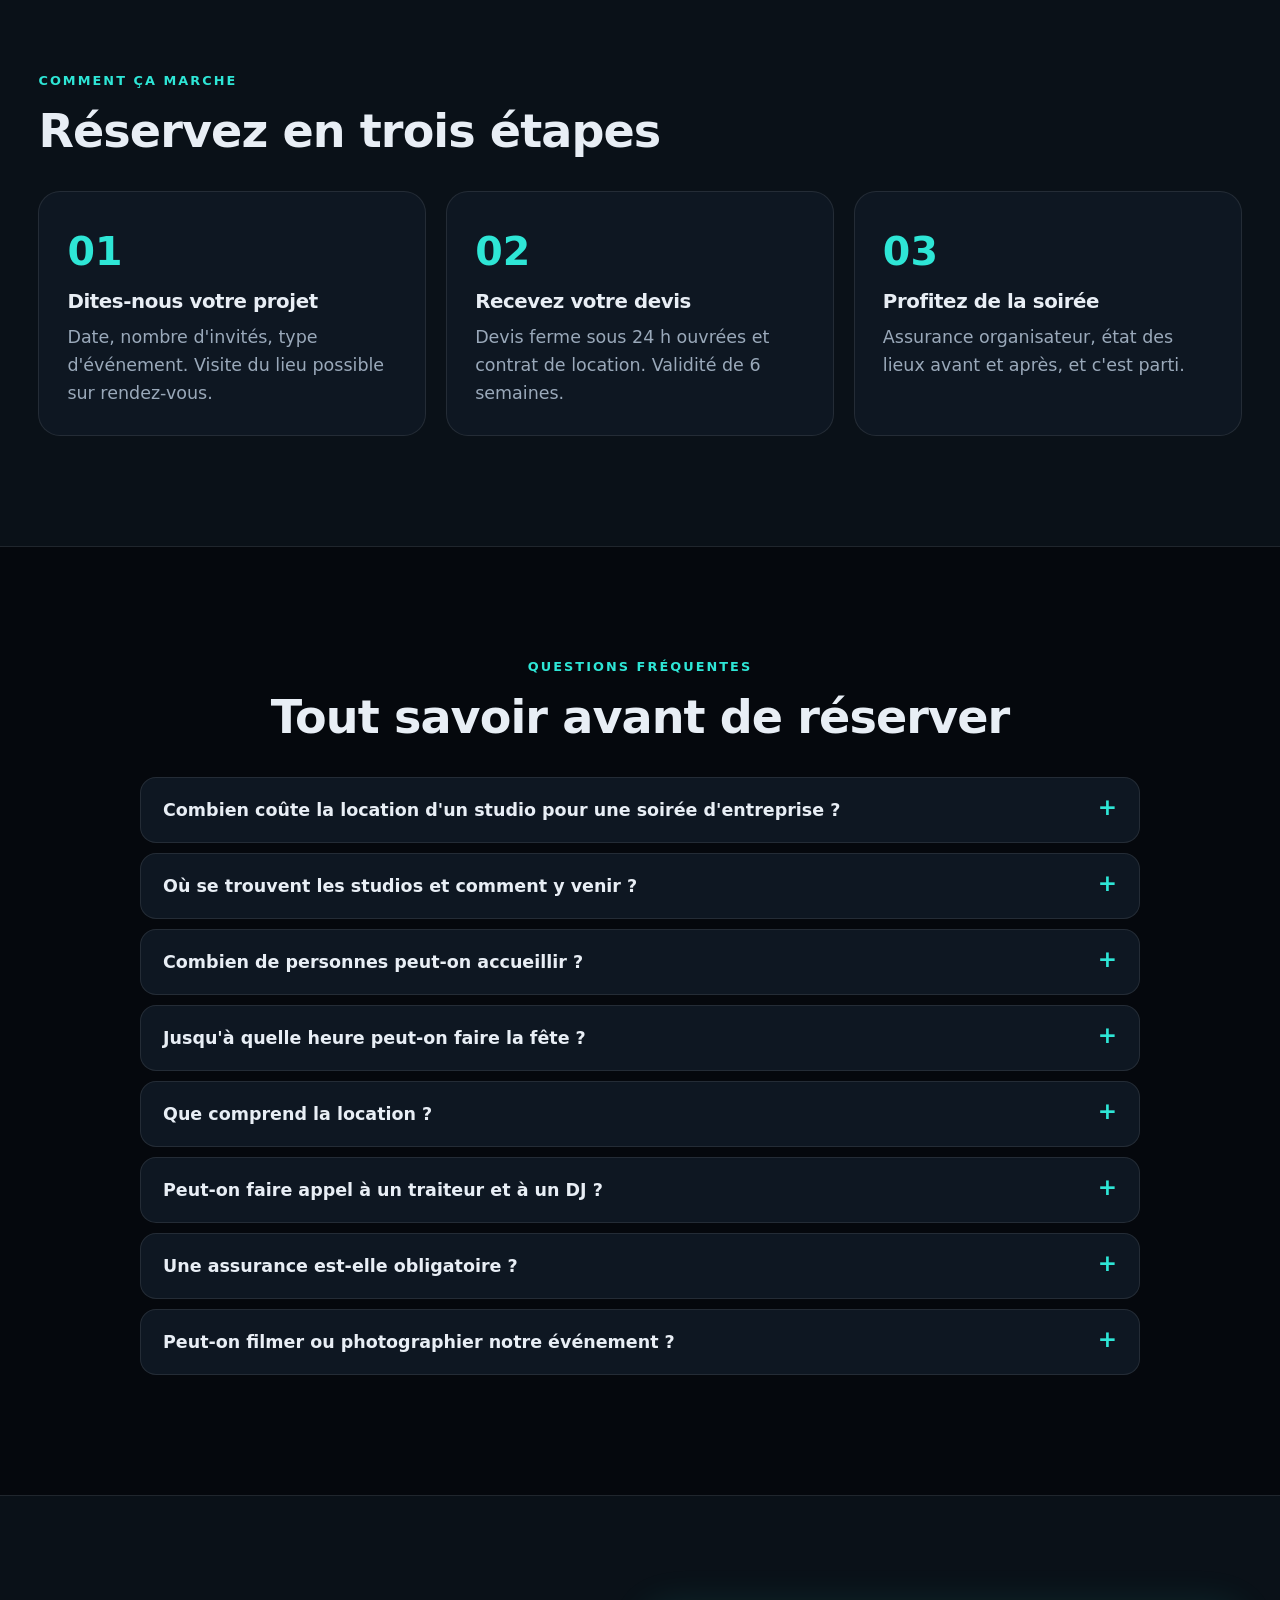
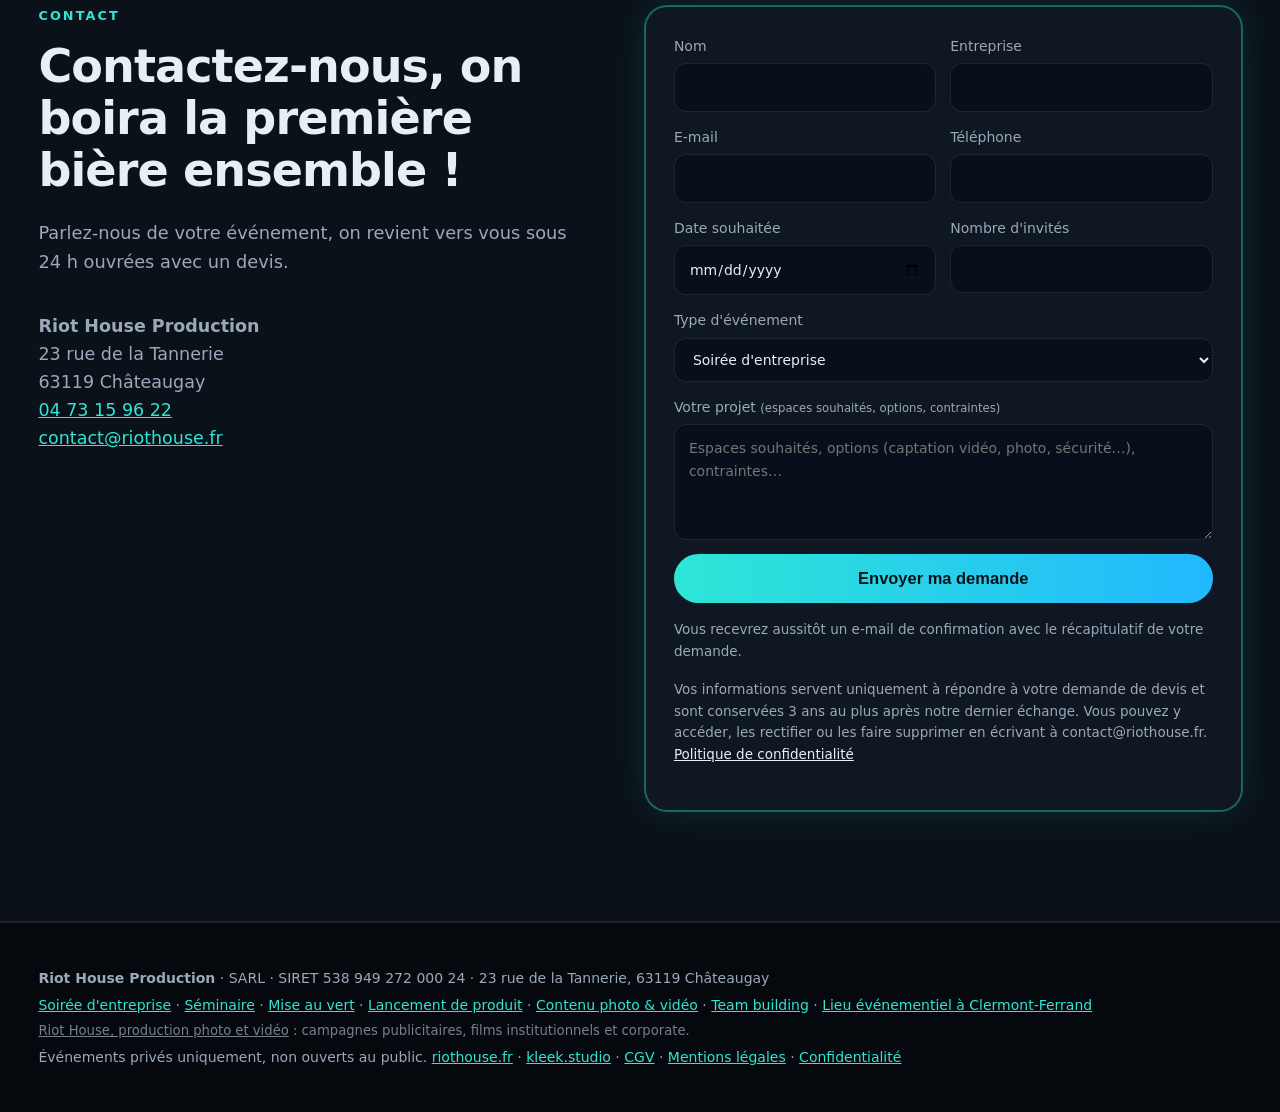
==== commit 12b2359a: "Correction : erreur de syntaxe dans ads.js (bandeau cookies et conversion de la page merci) Co-Autho" ====
--- a/index.html
+++ b/index.html
@@ -374,7 +374,7 @@
   </div>
 </footer>
 
-<script src="/assets/ads.js?v=1ddac0b3" defer></script>
+<script src="/assets/ads.js?v=b9494e42" defer></script>
 <script src="/assets/fx.js?v=851ea6b1" defer></script>
 <script src="/assets/cinema.js?v=e68865a1" defer></script>
 <script src="/assets/app.js?v=5e890d25" defer></script>
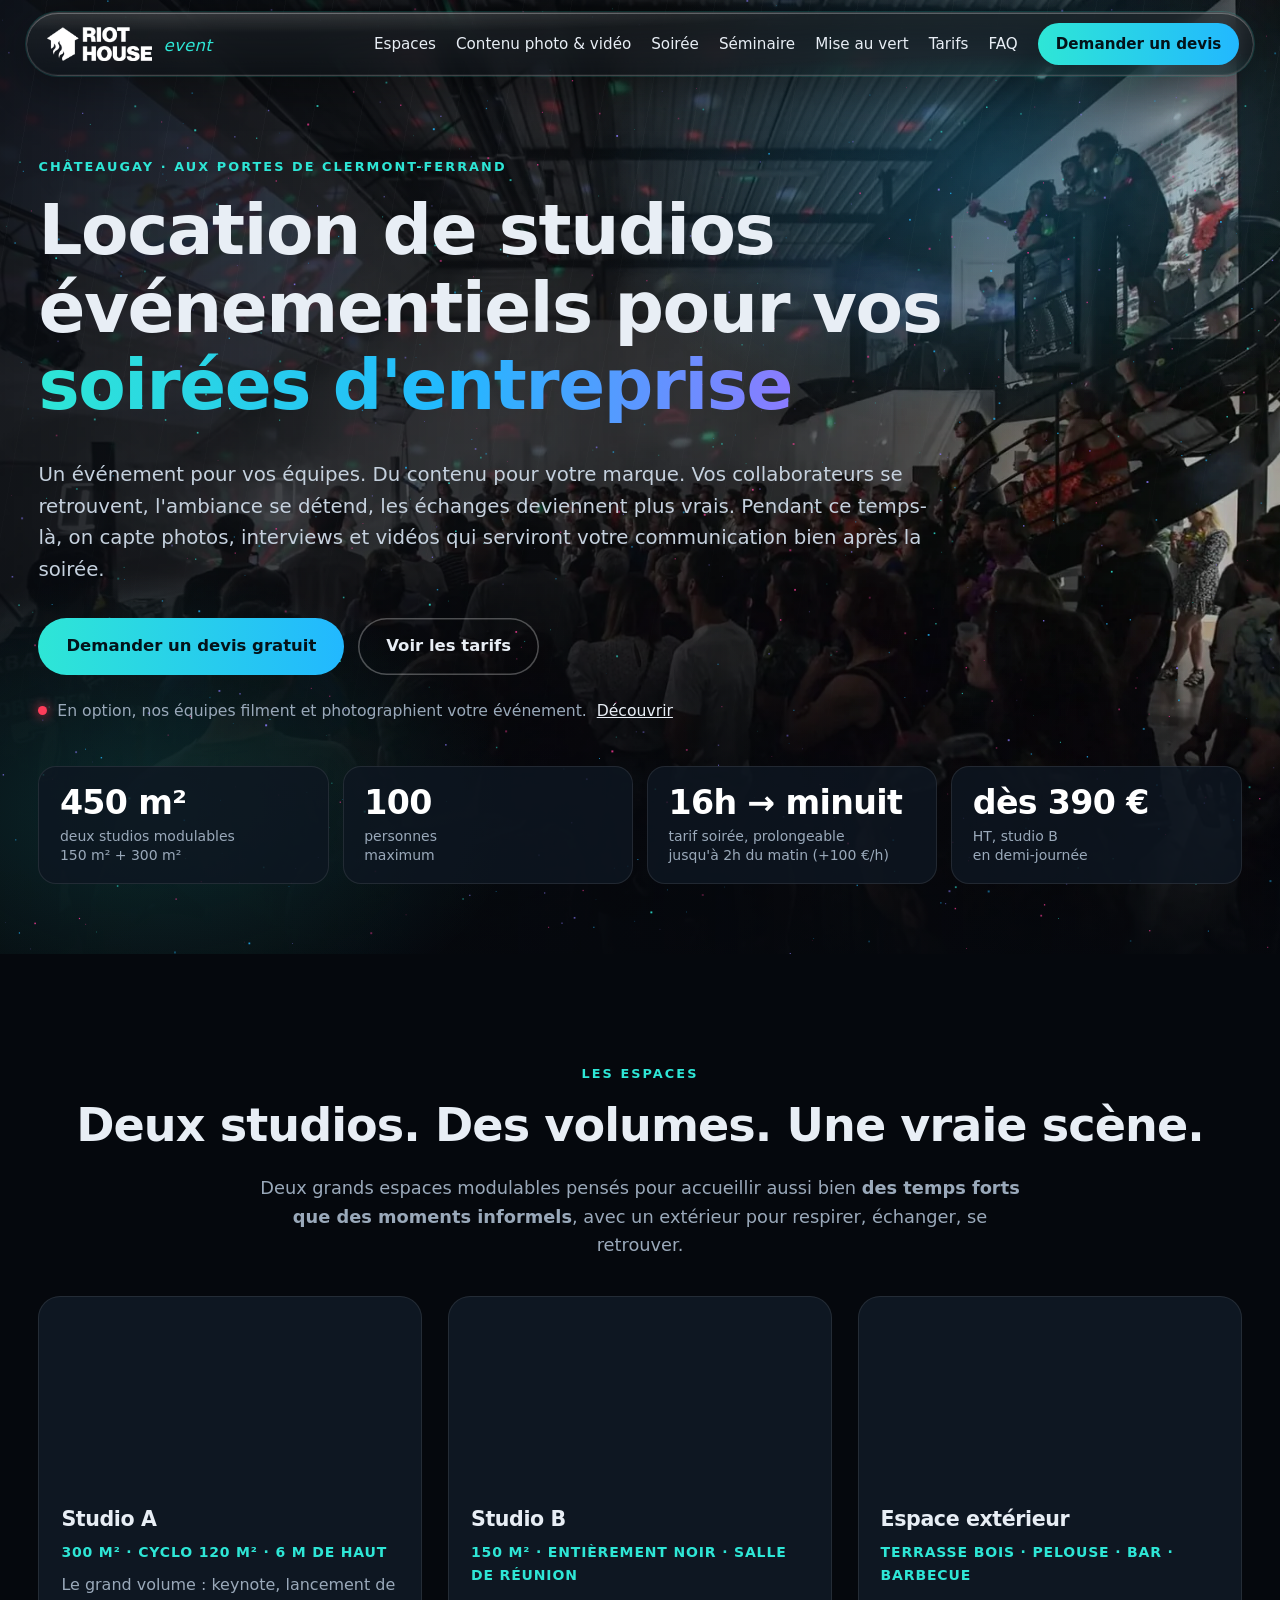
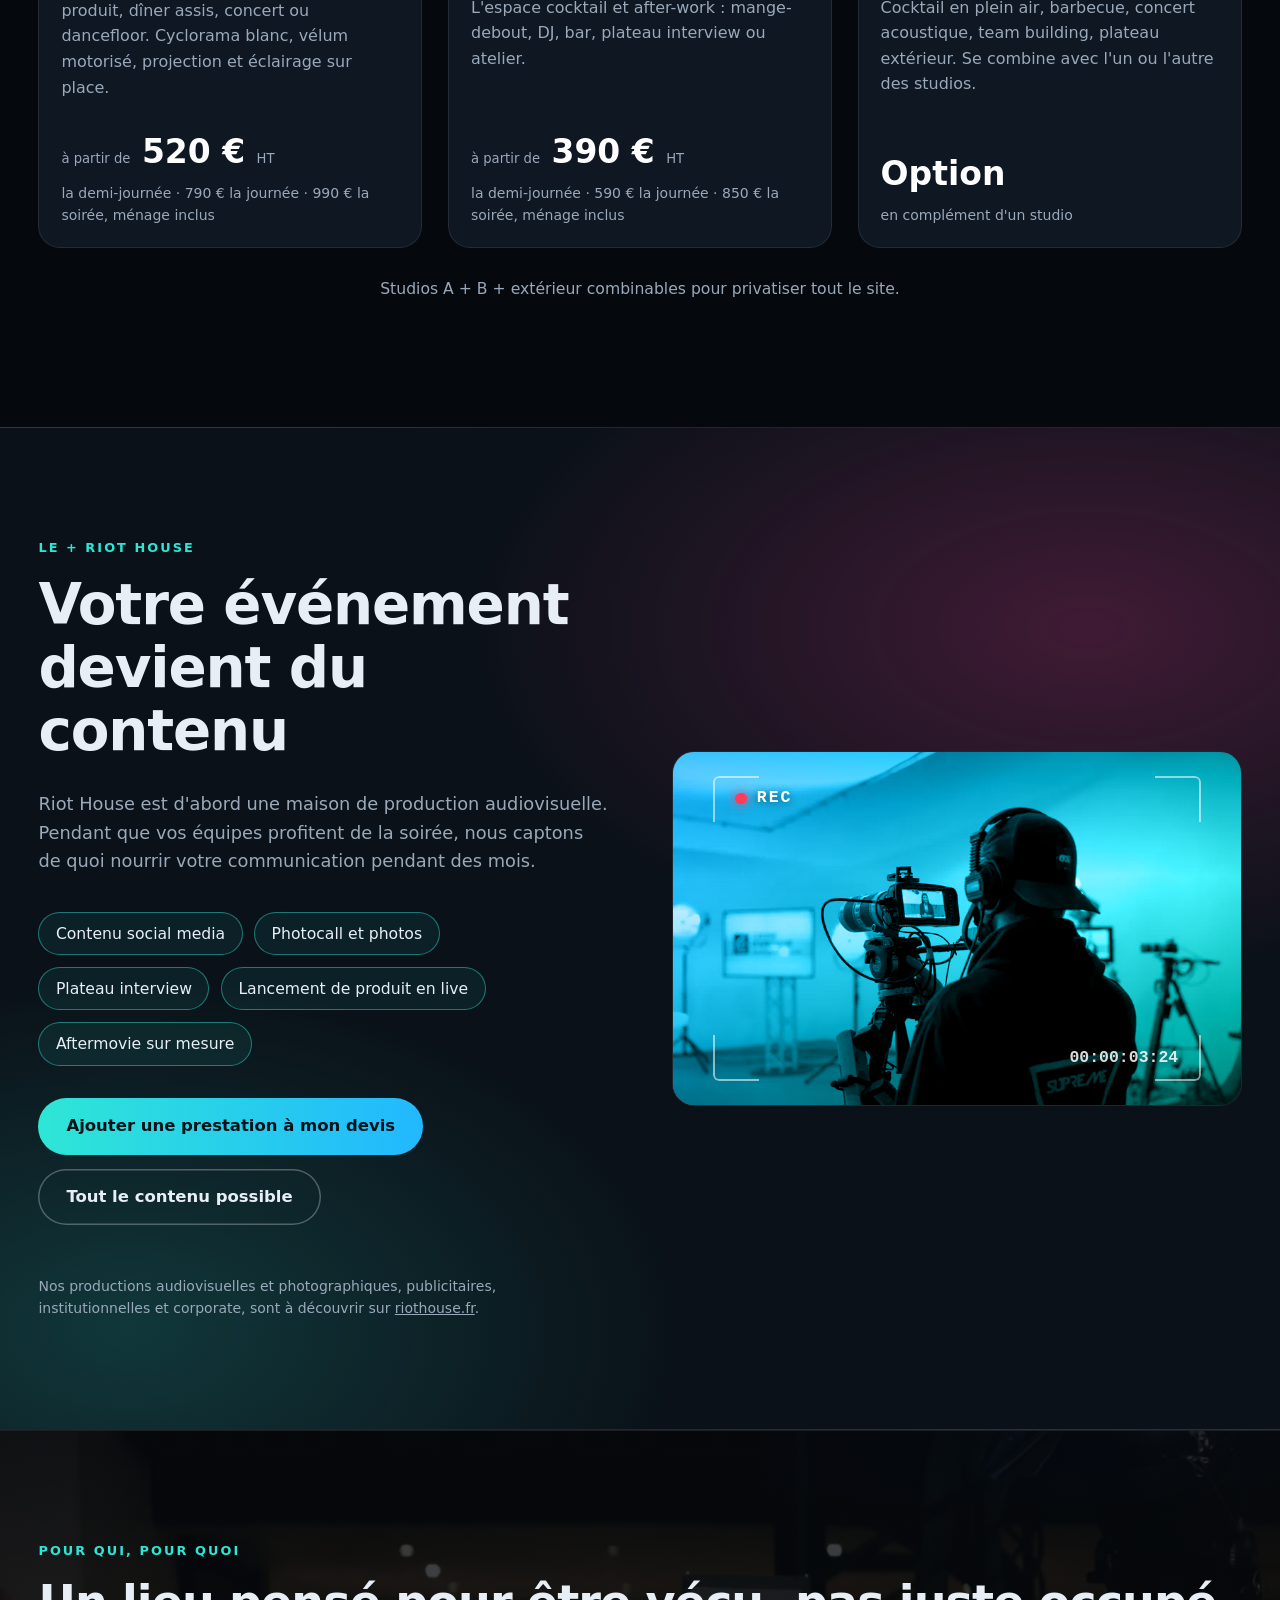
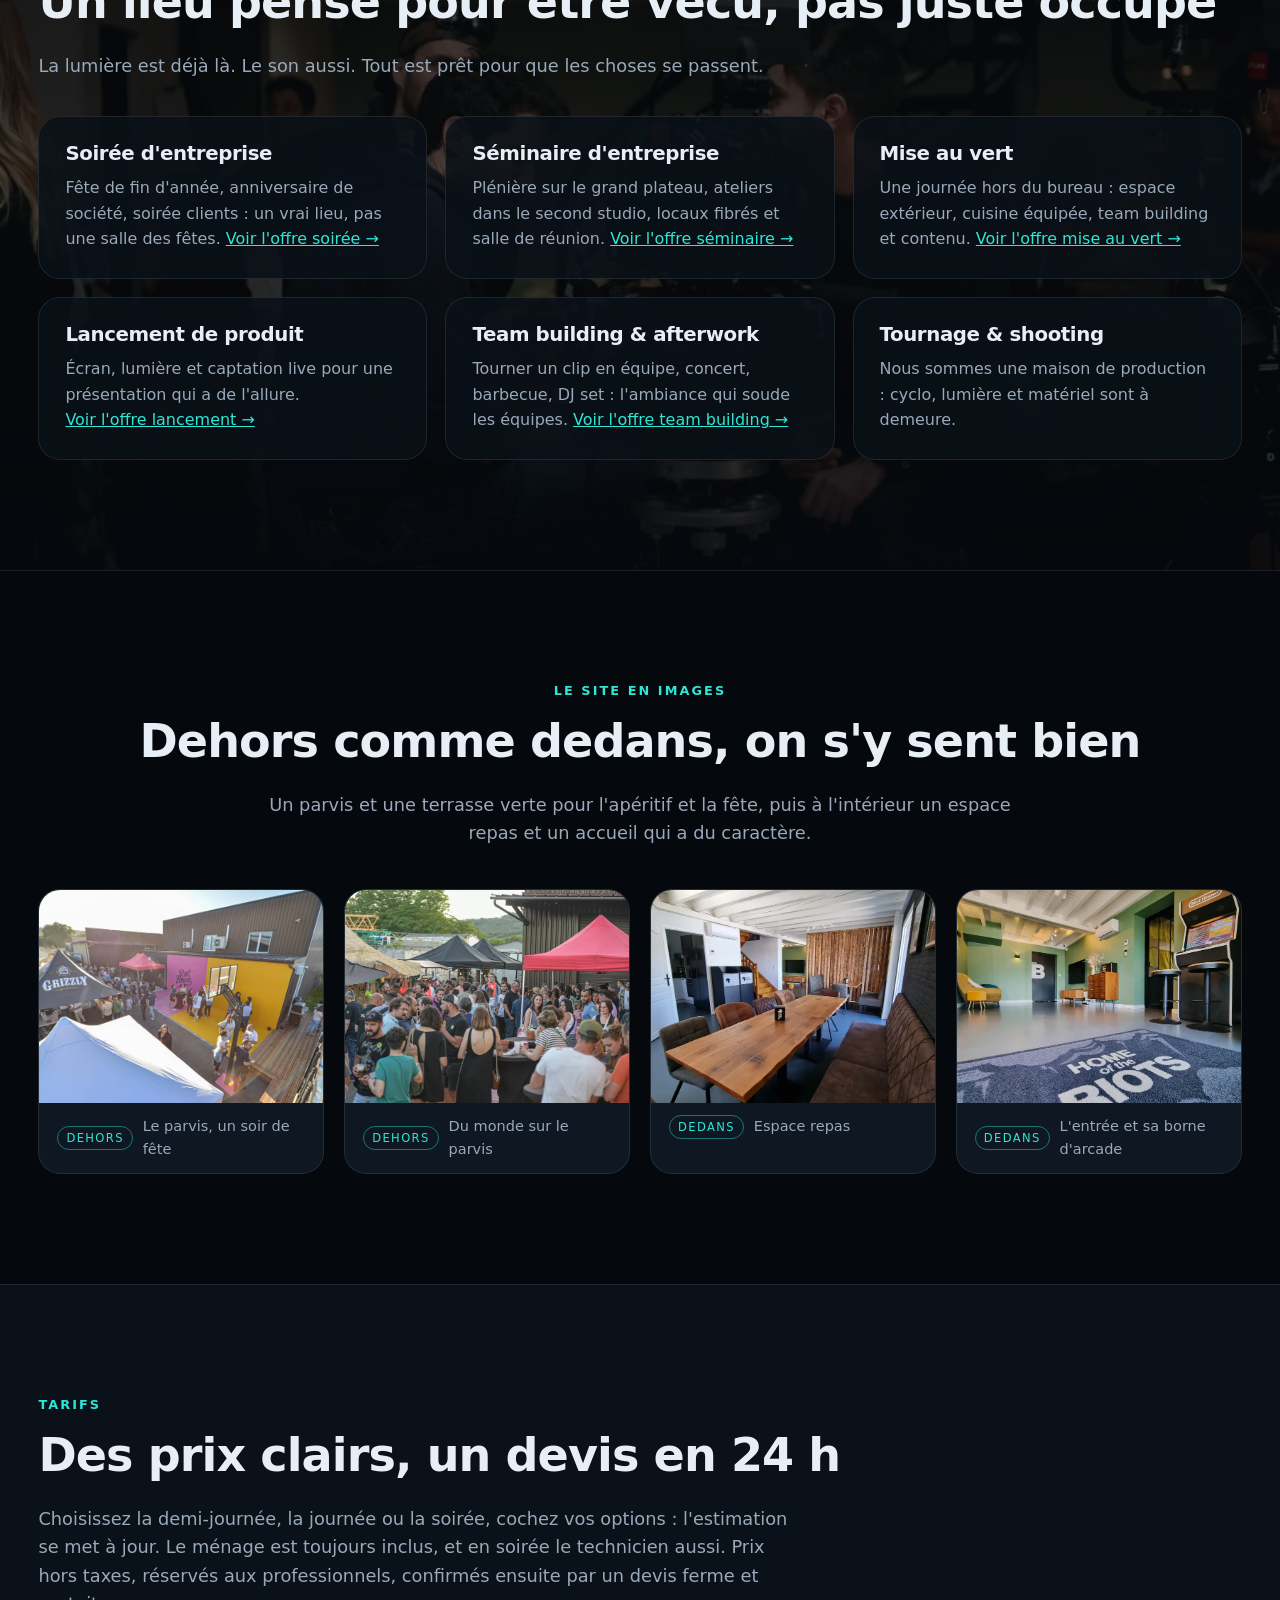
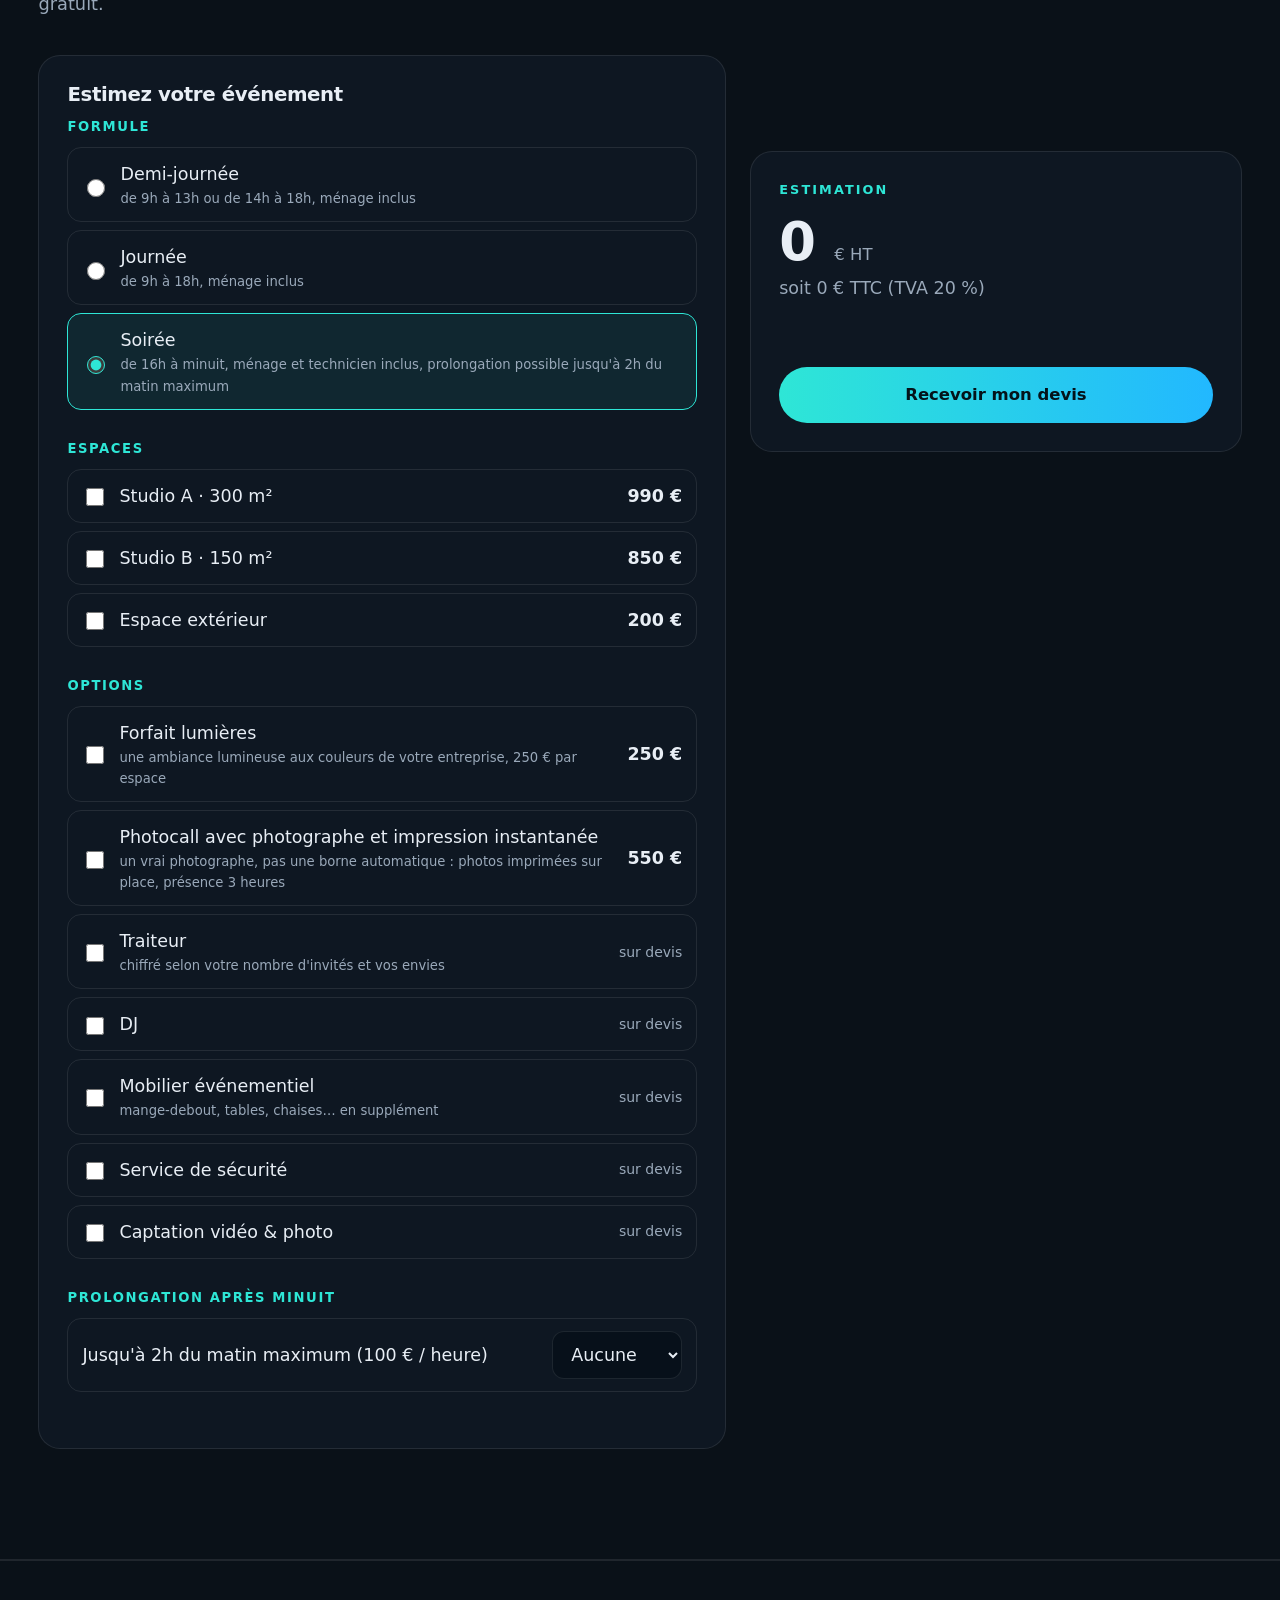
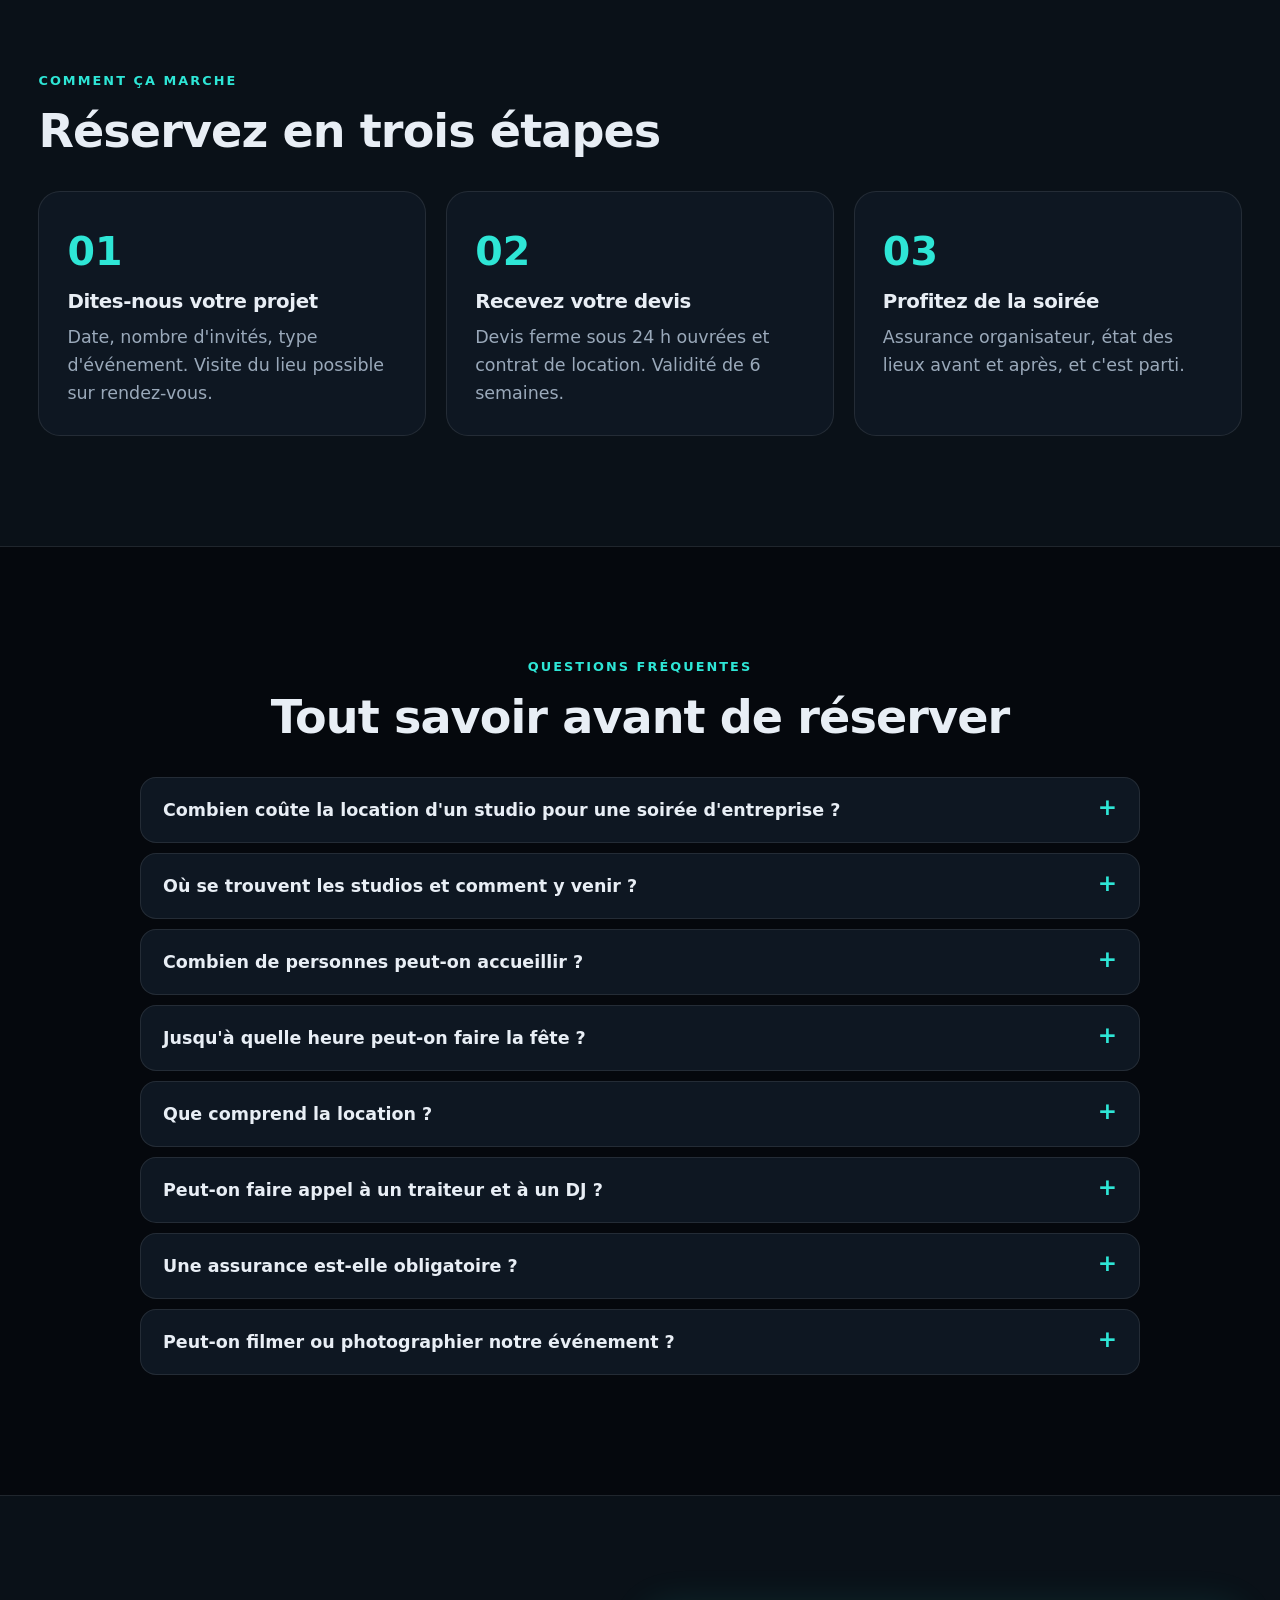
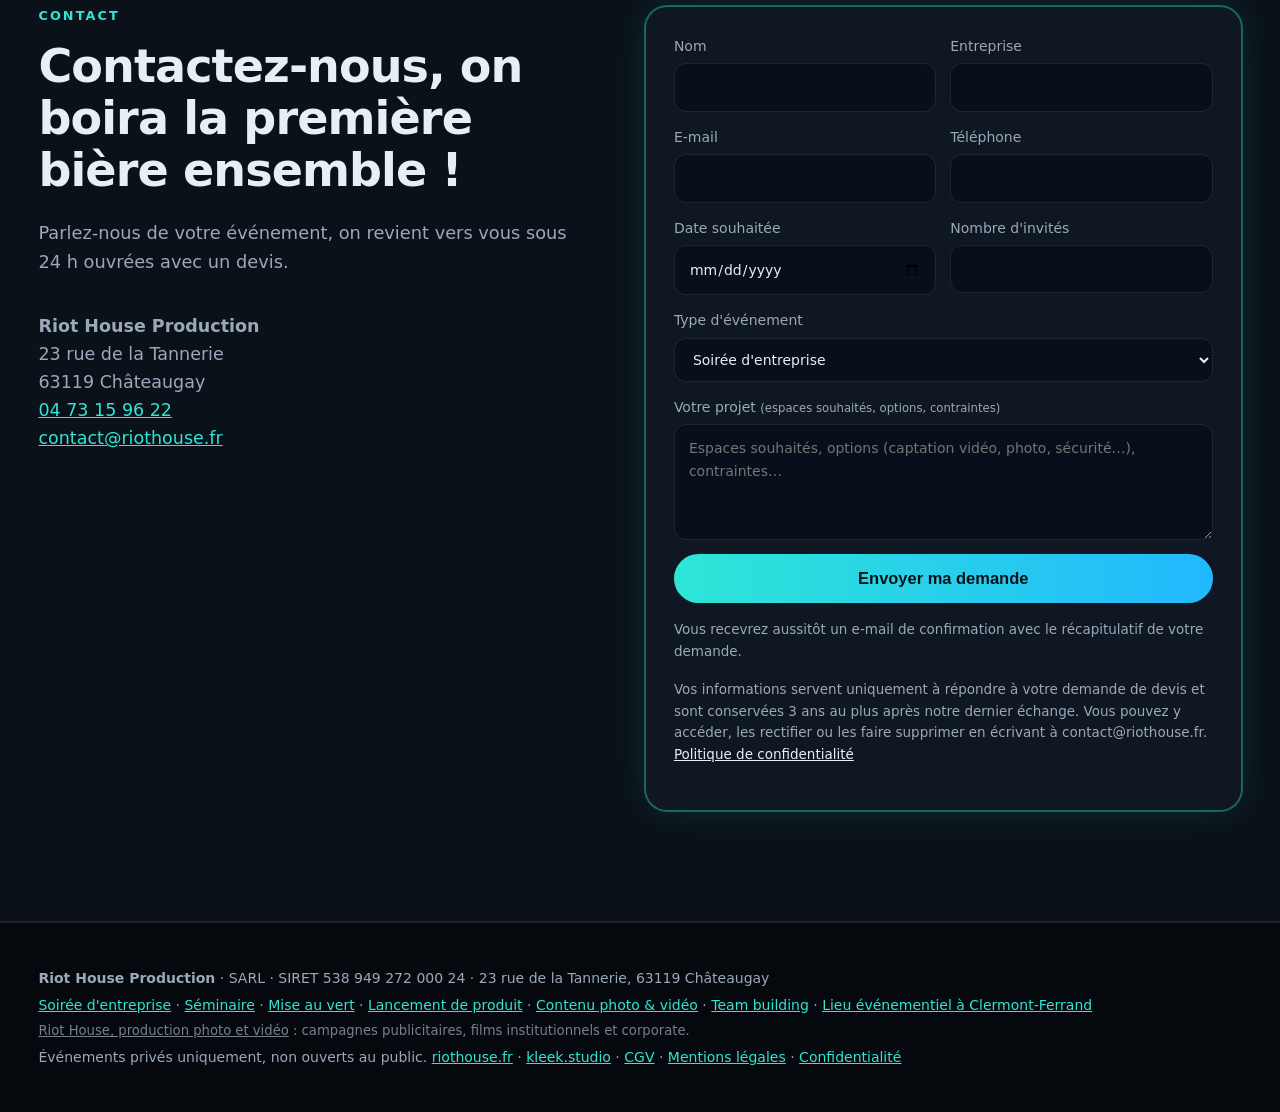
==== commit 625e07e3: "Formulaire : branchement du script Gmail (envoi direct + confirmation) Co-Authored-By: Claude Opus 5" ====
--- a/index.html
+++ b/index.html
@@ -377,6 +377,6 @@
 <script src="/assets/ads.js?v=b9494e42" defer></script>
 <script src="/assets/fx.js?v=851ea6b1" defer></script>
 <script src="/assets/cinema.js?v=e68865a1" defer></script>
-<script src="/assets/app.js?v=5e890d25" defer></script>
+<script src="/assets/app.js?v=bc3cc7c4" defer></script>
 </body>
 </html>
